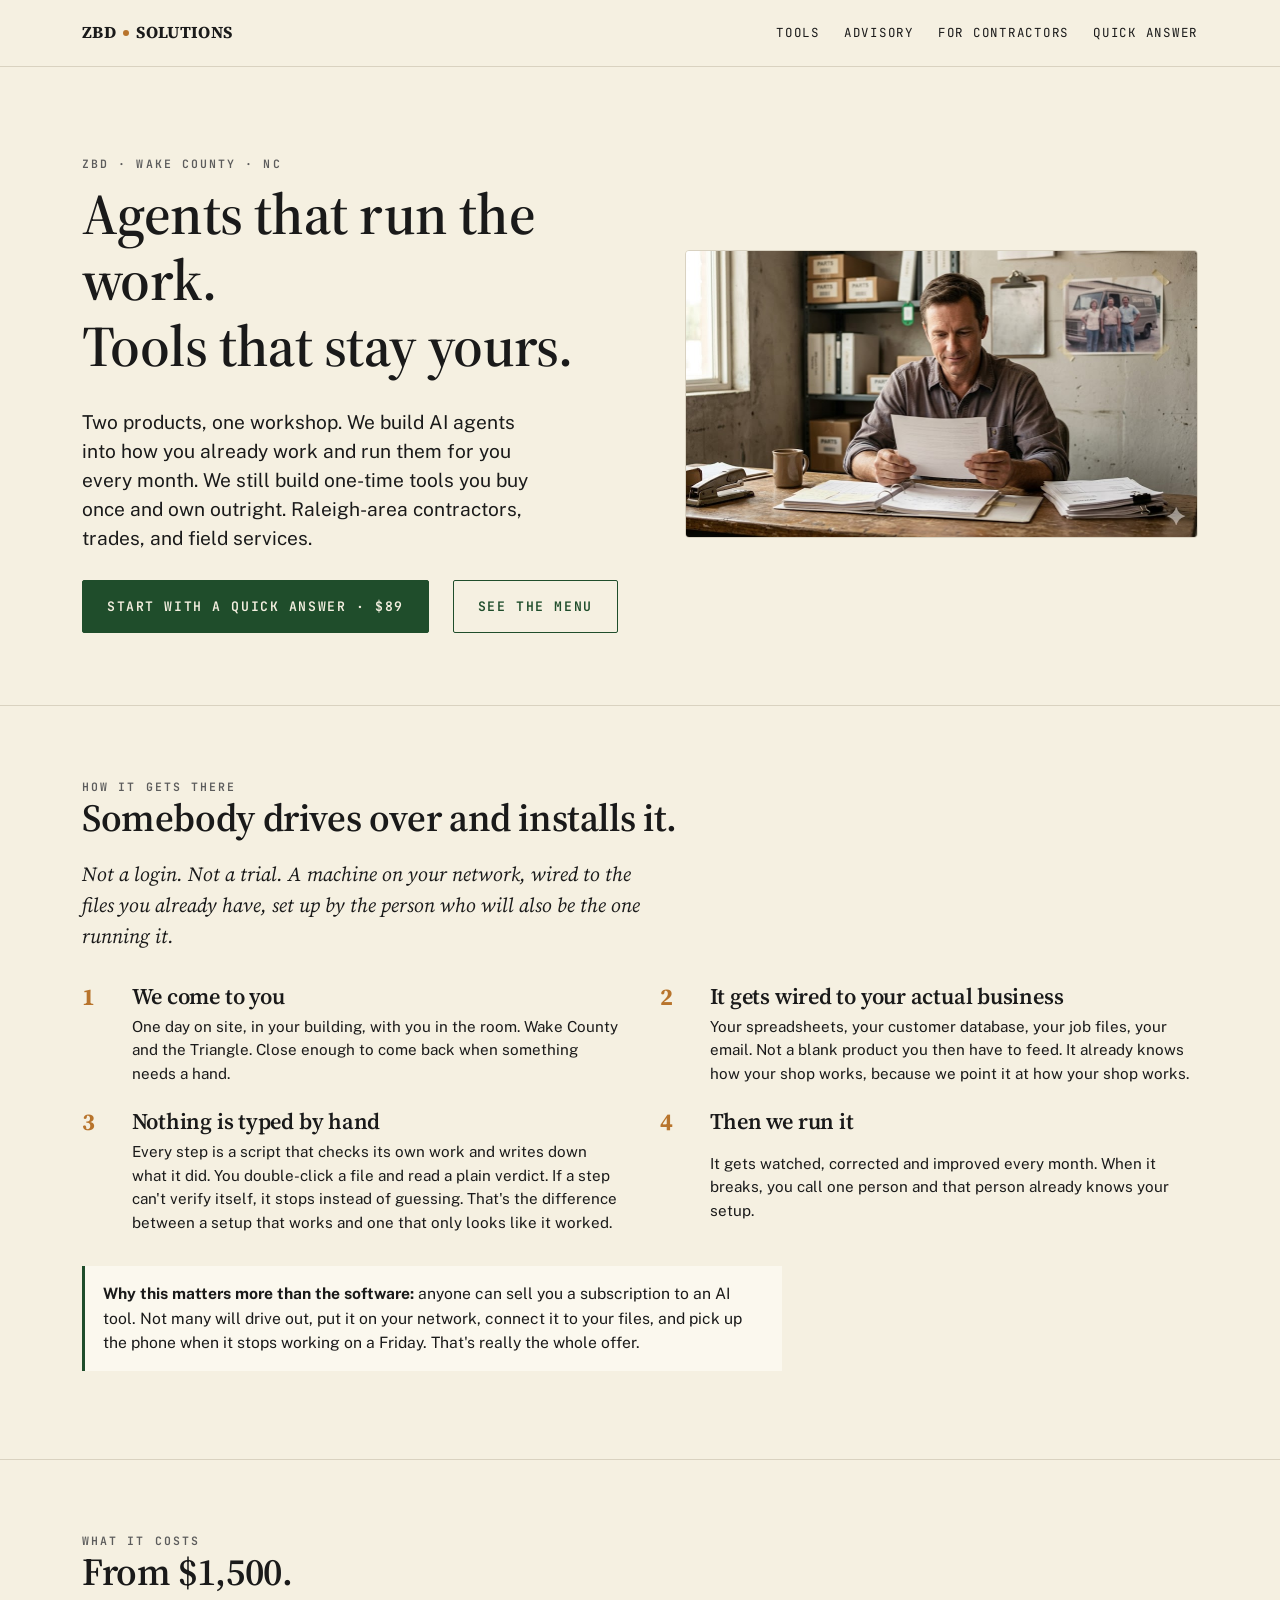
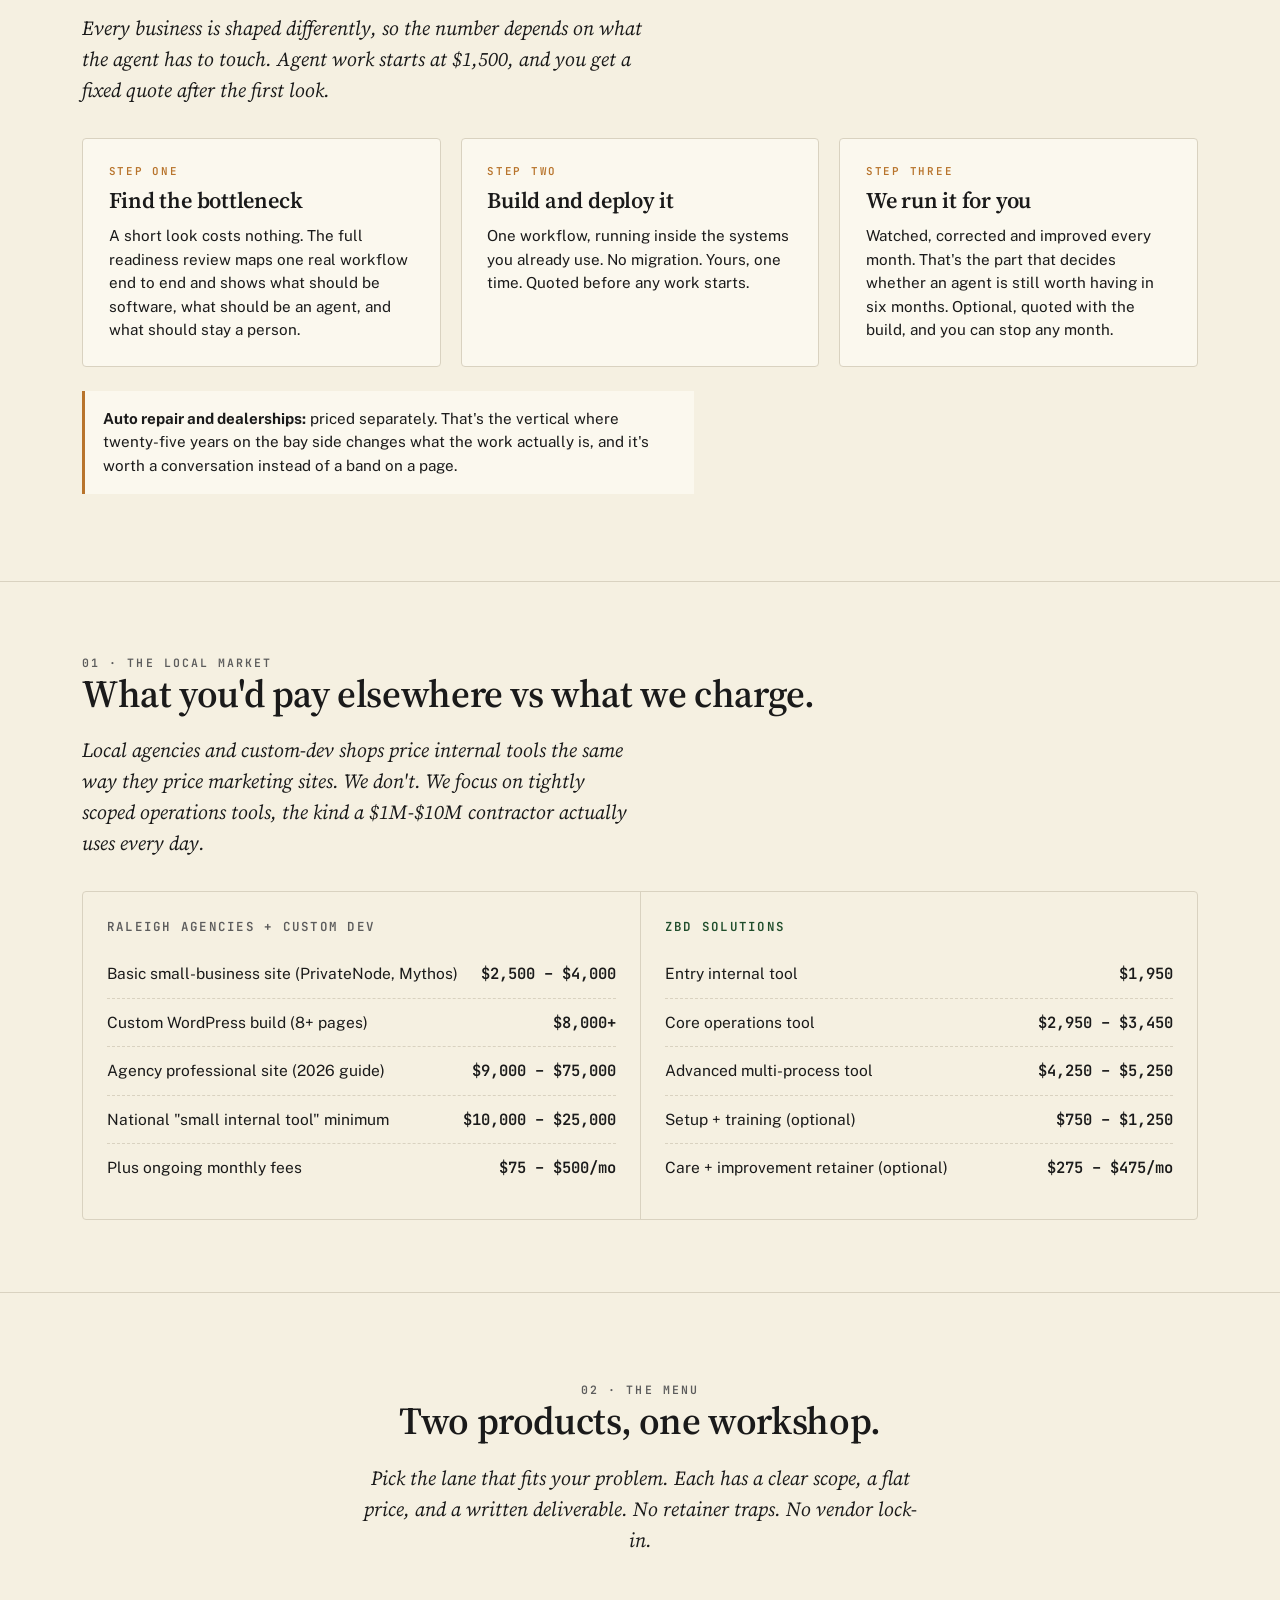
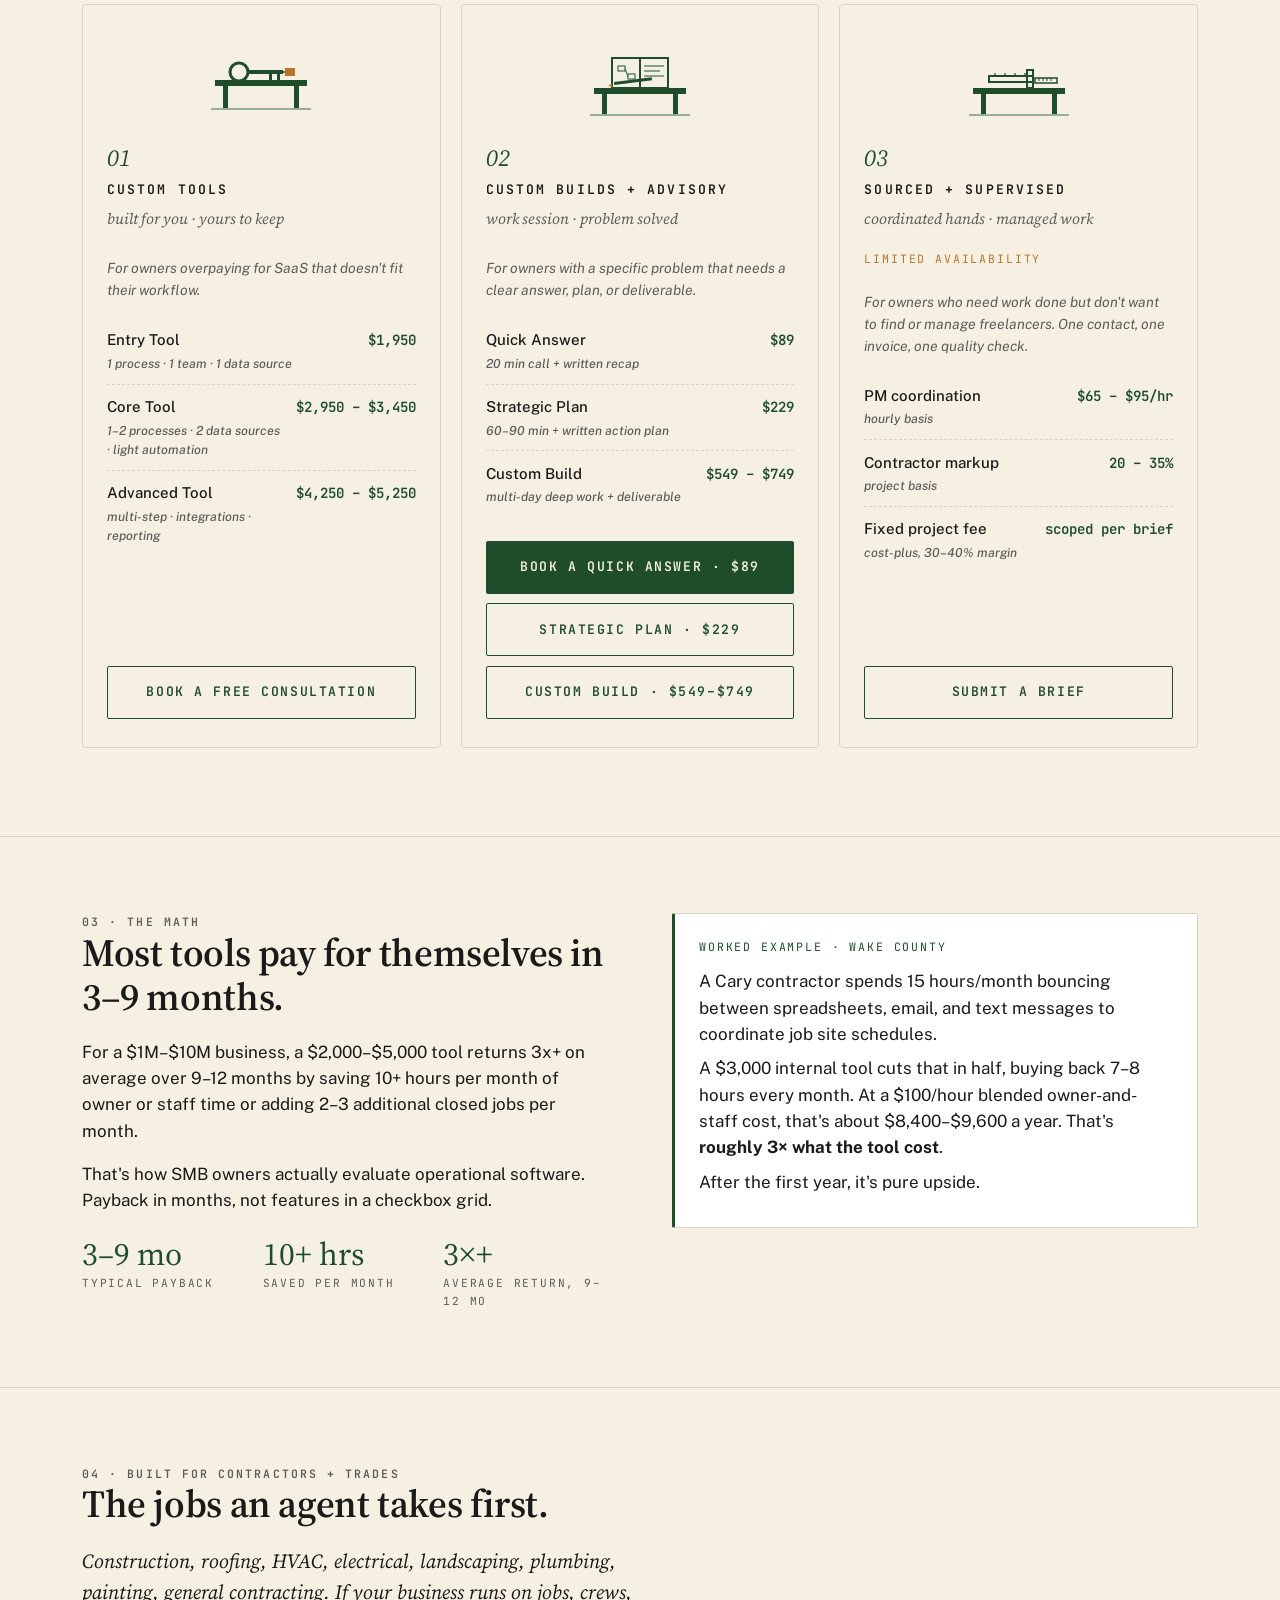
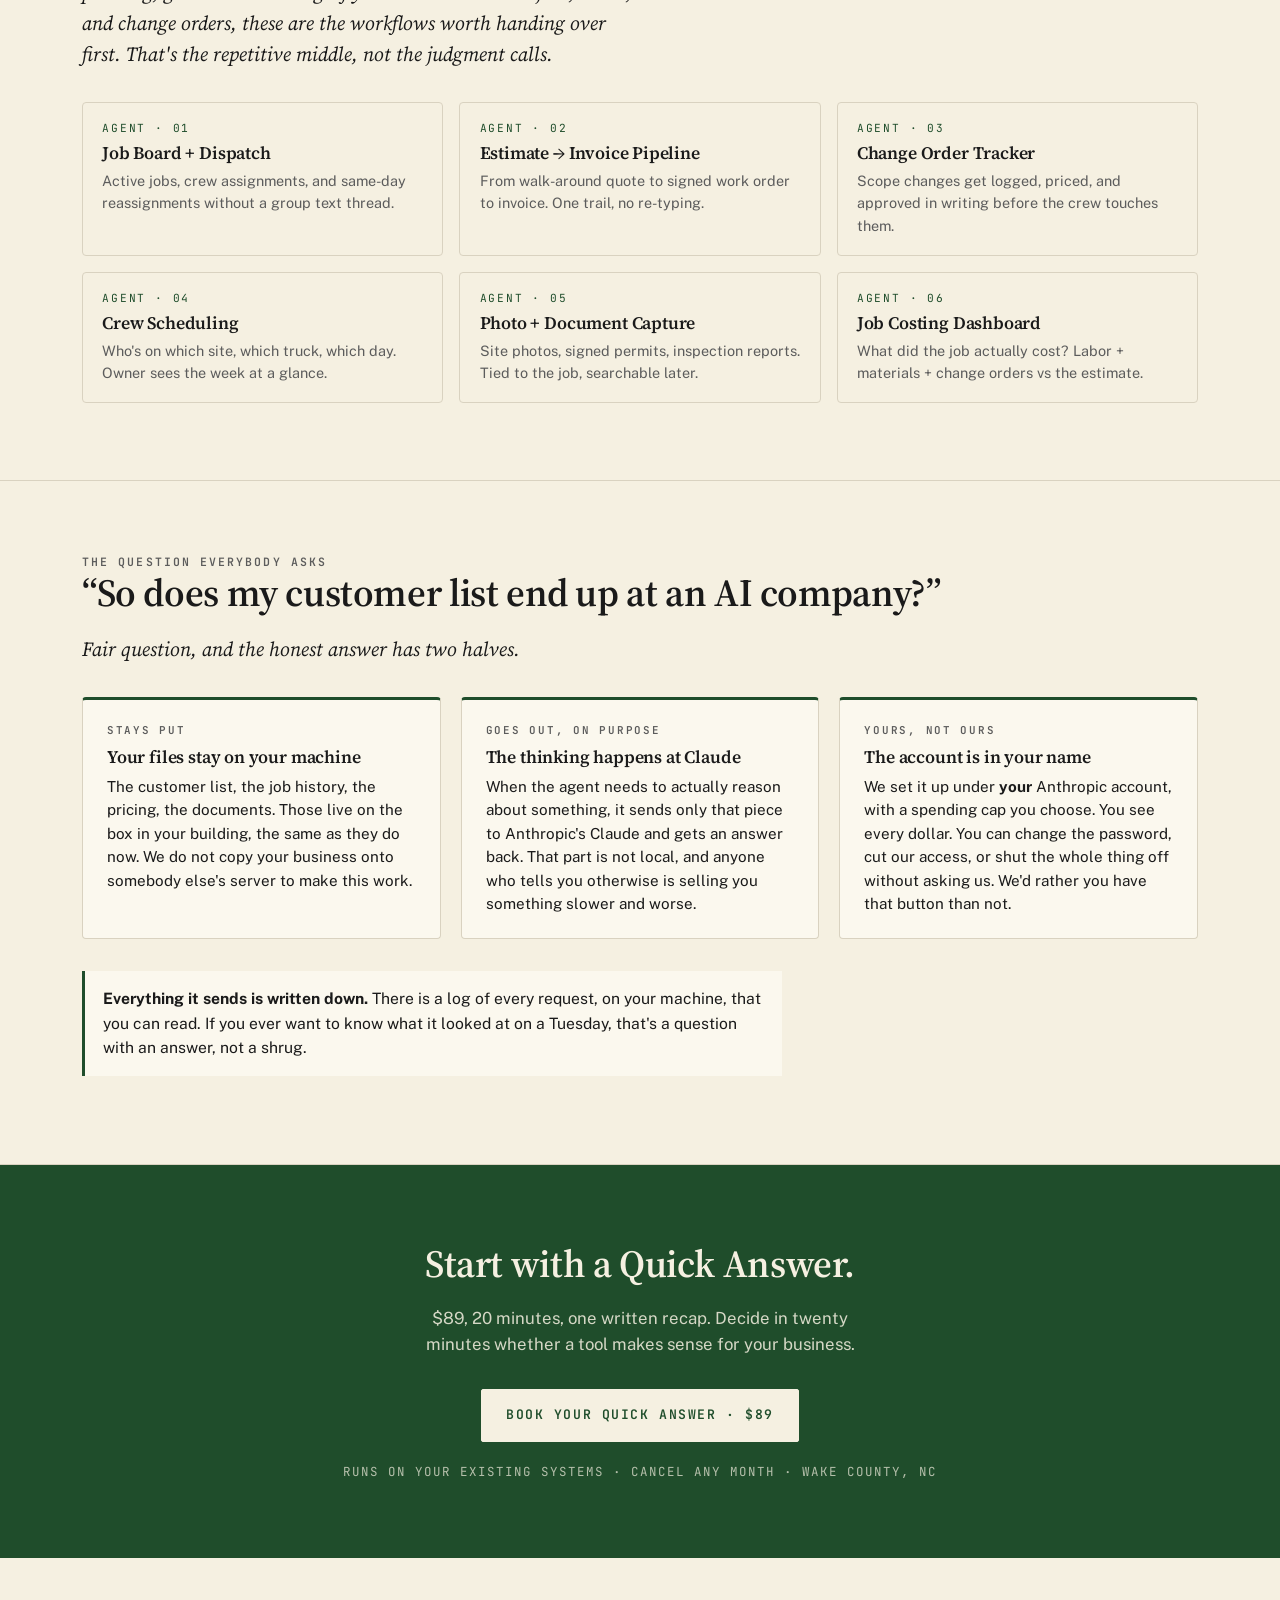
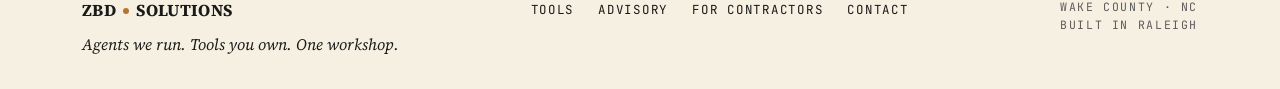
==== index.html @ 94980072 "Agent pricing: 'from $1,500' only; bands and $750-2,500/mo managed figure removed until ruled (10-02" ====
<!DOCTYPE html>
<html lang="en">
<head>
  <meta charset="UTF-8">
  <meta name="viewport" content="width=device-width, initial-scale=1.0">
  <title>ZBD Solutions — AI agents deployed and managed for Wake County trades</title>
  <meta name="description" content="Two products for Wake County trades: AI agents built into your workflow and managed monthly, and one-time custom tools you own outright.">

  <!-- OG / social -->
  <meta property="og:title" content="ZBD Solutions — Agents that run the work. Tools that stay yours.">
  <meta property="og:description" content="AI agents built into your workflow and run for you monthly, plus one-time tools you own outright. Raleigh-area trades and field services.">
  <meta property="og:image" content="https://zbdconsulting.com/img/og.png">
  <meta property="og:url" content="https://zbdconsulting.com/">
  <meta property="og:type" content="website">
  <meta name="twitter:card" content="summary_large_image">

  <!-- Fonts: Source Serif 4 (display) + Public Sans (body) + JetBrains Mono (labels) -->
  <link rel="preconnect" href="https://fonts.googleapis.com">
  <link rel="preconnect" href="https://fonts.gstatic.com" crossorigin>
  <link href="https://fonts.googleapis.com/css2?family=Source+Serif+4:ital,wght@0,400;0,600;0,700;1,400;1,600&family=Public+Sans:wght@400;500;600&family=JetBrains+Mono:wght@500;600&display=swap" rel="stylesheet">

  <style>
    :root {
      --forest:        #1F4D2B;
      --forest-depth:  #3A6F4C;
      --cream:         #F5F0E1;
      --charcoal:      #1A1A1A;
      --amber:         #B8742C;
      --cream-border:  #D9D2C0;
      --muted:         #5C5C5C;

      --font-display: 'Source Serif 4', Georgia, serif;
      --font-body:    'Public Sans', system-ui, -apple-system, sans-serif;
      --font-mono:    'JetBrains Mono', ui-monospace, monospace;

      --maxw: 1180px;
      --gutter: clamp(1.25rem, 4vw, 2rem);
    }

    *, *::before, *::after { box-sizing: border-box; }

    html { scroll-behavior: smooth; }

    body {
      margin: 0;
      background: var(--cream);
      color: var(--charcoal);
      font-family: var(--font-body);
      font-size: 17px;
      line-height: 1.55;
      -webkit-font-smoothing: antialiased;
      -moz-osx-font-smoothing: grayscale;
    }

    .container {
      max-width: var(--maxw);
      margin-inline: auto;
      padding-inline: var(--gutter);
    }

    /* ------------------------------------------------------------------
       Typography
       ------------------------------------------------------------------ */
    h1, h2, h3 {
      font-family: var(--font-display);
      font-weight: 600;
      color: var(--charcoal);
      letter-spacing: -0.01em;
      line-height: 1.15;
      margin: 0 0 0.5em;
    }
    h1 { font-size: clamp(2.2rem, 5vw, 3.6rem); }
    h2 { font-size: clamp(1.6rem, 3.4vw, 2.4rem); margin-top: 0; }
    h3 { font-size: clamp(1.15rem, 2vw, 1.4rem); }

    p { margin: 0 0 1em; }

    .eyebrow {
      font-family: var(--font-mono);
      font-weight: 600;
      font-size: 0.72rem;
      letter-spacing: 0.18em;
      text-transform: uppercase;
      color: var(--muted);
    }

    .lede {
      font-family: var(--font-display);
      font-style: italic;
      font-size: clamp(1.05rem, 1.8vw, 1.25rem);
      color: var(--charcoal);
      max-width: 56ch;
    }

    .mono { font-family: var(--font-mono); }
    .serif { font-family: var(--font-display); }

    a { color: var(--forest); text-decoration: underline; text-underline-offset: 3px; }
    a:hover { color: var(--forest-depth); }

    hr.rule {
      border: 0;
      border-top: 1px solid var(--cream-border);
      margin: 0;
    }

    /* ------------------------------------------------------------------
       Header / nav
       ------------------------------------------------------------------ */
    .site-header {
      padding: 1.25rem 0;
      border-bottom: 1px solid var(--cream-border);
    }
    .site-header .container {
      display: flex;
      align-items: center;
      justify-content: space-between;
      flex-wrap: wrap;
      gap: 1rem;
    }
    .wordmark {
      font-family: var(--font-display);
      font-weight: 700;
      font-size: 1.05rem;
      letter-spacing: 0.02em;
      color: var(--charcoal);
      text-decoration: none;
      display: inline-flex;
      align-items: center;
      gap: 0.45rem;
    }
    .wordmark .dot {
      width: 6px; height: 6px; border-radius: 50%;
      background: var(--amber);
      display: inline-block;
    }
    .nav-links { display: flex; gap: 1.5rem; font-family: var(--font-mono); font-size: 0.78rem; letter-spacing: 0.14em; text-transform: uppercase; }
    .nav-links a { color: var(--charcoal); text-decoration: none; }
    .nav-links a:hover { color: var(--forest); }

    /* ------------------------------------------------------------------
       Buttons
       ------------------------------------------------------------------ */
    .btn {
      display: inline-block;
      font-family: var(--font-mono);
      font-weight: 600;
      font-size: 0.82rem;
      letter-spacing: 0.12em;
      text-transform: uppercase;
      padding: 0.95rem 1.5rem;
      border-radius: 2px;
      text-decoration: none;
      border: 1.5px solid var(--forest);
      transition: background-color 120ms ease, color 120ms ease;
      cursor: pointer;
    }
    .btn-primary {
      background: var(--forest);
      color: var(--cream);
    }
    .btn-primary:hover { background: var(--forest-depth); border-color: var(--forest-depth); color: var(--cream); }
    .btn-secondary {
      background: transparent;
      color: var(--forest);
    }
    .btn-secondary:hover { background: var(--forest); color: var(--cream); }
    .btn + .btn { margin-left: 0.75rem; }

    /* ------------------------------------------------------------------
       Hero
       ------------------------------------------------------------------ */
    .hero {
      padding: clamp(3rem, 8vw, 5.5rem) 0 clamp(3rem, 6vw, 4.5rem);
      border-bottom: 1px solid var(--cream-border);
    }
    .hero .container {
      display: grid;
      grid-template-columns: 1.05fr 1fr;
      gap: clamp(2rem, 5vw, 4rem);
      align-items: center;
    }
    @media (max-width: 860px) {
      .hero .container { grid-template-columns: 1fr; }
    }
    .hero h1 { margin-top: 0.5rem; }
    .hero .sub {
      font-family: var(--font-body);
      font-size: clamp(1.05rem, 1.6vw, 1.2rem);
      color: var(--charcoal);
      max-width: 38ch;
      margin: 0.5rem 0 1.75rem;
      line-height: 1.5;
    }
    .hero .cta-row { display: flex; flex-wrap: wrap; gap: 0.75rem; margin-top: 0.5rem; }
    .hero-image {
      width: 100%;
      height: auto;
      display: block;
      border: 1px solid var(--cream-border);
      border-radius: 4px;
      filter: saturate(0.96);
    }

    /* ------------------------------------------------------------------
       The install -- numbered because it IS a sequence
       ------------------------------------------------------------------ */
    .install {
      padding: clamp(3rem, 6vw, 4.5rem) 0;
      border-bottom: 1px solid var(--cream-border);
    }
    .steps {
      list-style: none;
      counter-reset: step;
      margin: 2rem 0 0;
      padding: 0;
      display: grid;
      grid-template-columns: repeat(2, 1fr);
      gap: 1.5rem 2.5rem;
    }
    @media (max-width: 760px) { .steps { grid-template-columns: 1fr; } }
    .steps li {
      counter-increment: step;
      display: grid;
      grid-template-columns: 2.1rem 1fr;
      gap: 0 1rem;
      align-items: start;
    }
    .steps li::before {
      content: counter(step);
      font-family: var(--font-display);
      font-weight: 700;
      font-size: 1.5rem;
      line-height: 1.1;
      color: var(--amber);
      font-variant-numeric: tabular-nums;
      grid-row: span 2;
    }
    .steps h3 { margin: 0 0 0.3rem; }
    .steps p { margin: 0; font-size: 0.95rem; }
    .install-note,
    .data-note {
      margin-top: 2rem;
      padding: 1rem 1.15rem;
      border-left: 3px solid var(--forest);
      background: #FBF8EE;
      font-size: 0.98rem;
      max-width: 70ch;
    }

    /* ------------------------------------------------------------------
       Where the data lives
       ------------------------------------------------------------------ */
    .data {
      padding: clamp(3rem, 6vw, 4.5rem) 0;
      border-bottom: 1px solid var(--cream-border);
    }
    .data-grid {
      display: grid;
      grid-template-columns: repeat(3, 1fr);
      gap: 1.25rem;
      margin-top: 2rem;
    }
    @media (max-width: 860px) { .data-grid { grid-template-columns: 1fr; } }
    .data-card {
      border: 1px solid var(--cream-border);
      border-top: 3px solid var(--forest);
      border-radius: 4px;
      padding: 1.4rem 1.5rem;
      background: #FBF8EE;
    }
    .data-card .tag {
      font-family: var(--font-mono);
      font-size: 0.68rem;
      font-weight: 600;
      letter-spacing: 0.16em;
      text-transform: uppercase;
      color: var(--muted);
      margin-bottom: 0.5rem;
    }
    .data-card h3 { margin: 0 0 0.45rem; font-size: 1.1rem; }
    .data-card p { margin: 0; font-size: 0.95rem; }

    /* ------------------------------------------------------------------
       What it costs -- ranges
       ------------------------------------------------------------------ */
    .ranges {
      padding: clamp(3rem, 6vw, 4.5rem) 0;
      border-bottom: 1px solid var(--cream-border);
    }
    .range-grid {
      display: grid;
      grid-template-columns: repeat(3, 1fr);
      gap: 1.25rem;
      margin-top: 2rem;
    }
    @media (max-width: 860px) { .range-grid { grid-template-columns: 1fr; } }
    .range-card {
      border: 1px solid var(--cream-border);
      border-radius: 4px;
      padding: 1.5rem 1.6rem;
      background: #FBF8EE;
      display: flex;
      flex-direction: column;
      gap: 0.35rem;
    }
    .range-card .tag {
      font-family: var(--font-mono);
      font-size: 0.68rem;
      font-weight: 600;
      letter-spacing: 0.16em;
      text-transform: uppercase;
      color: var(--amber);
    }
    .range-card h3 { margin: 0.15rem 0 0.3rem; }
    .range-price {
      font-family: var(--font-display);
      font-weight: 700;
      font-size: 1.5rem;
      color: var(--forest);
      margin-bottom: 0.5rem;
      font-variant-numeric: tabular-nums;
    }
    .range-price span {
      font-family: var(--font-body);
      font-weight: 500;
      font-size: 0.95rem;
      color: var(--muted);
    }
    .range-card p { font-size: 0.95rem; color: var(--charcoal); margin: 0; }
    .range-note {
      margin-top: 1.5rem;
      padding: 1rem 1.15rem;
      border-left: 3px solid var(--amber);
      background: #FBF8EE;
      font-size: 0.95rem;
      max-width: 68ch;
    }

    /* ------------------------------------------------------------------
       Local comparison block
       ------------------------------------------------------------------ */
    .comparison {
      padding: clamp(3rem, 6vw, 4.5rem) 0;
      border-bottom: 1px solid var(--cream-border);
    }
    .comparison-grid {
      display: grid;
      grid-template-columns: 1fr 1fr;
      gap: 0;
      margin-top: 2rem;
      border: 1px solid var(--cream-border);
      border-radius: 4px;
      overflow: hidden;
    }
    @media (max-width: 720px) {
      .comparison-grid { grid-template-columns: 1fr; }
    }
    .comparison-col { padding: 1.75rem 1.5rem; }
    .comparison-col + .comparison-col { border-left: 1px solid var(--cream-border); }
    @media (max-width: 720px) {
      .comparison-col + .comparison-col { border-left: 0; border-top: 1px solid var(--cream-border); }
    }
    .comparison-col h3 {
      font-family: var(--font-mono);
      font-size: 0.78rem;
      letter-spacing: 0.18em;
      text-transform: uppercase;
      color: var(--muted);
      font-weight: 600;
      margin-bottom: 1rem;
    }
    .comparison-col.us h3 { color: var(--forest); }
    .price-row {
      display: flex;
      justify-content: space-between;
      align-items: baseline;
      gap: 1rem;
      padding: 0.7rem 0;
      border-bottom: 1px dashed var(--cream-border);
      font-size: 0.97rem;
    }
    .price-row:last-child { border-bottom: 0; }
    .price-row .label { color: var(--charcoal); }
    .price-row .price { font-family: var(--font-mono); font-weight: 600; color: var(--charcoal); white-space: nowrap; }
    .price-row .footnote { font-size: 0.82rem; color: var(--muted); font-style: italic; }

    /* ------------------------------------------------------------------
       Three-lane menu
       ------------------------------------------------------------------ */
    .menu {
      padding: clamp(3.5rem, 7vw, 5.5rem) 0;
      border-bottom: 1px solid var(--cream-border);
    }
    .menu-header { text-align: center; max-width: 56ch; margin-inline: auto; margin-bottom: clamp(2rem, 4vw, 3rem); }
    .lane-grid {
      display: grid;
      grid-template-columns: repeat(3, 1fr);
      gap: 1.25rem;
    }
    @media (max-width: 920px) {
      .lane-grid { grid-template-columns: 1fr; }
    }
    .lane-card {
      background: var(--cream);
      border: 1.5px solid var(--cream-border);
      border-radius: 4px;
      padding: 1.75rem 1.5rem;
      display: flex;
      flex-direction: column;
      transition: border-color 150ms ease;
    }
    .lane-card:hover { border-color: var(--forest); }
    .lane-card .lane-num {
      font-family: var(--font-display);
      font-style: italic;
      font-size: 1.5rem;
      color: var(--forest);
      margin-bottom: 0.25rem;
    }
    .lane-card .lane-label {
      font-family: var(--font-mono);
      font-weight: 600;
      font-size: 0.82rem;
      letter-spacing: 0.16em;
      text-transform: uppercase;
      color: var(--charcoal);
      margin-bottom: 0.4rem;
    }
    .lane-card .lane-sublabel {
      font-family: var(--font-display);
      font-style: italic;
      font-size: 0.95rem;
      color: var(--muted);
      margin-bottom: 1.25rem;
    }
    .lane-card .icon-frame {
      display: flex;
      justify-content: center;
      align-items: center;
      height: 90px;
      margin-bottom: 1rem;
    }
    .lane-card .who {
      font-size: 0.88rem;
      color: var(--muted);
      font-style: italic;
      margin: 0.5rem 0 1rem;
    }
    .tier-list { list-style: none; padding: 0; margin: 0 0 1.5rem; }
    .tier-list li {
      display: flex;
      justify-content: space-between;
      align-items: baseline;
      gap: 0.75rem;
      padding: 0.65rem 0;
      border-bottom: 1px dashed var(--cream-border);
      font-size: 0.94rem;
    }
    .tier-list li:last-child { border-bottom: 0; }
    .tier-list .tier-name { color: var(--charcoal); font-weight: 500; }
    .tier-list .tier-price { font-family: var(--font-mono); font-size: 0.88rem; font-weight: 600; color: var(--forest); white-space: nowrap; }
    .tier-list .tier-note { font-size: 0.78rem; color: var(--muted); display: block; margin-top: 0.15rem; font-style: italic; }
    .lane-card .lane-cta { margin-top: auto; text-align: center; }
    .lane-card .lane-cta .btn { display: block; }
    .lane-card .lane-cta .btn + .btn { margin-top: 0.6rem; margin-left: 0; }

    .gated-note {
      font-family: var(--font-mono);
      font-size: 0.72rem;
      letter-spacing: 0.16em;
      text-transform: uppercase;
      color: var(--amber);
      margin-bottom: 1rem;
    }

    /* ------------------------------------------------------------------
       ROI explainer
       ------------------------------------------------------------------ */
    .roi {
      padding: clamp(3.5rem, 6vw, 5rem) 0;
      border-bottom: 1px solid var(--cream-border);
    }
    .roi .container { display: grid; grid-template-columns: 1fr 1fr; gap: clamp(2rem, 5vw, 4rem); align-items: start; }
    @media (max-width: 820px) { .roi .container { grid-template-columns: 1fr; } }
    .roi .example {
      background: #fff;
      border: 1px solid var(--cream-border);
      border-left: 3px solid var(--forest);
      border-radius: 2px;
      padding: 1.5rem;
    }
    .roi .example .label-tag {
      font-family: var(--font-mono);
      font-size: 0.72rem;
      letter-spacing: 0.16em;
      text-transform: uppercase;
      color: var(--forest);
      margin-bottom: 0.75rem;
    }
    .roi .example p { margin: 0 0 0.5rem; }
    .roi .stats {
      display: grid;
      grid-template-columns: repeat(3, 1fr);
      gap: 1rem;
      margin-top: 1.5rem;
    }
    .stat .num {
      font-family: var(--font-display);
      font-size: clamp(1.6rem, 3vw, 2rem);
      color: var(--forest);
      line-height: 1;
    }
    .stat .lbl {
      font-family: var(--font-mono);
      font-size: 0.7rem;
      letter-spacing: 0.16em;
      text-transform: uppercase;
      color: var(--muted);
      margin-top: 0.35rem;
    }

    /* ------------------------------------------------------------------
       Vertical-specific section (contractors / trades)
       ------------------------------------------------------------------ */
    .vertical {
      padding: clamp(3.5rem, 6vw, 5rem) 0;
      border-bottom: 1px solid var(--cream-border);
    }
    .vertical-grid {
      display: grid;
      grid-template-columns: repeat(3, 1fr);
      gap: 1rem;
      margin-top: 2rem;
    }
    @media (max-width: 820px) { .vertical-grid { grid-template-columns: 1fr 1fr; } }
    @media (max-width: 540px) { .vertical-grid { grid-template-columns: 1fr; } }
    .tool-card {
      border: 1px solid var(--cream-border);
      border-radius: 4px;
      padding: 1.1rem 1.2rem;
      background: var(--cream);
    }
    .tool-card .tag {
      font-family: var(--font-mono);
      font-size: 0.7rem;
      letter-spacing: 0.16em;
      text-transform: uppercase;
      color: var(--forest);
      margin-bottom: 0.35rem;
    }
    .tool-card h3 {
      font-family: var(--font-display);
      font-size: 1.1rem;
      margin-bottom: 0.4rem;
    }
    .tool-card p {
      font-size: 0.9rem;
      color: var(--muted);
      margin-bottom: 0;
    }

    /* ------------------------------------------------------------------
       Primary CTA block
       ------------------------------------------------------------------ */
    .cta-block {
      background: var(--forest);
      color: var(--cream);
      padding: clamp(3rem, 6vw, 5rem) 0;
      text-align: center;
    }
    .cta-block h2 {
      color: var(--cream);
      max-width: 28ch;
      margin-inline: auto;
    }
    .cta-block .sub {
      color: var(--cream);
      opacity: 0.85;
      font-size: 1.05rem;
      max-width: 48ch;
      margin: 0.75rem auto 2rem;
    }
    .cta-block .btn-primary {
      background: var(--cream);
      color: var(--forest);
      border-color: var(--cream);
    }
    .cta-block .btn-primary:hover {
      background: var(--amber);
      color: var(--cream);
      border-color: var(--amber);
    }
    .cta-block .meta {
      font-family: var(--font-mono);
      font-size: 0.78rem;
      letter-spacing: 0.16em;
      text-transform: uppercase;
      color: var(--cream);
      opacity: 0.7;
      margin-top: 1.25rem;
    }

    /* ------------------------------------------------------------------
       Footer
       ------------------------------------------------------------------ */
    .site-footer {
      padding: 2.5rem 0 2rem;
      font-size: 0.9rem;
      color: var(--muted);
    }
    .site-footer .container {
      display: flex;
      flex-wrap: wrap;
      justify-content: space-between;
      align-items: flex-start;
      gap: 1.5rem;
    }
    .footer-tagline {
      font-family: var(--font-display);
      font-style: italic;
      color: var(--charcoal);
      font-size: 1rem;
    }
    .footer-links a {
      color: var(--charcoal);
      text-decoration: none;
      margin-right: 1.25rem;
      font-family: var(--font-mono);
      font-size: 0.78rem;
      letter-spacing: 0.14em;
      text-transform: uppercase;
    }
    .footer-links a:hover { color: var(--forest); }
    .footer-meta {
      font-family: var(--font-mono);
      font-size: 0.72rem;
      letter-spacing: 0.14em;
      text-transform: uppercase;
      color: var(--muted);
    }
  </style>

  <!-- ============================================================
       Plausible Analytics (commented until account exists)
       To enable: (1) create Plausible property for zbdconsulting.com,
       (2) uncomment the script tag below, (3) confirm goals in Plausible
       dashboard match the data-plausible-event values below:
         zbds-cta-quick-answer · zbds-cta-strategic-plan · zbds-cta-custom-build
         zbds-cta-tools-consult · zbds-cta-brief-submit · zbds-email-click
         zbds-hero-primary · zbds-hero-secondary
       Data attributes are already wired throughout the page so no further
       HTML changes are needed once the script is enabled.
       ============================================================ -->
  <!--
  <script defer data-domain="zbdconsulting.com" src="https://plausible.io/js/script.tagged-events.js"></script>
  -->
</head>
<body>

  <!-- ============================================================ -->
  <!-- HEADER -->
  <!-- ============================================================ -->
  <header class="site-header">
    <div class="container">
      <a href="#" class="wordmark">ZBD<span class="dot"></span>SOLUTIONS</a>
      <nav class="nav-links" aria-label="Primary">
        <a href="#tools">Tools</a>
        <a href="#advisory">Advisory</a>
        <a href="#contractors">For contractors</a>
        <a href="#quick-answer">Quick Answer</a>
      </nav>
    </div>
  </header>

  <!-- ============================================================ -->
  <!-- HERO -->
  <!-- ============================================================ -->
  <section class="hero">
    <div class="container">
      <div>
        <div class="eyebrow">ZBD · Wake County · NC</div>
        <h1>Agents that run the work.<br>Tools that stay yours.</h1>
        <p class="sub">Two products, one workshop. We build AI agents into how you already work and run them for you every month. We still build one-time tools you buy once and own outright. Raleigh-area contractors, trades, and field services.</p>
        <div class="cta-row">
          <a class="btn btn-primary plausible-event-name=zbds-hero-primary" href="#quick-answer">Start with a Quick Answer · $89</a>
          <a class="btn btn-secondary plausible-event-name=zbds-hero-secondary" href="#tools">See the menu</a>
        </div>
      </div>
      <div>
        <img class="hero-image" src="img/hero.jpg" alt="A Wake County small-business owner at a workshop desk reviewing paperwork." width="1024" height="576">
      </div>
    </div>
  </section>

  <!-- ============================================================ -->
  <!-- THE INSTALL -- the differentiator; nothing else on this page is hard to copy -->
  <!-- ============================================================ -->
  <section class="install">
    <div class="container">
      <div class="eyebrow">How it gets there</div>
      <h2>Somebody drives over and installs it.</h2>
      <p class="lede">Not a login. Not a trial. A machine on your network, wired to the
        files you already have, set up by the person who will also be the one running it.</p>

      <ol class="steps">
        <li>
          <h3>We come to you</h3>
          <p>One day on site, in your building, with you in the room. Wake County and the
            Triangle. Close enough to come back when something needs a hand.</p>
        </li>
        <li>
          <h3>It gets wired to your actual business</h3>
          <p>Your spreadsheets, your customer database, your job files, your email. Not a
            blank product you then have to feed. It already knows how your
            shop works, because we point it at how your shop works.</p>
        </li>
        <li>
          <h3>Nothing is typed by hand</h3>
          <p>Every step is a script that checks its own work and writes down what it did.
            You double-click a file and read a plain verdict. If a step can't verify
            itself, it stops instead of guessing. That's the difference between a
            setup that works and one that only looks like it worked.</p>
        </li>
        <li>
          <h3>Then we run it</h3>
          <p>It gets watched, corrected and improved every month. When it breaks, you call
            one person and that person already knows your setup.</p>
        </li>
      </ol>

      <p class="install-note"><strong>Why this matters more than the software:</strong>
        anyone can sell you a subscription to an AI tool. Not many will drive out,
        put it on your network, connect it to your files, and pick up the phone when it
        stops working on a Friday. That's really the whole offer.</p>
    </div>
  </section>

  <!-- ============================================================ -->
  <!-- WHAT IT COSTS  (ranges, not quotes -- see CLAUDE.md FDE ladder) -->
  <!-- ============================================================ -->
  <section class="ranges">
    <div class="container">
      <div class="eyebrow">What it costs</div>
      <h2>From $1,500.</h2>
      <p class="lede">Every business is shaped differently, so the number depends on what
        the agent has to touch. Agent work starts at $1,500, and you get a fixed quote
        after the first look.</p>

      <div class="range-grid">
        <div class="range-card">
          <div class="tag">Step one</div>
          <h3>Find the bottleneck</h3>
          <p>A short look costs nothing. The full readiness review maps one real workflow
            end to end and shows what should be software, what should be an agent, and what
            should stay a person.</p>
        </div>
        <div class="range-card">
          <div class="tag">Step two</div>
          <h3>Build and deploy it</h3>
          <p>One workflow, running inside the systems you already use. No migration. Yours,
            one time. Quoted before any work starts.</p>
        </div>
        <div class="range-card">
          <div class="tag">Step three</div>
          <h3>We run it for you</h3>
          <p>Watched, corrected and improved every month. That's the part that decides whether
            an agent is still worth having in six months. Optional, quoted with the build, and
            you can stop any month.</p>
        </div>
      </div>

      <p class="range-note"><strong>Auto repair and dealerships:</strong> priced separately.
        That's the vertical where twenty-five years on the bay side changes what the work
        actually is, and it's worth a conversation instead of a band on a page.</p>
    </div>
  </section>

  <!-- ============================================================ -->
  <!-- LOCAL COMPARISON -->
  <!-- ============================================================ -->
  <section class="comparison">
    <div class="container">
      <div class="eyebrow">01 · The local market</div>
      <h2>What you'd pay elsewhere vs what we charge.</h2>
      <p class="lede">Local agencies and custom-dev shops price internal tools the same way they price marketing sites. We don't. We focus on tightly scoped operations tools, the kind a $1M-$10M contractor actually uses every day.</p>

      <div class="comparison-grid">
        <div class="comparison-col">
          <h3>Raleigh agencies + custom dev</h3>
          <div class="price-row">
            <span class="label">Basic small-business site (PrivateNode, Mythos)</span>
            <span class="price">$2,500 – $4,000</span>
          </div>
          <div class="price-row">
            <span class="label">Custom WordPress build (8+ pages)</span>
            <span class="price">$8,000+</span>
          </div>
          <div class="price-row">
            <span class="label">Agency professional site (2026 guide)</span>
            <span class="price">$9,000 – $75,000</span>
          </div>
          <div class="price-row">
            <span class="label">National "small internal tool" minimum</span>
            <span class="price">$10,000 – $25,000</span>
          </div>
          <div class="price-row">
            <span class="label">Plus ongoing monthly fees</span>
            <span class="price">$75 – $500/mo</span>
          </div>
        </div>

        <div class="comparison-col us">
          <h3>ZBD Solutions</h3>
          <div class="price-row">
            <span class="label">Entry internal tool</span>
            <span class="price">$1,950</span>
          </div>
          <div class="price-row">
            <span class="label">Core operations tool</span>
            <span class="price">$2,950 – $3,450</span>
          </div>
          <div class="price-row">
            <span class="label">Advanced multi-process tool</span>
            <span class="price">$4,250 – $5,250</span>
          </div>
          <div class="price-row">
            <span class="label">Setup + training (optional)</span>
            <span class="price">$750 – $1,250</span>
          </div>
          <div class="price-row">
            <span class="label">Care + improvement retainer (optional)</span>
            <span class="price">$275 – $475/mo</span>
          </div>
        </div>
      </div>
    </div>
  </section>

  <!-- ============================================================ -->
  <!-- MENU — THREE LANES -->
  <!-- ============================================================ -->
  <section class="menu" id="tools">
    <div class="container">
      <div class="menu-header">
        <div class="eyebrow">02 · The menu</div>
        <h2>Two products, one workshop.</h2>
        <p class="lede">Pick the lane that fits your problem. Each has a clear scope, a flat price, and a written deliverable. No retainer traps. No vendor lock-in.</p>
      </div>

      <div class="lane-grid">

        <!-- ===== LANE 01: CUSTOM TOOLS ===== -->
        <div class="lane-card">
          <div class="icon-frame" aria-hidden="true">
            <!-- Workbench + key with tag -->
            <svg width="120" height="80" viewBox="0 0 120 80" fill="none" xmlns="http://www.w3.org/2000/svg">
              <!-- bench top -->
              <rect x="14" y="42" width="92" height="6" fill="#1F4D2B"/>
              <!-- bench legs -->
              <rect x="22" y="48" width="5" height="22" fill="#1F4D2B"/>
              <rect x="93" y="48" width="5" height="22" fill="#1F4D2B"/>
              <!-- key head -->
              <circle cx="38" cy="34" r="9" fill="none" stroke="#1F4D2B" stroke-width="3"/>
              <!-- key shaft -->
              <rect x="46" y="32" width="36" height="4" fill="#1F4D2B"/>
              <!-- key teeth -->
              <rect x="68" y="36" width="3" height="6" fill="#1F4D2B"/>
              <rect x="76" y="36" width="3" height="6" fill="#1F4D2B"/>
              <!-- amber tag -->
              <rect x="84" y="30" width="10" height="8" fill="#B8742C"/>
              <line x1="82" y1="34" x2="84" y2="34" stroke="#1F4D2B" stroke-width="1.5"/>
              <!-- bench shadow -->
              <line x1="10" y1="71" x2="110" y2="71" stroke="#3A6F4C" stroke-width="1"/>
            </svg>
          </div>
          <div class="lane-num">01</div>
          <div class="lane-label">Custom Tools</div>
          <div class="lane-sublabel">built for you · yours to keep</div>
          <p class="who">For owners overpaying for SaaS that doesn't fit their workflow.</p>

          <ul class="tier-list">
            <li>
              <span class="tier-name">Entry Tool<span class="tier-note">1 process · 1 team · 1 data source</span></span>
              <span class="tier-price">$1,950</span>
            </li>
            <li>
              <span class="tier-name">Core Tool<span class="tier-note">1–2 processes · 2 data sources · light automation</span></span>
              <span class="tier-price">$2,950 – $3,450</span>
            </li>
            <li>
              <span class="tier-name">Advanced Tool<span class="tier-note">multi-step · integrations · reporting</span></span>
              <span class="tier-price">$4,250 – $5,250</span>
            </li>
          </ul>

          <div class="lane-cta">
            <a class="btn btn-secondary plausible-event-name=zbds-cta-tools-consult" href="mailto:hello@zbdconsulting.com?subject=ZBD%20Solutions%20-%20Free%20consultation">Book a free consultation</a>
          </div>
        </div>

        <!-- ===== LANE 02: CUSTOM BUILDS + ADVISORY ===== -->
        <div class="lane-card">
          <div class="icon-frame" aria-hidden="true">
            <!-- Workbench + open plan book with pencil -->
            <svg width="120" height="80" viewBox="0 0 120 80" fill="none" xmlns="http://www.w3.org/2000/svg">
              <!-- bench top -->
              <rect x="14" y="50" width="92" height="6" fill="#1F4D2B"/>
              <!-- bench legs -->
              <rect x="22" y="56" width="5" height="20" fill="#1F4D2B"/>
              <rect x="93" y="56" width="5" height="20" fill="#1F4D2B"/>
              <!-- open book left page -->
              <rect x="32" y="20" width="28" height="30" fill="#F5F0E1" stroke="#1F4D2B" stroke-width="2"/>
              <!-- left page diagram -->
              <rect x="38" y="28" width="7" height="5" fill="none" stroke="#3A6F4C" stroke-width="1.2"/>
              <rect x="48" y="36" width="7" height="5" fill="none" stroke="#3A6F4C" stroke-width="1.2"/>
              <line x1="45" y1="30.5" x2="48" y2="38.5" stroke="#3A6F4C" stroke-width="1.2"/>
              <!-- open book right page -->
              <rect x="60" y="20" width="28" height="30" fill="#F5F0E1" stroke="#1F4D2B" stroke-width="2"/>
              <!-- right page lines -->
              <line x1="64" y1="28" x2="84" y2="28" stroke="#3A6F4C" stroke-width="1.2"/>
              <line x1="64" y1="33" x2="80" y2="33" stroke="#3A6F4C" stroke-width="1.2"/>
              <line x1="64" y1="38" x2="84" y2="38" stroke="#3A6F4C" stroke-width="1.2"/>
              <!-- pencil across book -->
              <rect x="34" y="42" width="38" height="3" fill="#1F4D2B" transform="rotate(-7 50 43.5)"/>
              <polygon points="32,43 28,45 32,47" fill="#B8742C" transform="rotate(-7 50 43.5)"/>
              <line x1="10" y1="77" x2="110" y2="77" stroke="#3A6F4C" stroke-width="1"/>
            </svg>
          </div>
          <div class="lane-num">02</div>
          <div class="lane-label">Custom Builds + Advisory</div>
          <div class="lane-sublabel">work session · problem solved</div>
          <p class="who">For owners with a specific problem that needs a clear answer, plan, or deliverable.</p>

          <ul class="tier-list">
            <li>
              <span class="tier-name">Quick Answer<span class="tier-note">20 min call + written recap</span></span>
              <span class="tier-price">$89</span>
            </li>
            <li>
              <span class="tier-name">Strategic Plan<span class="tier-note">60–90 min + written action plan</span></span>
              <span class="tier-price">$229</span>
            </li>
            <li>
              <span class="tier-name">Custom Build<span class="tier-note">multi-day deep work + deliverable</span></span>
              <span class="tier-price">$549 – $749</span>
            </li>
          </ul>

          <div class="lane-cta" id="advisory">
            <a class="btn btn-primary plausible-event-name=zbds-cta-quick-answer" href="mailto:hello@zbdconsulting.com?subject=ZBD%20Solutions%20-%20Quick%20Answer%20(%2489)">Book a Quick Answer · $89</a>
            <a class="btn btn-secondary plausible-event-name=zbds-cta-strategic-plan" href="mailto:hello@zbdconsulting.com?subject=ZBD%20Solutions%20-%20Strategic%20Plan%20(%24229)">Strategic Plan · $229</a>
            <a class="btn btn-secondary plausible-event-name=zbds-cta-custom-build" href="mailto:hello@zbdconsulting.com?subject=ZBD%20Solutions%20-%20Custom%20Build%20(%24549-%24749)">Custom Build · $549–$749</a>
          </div>
        </div>

        <!-- ===== LANE 03: SOURCED + SUPERVISED ===== -->
        <div class="lane-card">
          <div class="icon-frame" aria-hidden="true">
            <!-- Workbench + measuring tools (ruler + L-square) -->
            <svg width="120" height="80" viewBox="0 0 120 80" fill="none" xmlns="http://www.w3.org/2000/svg">
              <!-- bench top -->
              <rect x="14" y="50" width="92" height="6" fill="#1F4D2B"/>
              <!-- bench legs -->
              <rect x="22" y="56" width="5" height="20" fill="#1F4D2B"/>
              <rect x="93" y="56" width="5" height="20" fill="#1F4D2B"/>
              <!-- L-square horizontal -->
              <rect x="30" y="38" width="44" height="6" fill="none" stroke="#1F4D2B" stroke-width="2"/>
              <!-- L-square vertical -->
              <rect x="68" y="32" width="6" height="18" fill="none" stroke="#1F4D2B" stroke-width="2"/>
              <!-- tick marks horizontal -->
              <line x1="36" y1="38" x2="36" y2="35" stroke="#1F4D2B" stroke-width="1.2"/>
              <line x1="46" y1="38" x2="46" y2="35" stroke="#1F4D2B" stroke-width="1.2"/>
              <line x1="56" y1="38" x2="56" y2="35" stroke="#1F4D2B" stroke-width="1.2"/>
              <line x1="66" y1="38" x2="66" y2="35" stroke="#1F4D2B" stroke-width="1.2"/>
              <!-- ruler -->
              <rect x="76" y="40" width="22" height="5" fill="none" stroke="#1F4D2B" stroke-width="1.5"/>
              <line x1="80" y1="40" x2="80" y2="43" stroke="#1F4D2B" stroke-width="1"/>
              <line x1="84" y1="40" x2="84" y2="43" stroke="#1F4D2B" stroke-width="1"/>
              <line x1="88" y1="40" x2="88" y2="43" stroke="#1F4D2B" stroke-width="1"/>
              <line x1="92" y1="40" x2="92" y2="43" stroke="#1F4D2B" stroke-width="1"/>
              <line x1="10" y1="77" x2="110" y2="77" stroke="#3A6F4C" stroke-width="1"/>
            </svg>
          </div>
          <div class="lane-num">03</div>
          <div class="lane-label">Sourced + Supervised</div>
          <div class="lane-sublabel">coordinated hands · managed work</div>
          <div class="gated-note">Limited availability</div>
          <p class="who">For owners who need work done but don't want to find or manage freelancers. One contact, one invoice, one quality check.</p>

          <ul class="tier-list">
            <li>
              <span class="tier-name">PM coordination<span class="tier-note">hourly basis</span></span>
              <span class="tier-price">$65 – $95/hr</span>
            </li>
            <li>
              <span class="tier-name">Contractor markup<span class="tier-note">project basis</span></span>
              <span class="tier-price">20 – 35%</span>
            </li>
            <li>
              <span class="tier-name">Fixed project fee<span class="tier-note">cost-plus, 30–40% margin</span></span>
              <span class="tier-price">scoped per brief</span>
            </li>
          </ul>

          <div class="lane-cta">
            <a class="btn btn-secondary plausible-event-name=zbds-cta-brief-submit" href="brief.html">Submit a brief</a>
          </div>
        </div>

      </div>
    </div>
  </section>

  <!-- ============================================================ -->
  <!-- ROI EXPLAINER -->
  <!-- ============================================================ -->
  <section class="roi">
    <div class="container">
      <div>
        <div class="eyebrow">03 · The math</div>
        <h2>Most tools pay for themselves in 3–9 months.</h2>
        <p>For a $1M–$10M business, a $2,000–$5,000 tool returns 3x+ on average over 9–12 months by saving 10+ hours per month of owner or staff time or adding 2–3 additional closed jobs per month.</p>
        <p>That's how SMB owners actually evaluate operational software. Payback in months, not features in a checkbox grid.</p>

        <div class="stats">
          <div class="stat">
            <div class="num">3–9 mo</div>
            <div class="lbl">Typical payback</div>
          </div>
          <div class="stat">
            <div class="num">10+ hrs</div>
            <div class="lbl">Saved per month</div>
          </div>
          <div class="stat">
            <div class="num">3×+</div>
            <div class="lbl">Average return, 9–12 mo</div>
          </div>
        </div>
      </div>

      <aside class="example">
        <div class="label-tag">Worked example · Wake County</div>
        <p>A Cary contractor spends 15 hours/month bouncing between spreadsheets, email, and text messages to coordinate job site schedules.</p>
        <p>A $3,000 internal tool cuts that in half, buying back 7–8 hours every month. At a $100/hour blended owner-and-staff cost, that's about $8,400–$9,600 a year. That's <strong>roughly 3× what the tool cost</strong>.</p>
        <p>After the first year, it's pure upside.</p>
      </aside>
    </div>
  </section>

  <!-- ============================================================ -->
  <!-- VERTICAL: CONTRACTORS, TRADES, FIELD SERVICES -->
  <!-- ============================================================ -->
  <section class="vertical" id="contractors">
    <div class="container">
      <div class="eyebrow">04 · Built for contractors + trades</div>
      <h2>The jobs an agent takes first.</h2>
      <p class="lede">Construction, roofing, HVAC, electrical, landscaping, plumbing, painting, general contracting. If your business runs on jobs, crews, and change orders, these are the workflows worth handing over first. That's the repetitive middle, not the judgment calls.</p>

      <div class="vertical-grid">
        <div class="tool-card">
          <div class="tag">Agent · 01</div>
          <h3>Job Board + Dispatch</h3>
          <p>Active jobs, crew assignments, and same-day reassignments without a group text thread.</p>
        </div>
        <div class="tool-card">
          <div class="tag">Agent · 02</div>
          <h3>Estimate → Invoice Pipeline</h3>
          <p>From walk-around quote to signed work order to invoice. One trail, no re-typing.</p>
        </div>
        <div class="tool-card">
          <div class="tag">Agent · 03</div>
          <h3>Change Order Tracker</h3>
          <p>Scope changes get logged, priced, and approved in writing before the crew touches them.</p>
        </div>
        <div class="tool-card">
          <div class="tag">Agent · 04</div>
          <h3>Crew Scheduling</h3>
          <p>Who's on which site, which truck, which day. Owner sees the week at a glance.</p>
        </div>
        <div class="tool-card">
          <div class="tag">Agent · 05</div>
          <h3>Photo + Document Capture</h3>
          <p>Site photos, signed permits, inspection reports. Tied to the job, searchable later.</p>
        </div>
        <div class="tool-card">
          <div class="tag">Agent · 06</div>
          <h3>Job Costing Dashboard</h3>
          <p>What did the job actually cost? Labor + materials + change orders vs the estimate.</p>
        </div>
      </div>
    </div>
  </section>

  <!-- ============================================================ -->
  <!-- WHERE THE DATA LIVES -- the first objection every owner raises -->
  <!-- ============================================================ -->
  <section class="data">
    <div class="container">
      <div class="eyebrow">The question everybody asks</div>
      <h2>&ldquo;So does my customer list end up at an AI company?&rdquo;</h2>
      <p class="lede">Fair question, and the honest answer has two halves.</p>

      <div class="data-grid">
        <div class="data-card">
          <div class="tag">Stays put</div>
          <h3>Your files stay on your machine</h3>
          <p>The customer list, the job history, the pricing, the documents. Those
            live on the box in your building, the same as they do now. We do not copy your
            business onto somebody else's server to make this work.</p>
        </div>
        <div class="data-card">
          <div class="tag">Goes out, on purpose</div>
          <h3>The thinking happens at Claude</h3>
          <p>When the agent needs to actually reason about something, it sends only that piece
            to Anthropic's Claude and gets an answer
            back. That part is not local, and anyone who tells you otherwise is selling you
            something slower and worse.</p>
        </div>
        <div class="data-card">
          <div class="tag">Yours, not ours</div>
          <h3>The account is in your name</h3>
          <p>We set it up under <strong>your</strong> Anthropic account, with a spending
            cap you choose. You see every dollar. You can change the password, cut our
            access, or shut the whole thing off without asking us. We'd
            rather you have that button than not.</p>
        </div>
      </div>

      <p class="data-note"><strong>Everything it sends is written down.</strong> There is a
        log of every request, on your machine, that you can read. If you ever want to know
        what it looked at on a Tuesday, that's a question with an answer, not a
        shrug.</p>
    </div>
  </section>

  <!-- ============================================================ -->
  <!-- PRIMARY CTA BLOCK -->
  <!-- ============================================================ -->
  <section class="cta-block" id="quick-answer">
    <div class="container">
      <h2>Start with a Quick Answer.</h2>
      <p class="sub">$89, 20 minutes, one written recap. Decide in twenty minutes whether a tool makes sense for your business.</p>
      <a class="btn btn-primary plausible-event-name=zbds-cta-quick-answer" href="mailto:hello@zbdconsulting.com?subject=ZBD%20Solutions%20-%20Quick%20Answer%20(%2489)">Book your Quick Answer · $89</a>
      <div class="meta">Runs on your existing systems · Cancel any month · Wake County, NC</div>
    </div>
  </section>

  <!-- ============================================================ -->
  <!-- FOOTER -->
  <!-- ============================================================ -->
  <footer class="site-footer">
    <div class="container">
      <div>
        <div class="wordmark" style="margin-bottom: 0.5rem;">ZBD<span class="dot"></span>SOLUTIONS</div>
        <div class="footer-tagline">Agents we run. Tools you own. One workshop.</div>
      </div>
      <div class="footer-links">
        <a href="#tools">Tools</a>
        <a href="#advisory">Advisory</a>
        <a href="#contractors">For contractors</a>
        <a class="plausible-event-name=zbds-email-click" href="mailto:hello@zbdconsulting.com">Contact</a>
      </div>
      <div class="footer-meta">
        Wake County · NC<br>
        Built in Raleigh
      </div>
    </div>
  </footer>

  <!-- Lane 03 brief form lives at /brief.html (Netlify auto-detects it there). -->

</body>
</html>
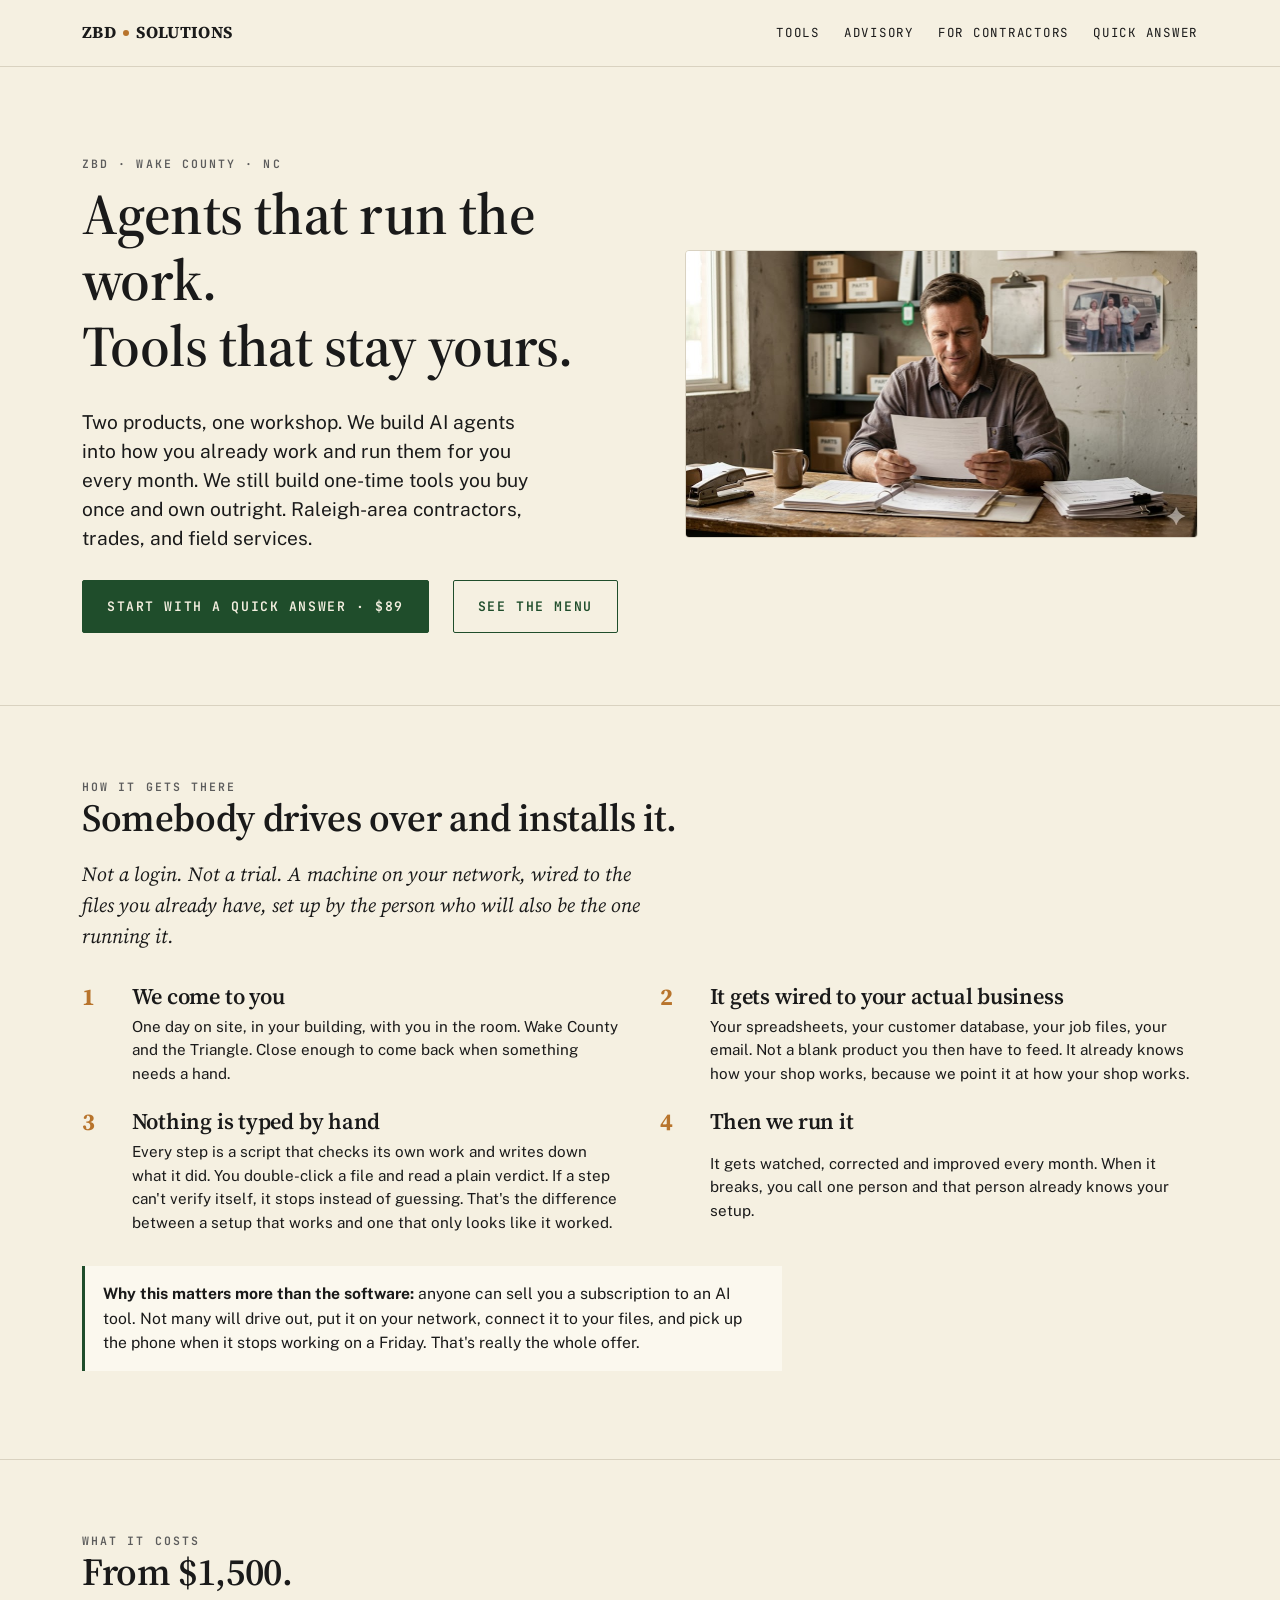
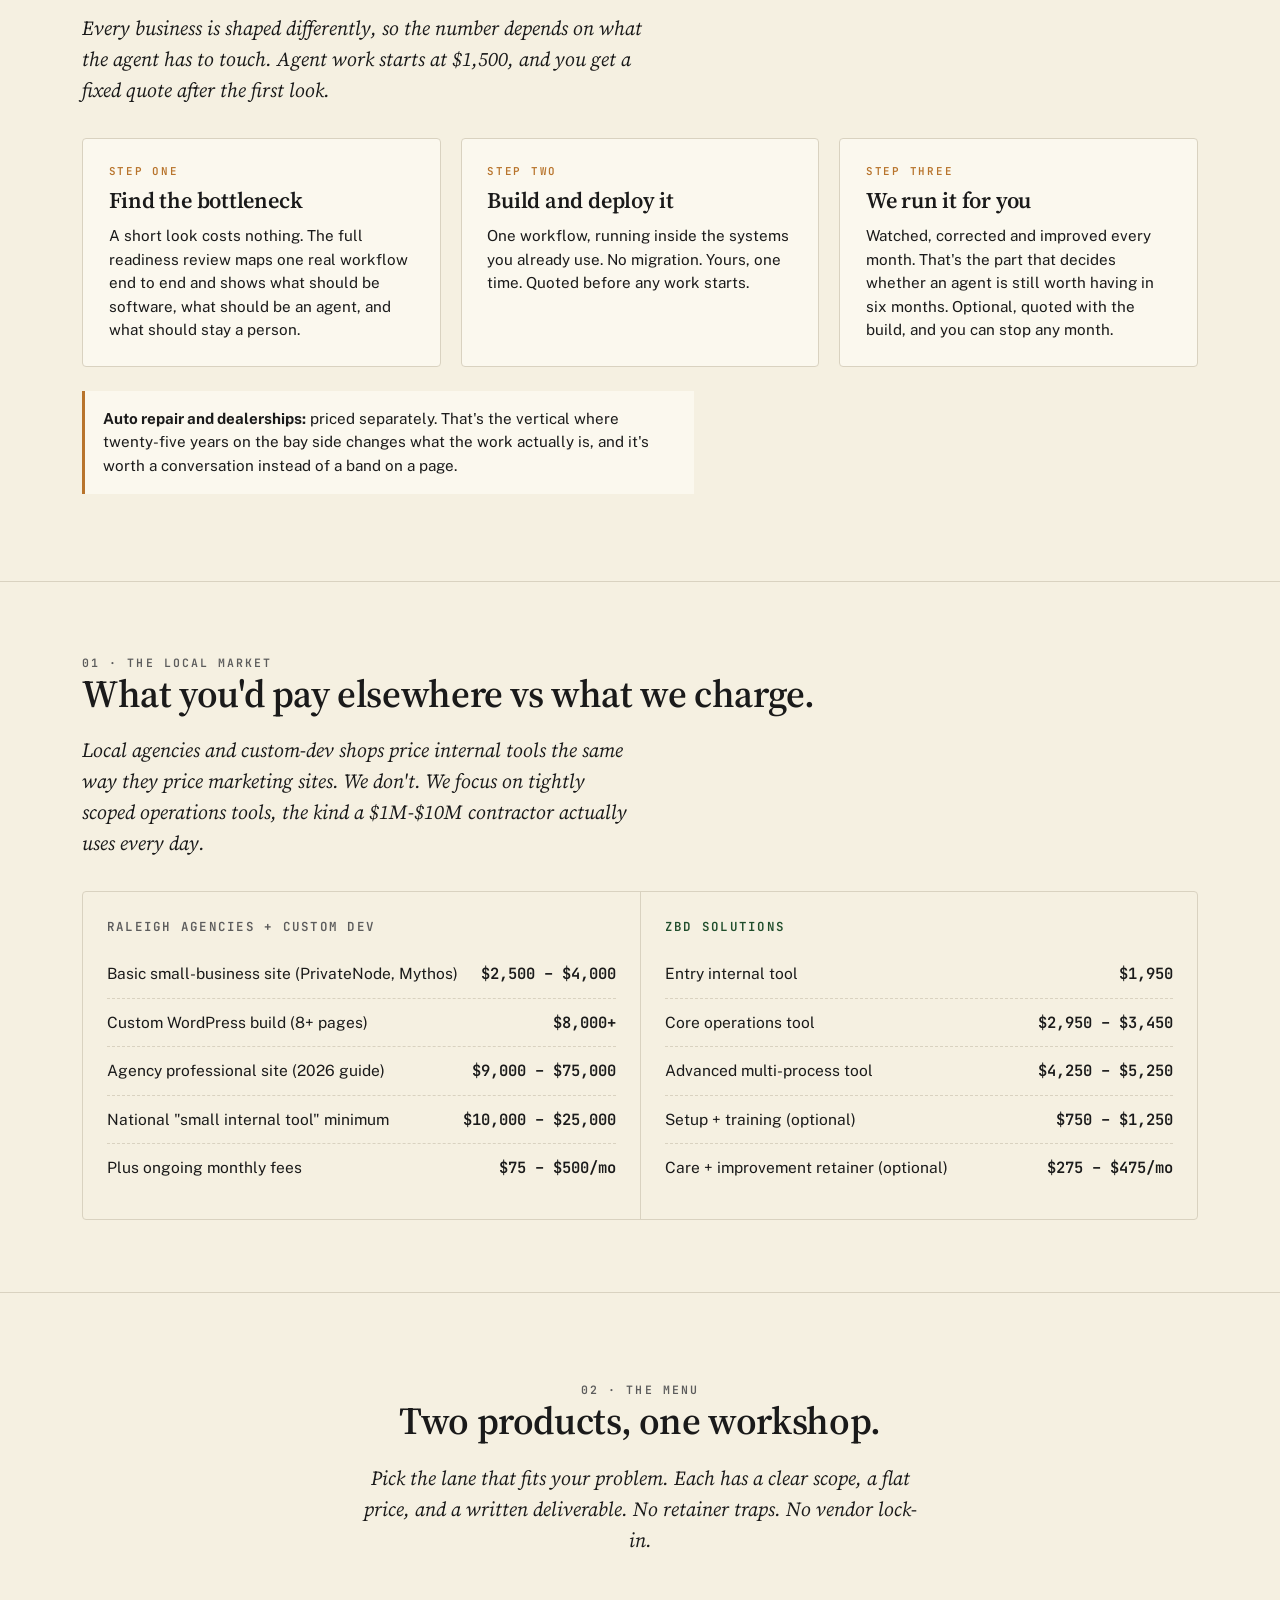
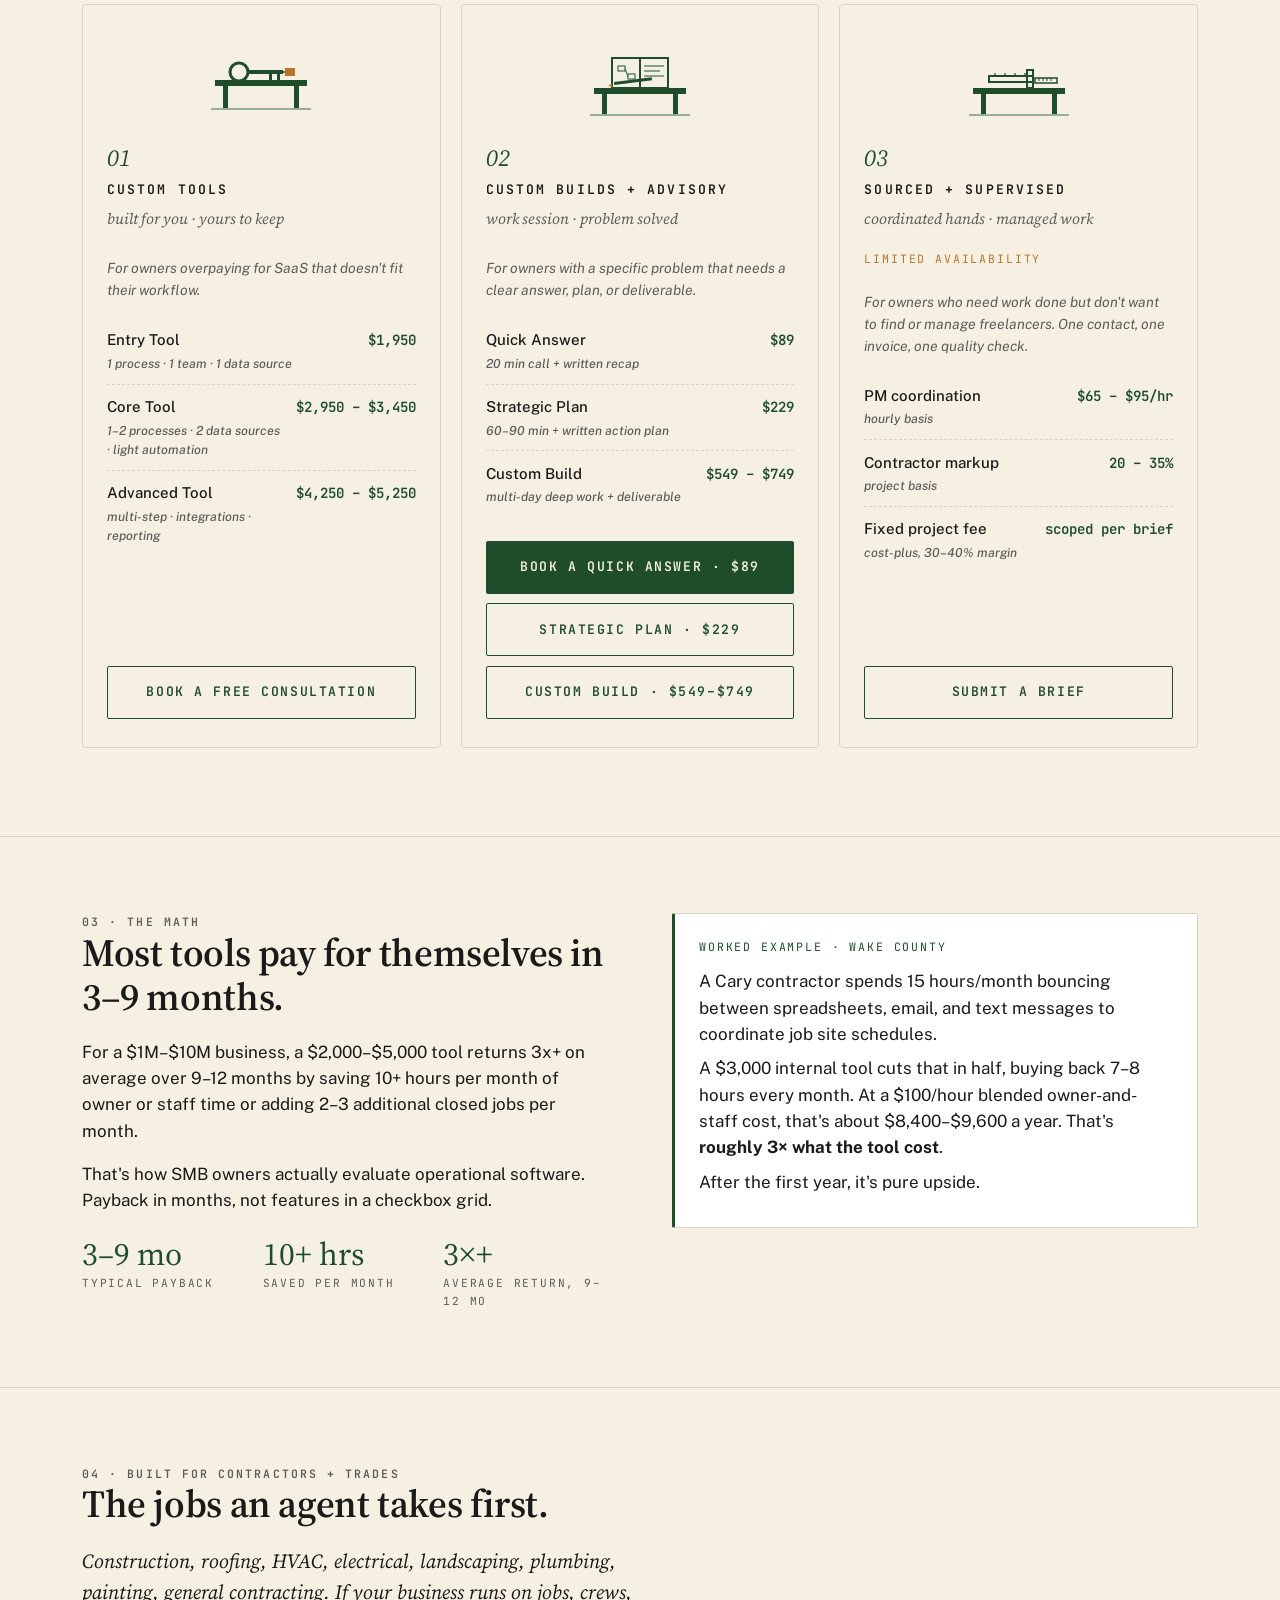
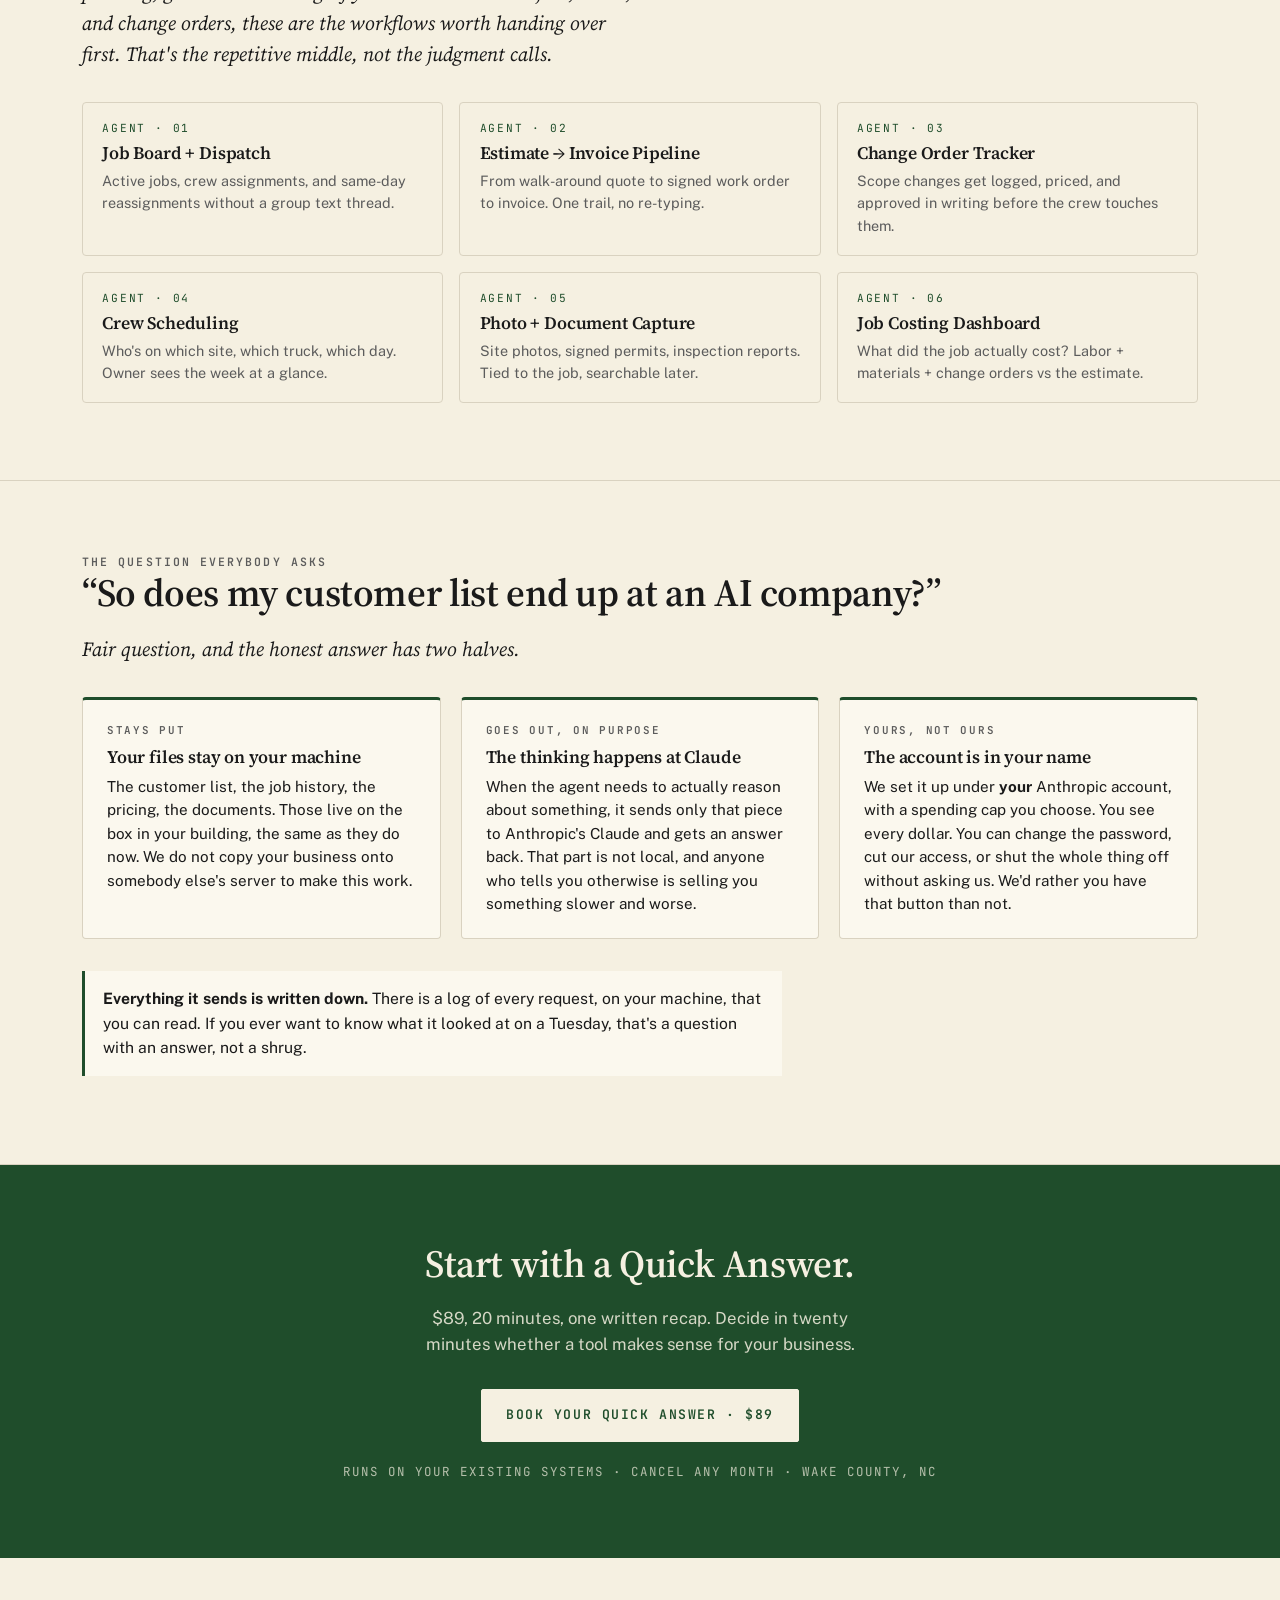
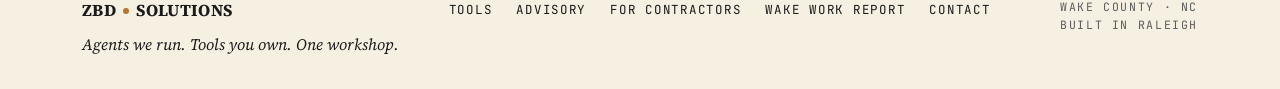
==== commit 5e8ac246: "Footer links to the Wake Work Report (news.zbdconsulting.com) Co-Authored-By: Claude Opus 5.5 <norep" ====
--- a/index.html
+++ b/index.html
@@ -1159,6 +1159,7 @@
         <a href="#tools">Tools</a>
         <a href="#advisory">Advisory</a>
         <a href="#contractors">For contractors</a>
+        <a class="plausible-event-name=zbds-news-click" href="https://news.zbdconsulting.com">Wake Work Report</a>
         <a class="plausible-event-name=zbds-email-click" href="mailto:hello@zbdconsulting.com">Contact</a>
       </div>
       <div class="footer-meta">
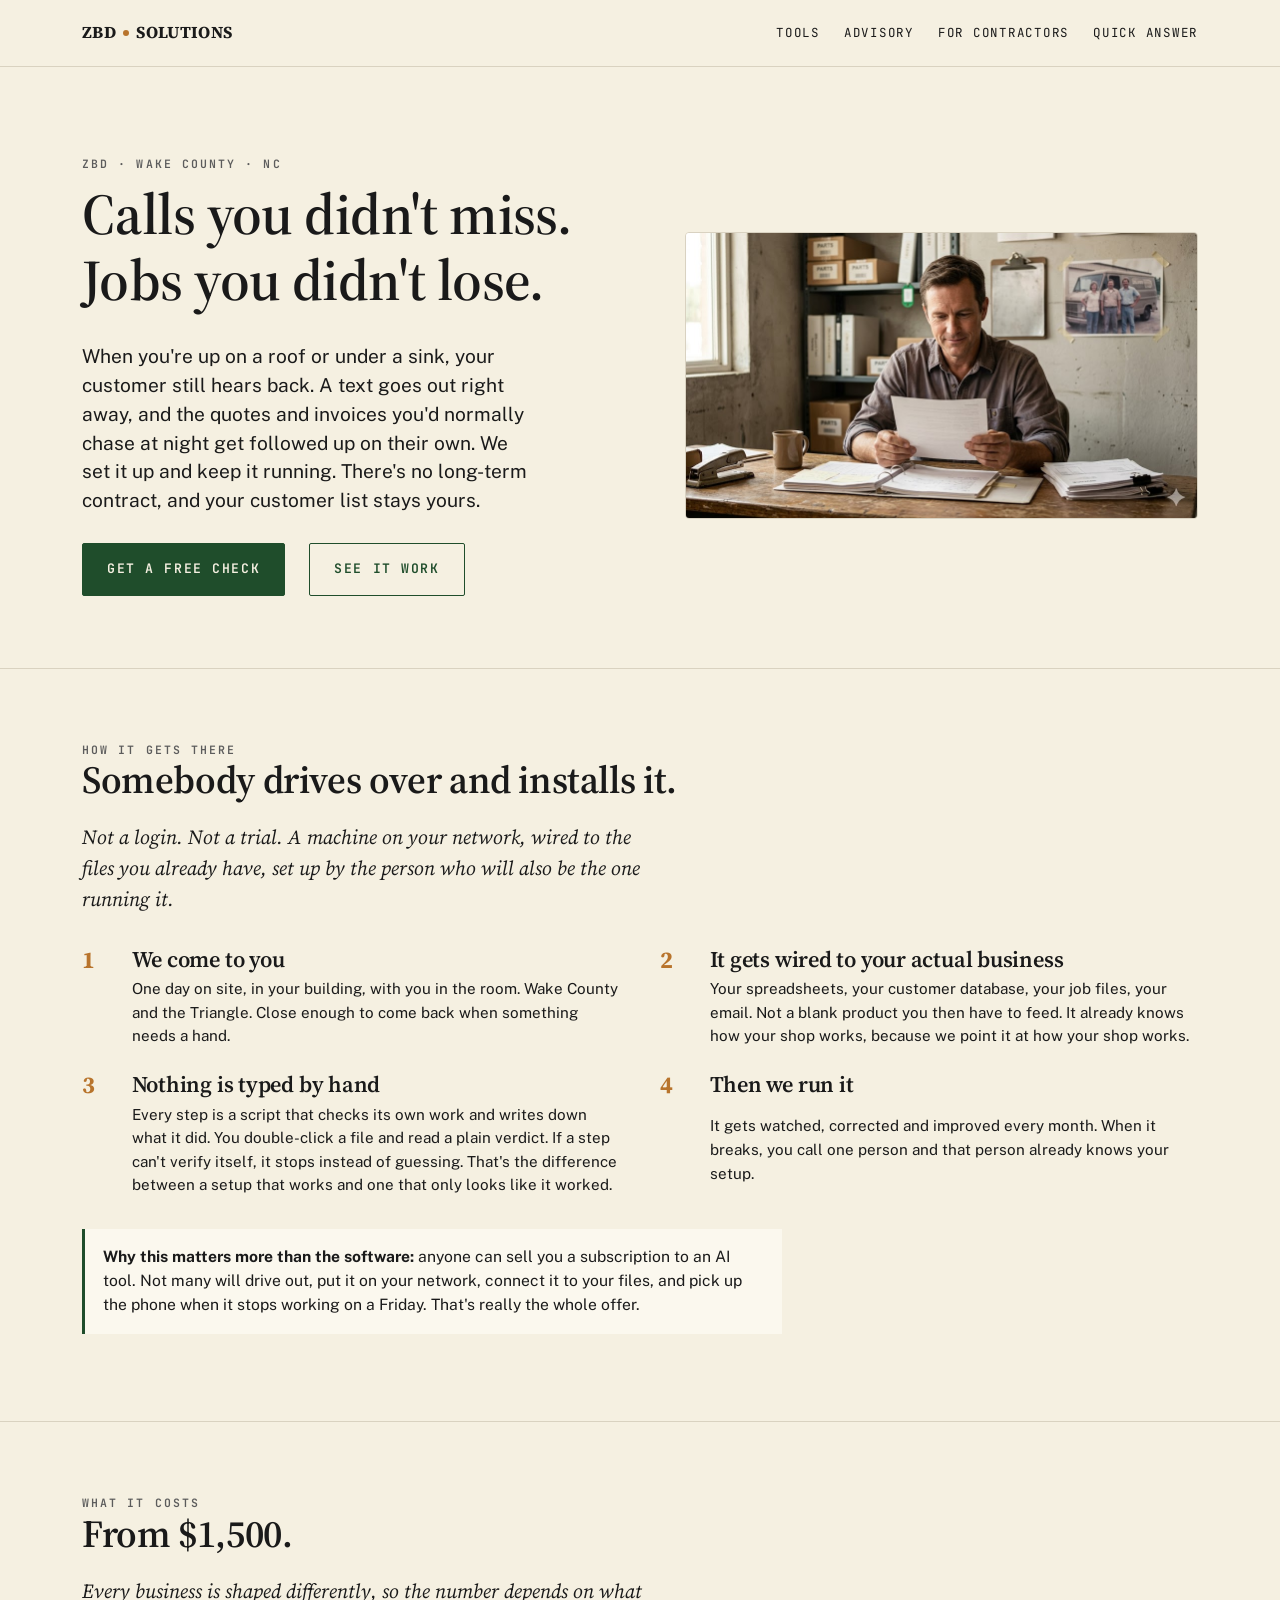
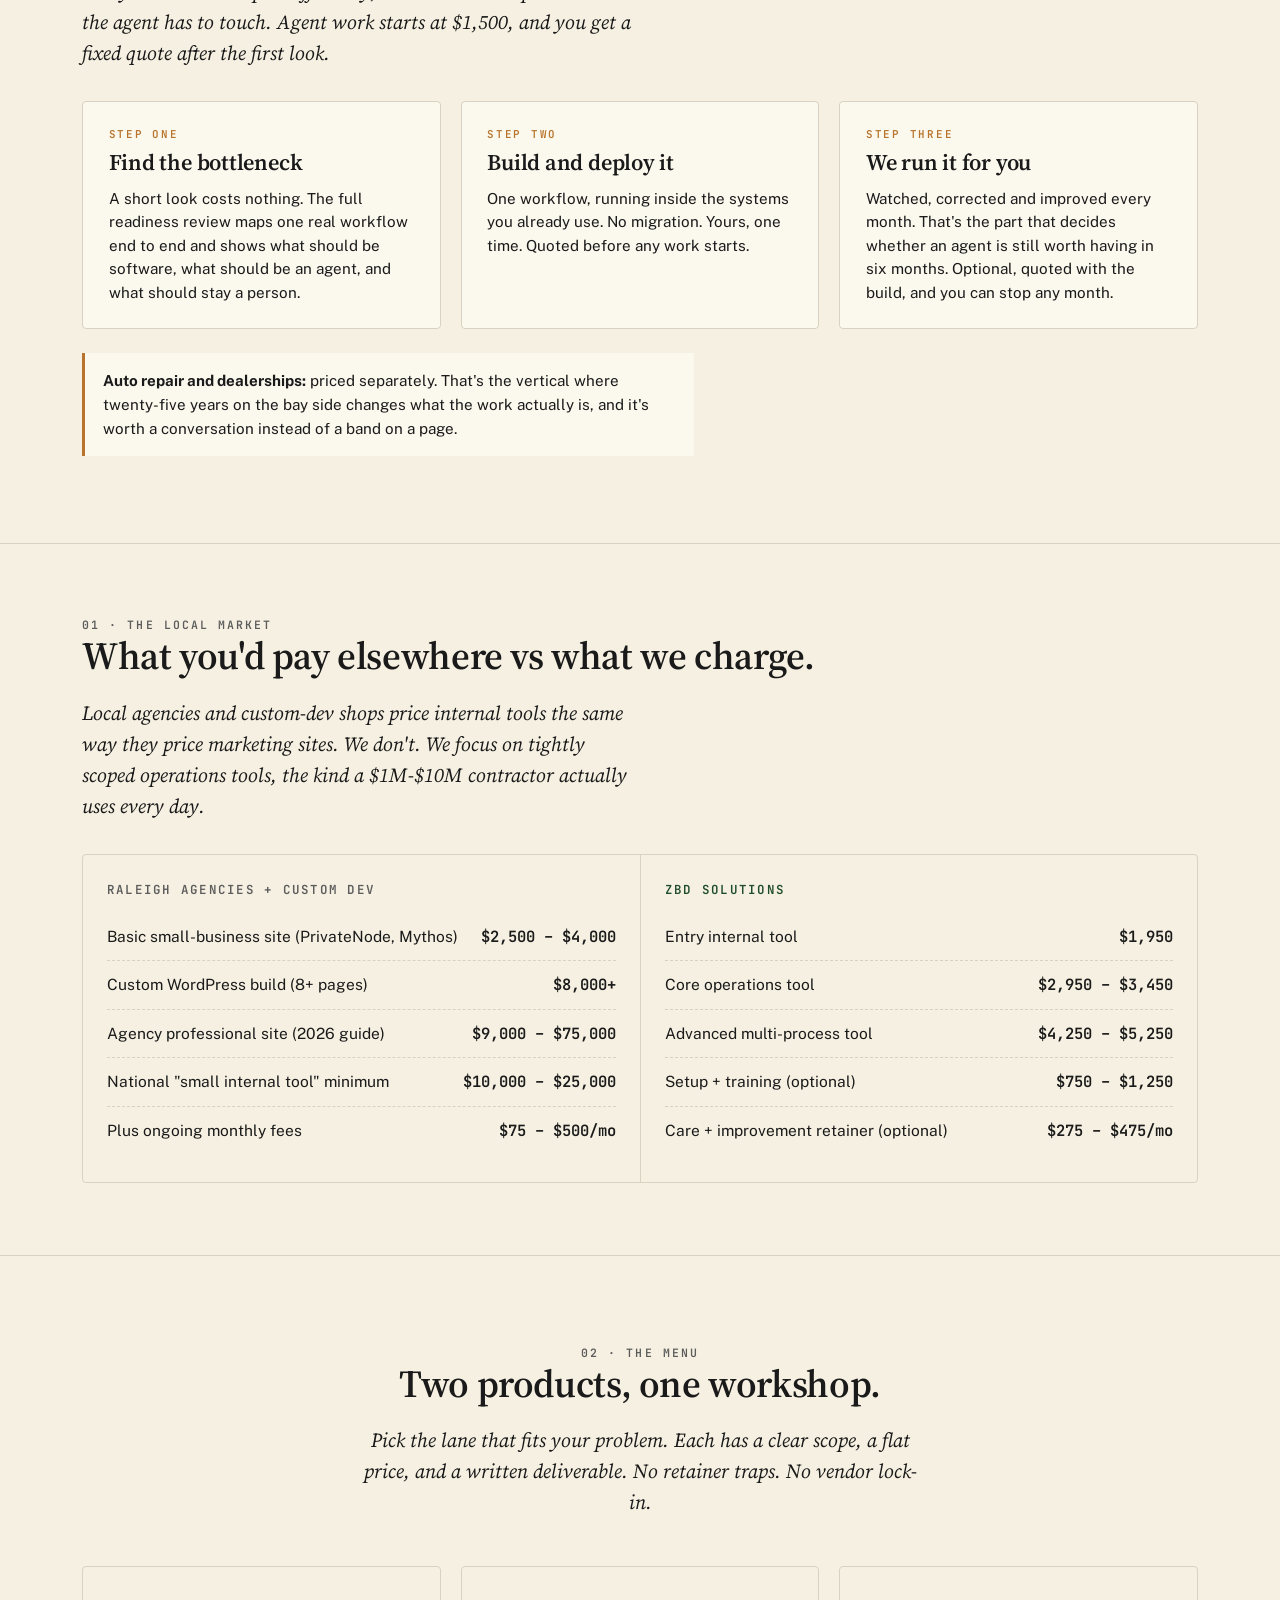
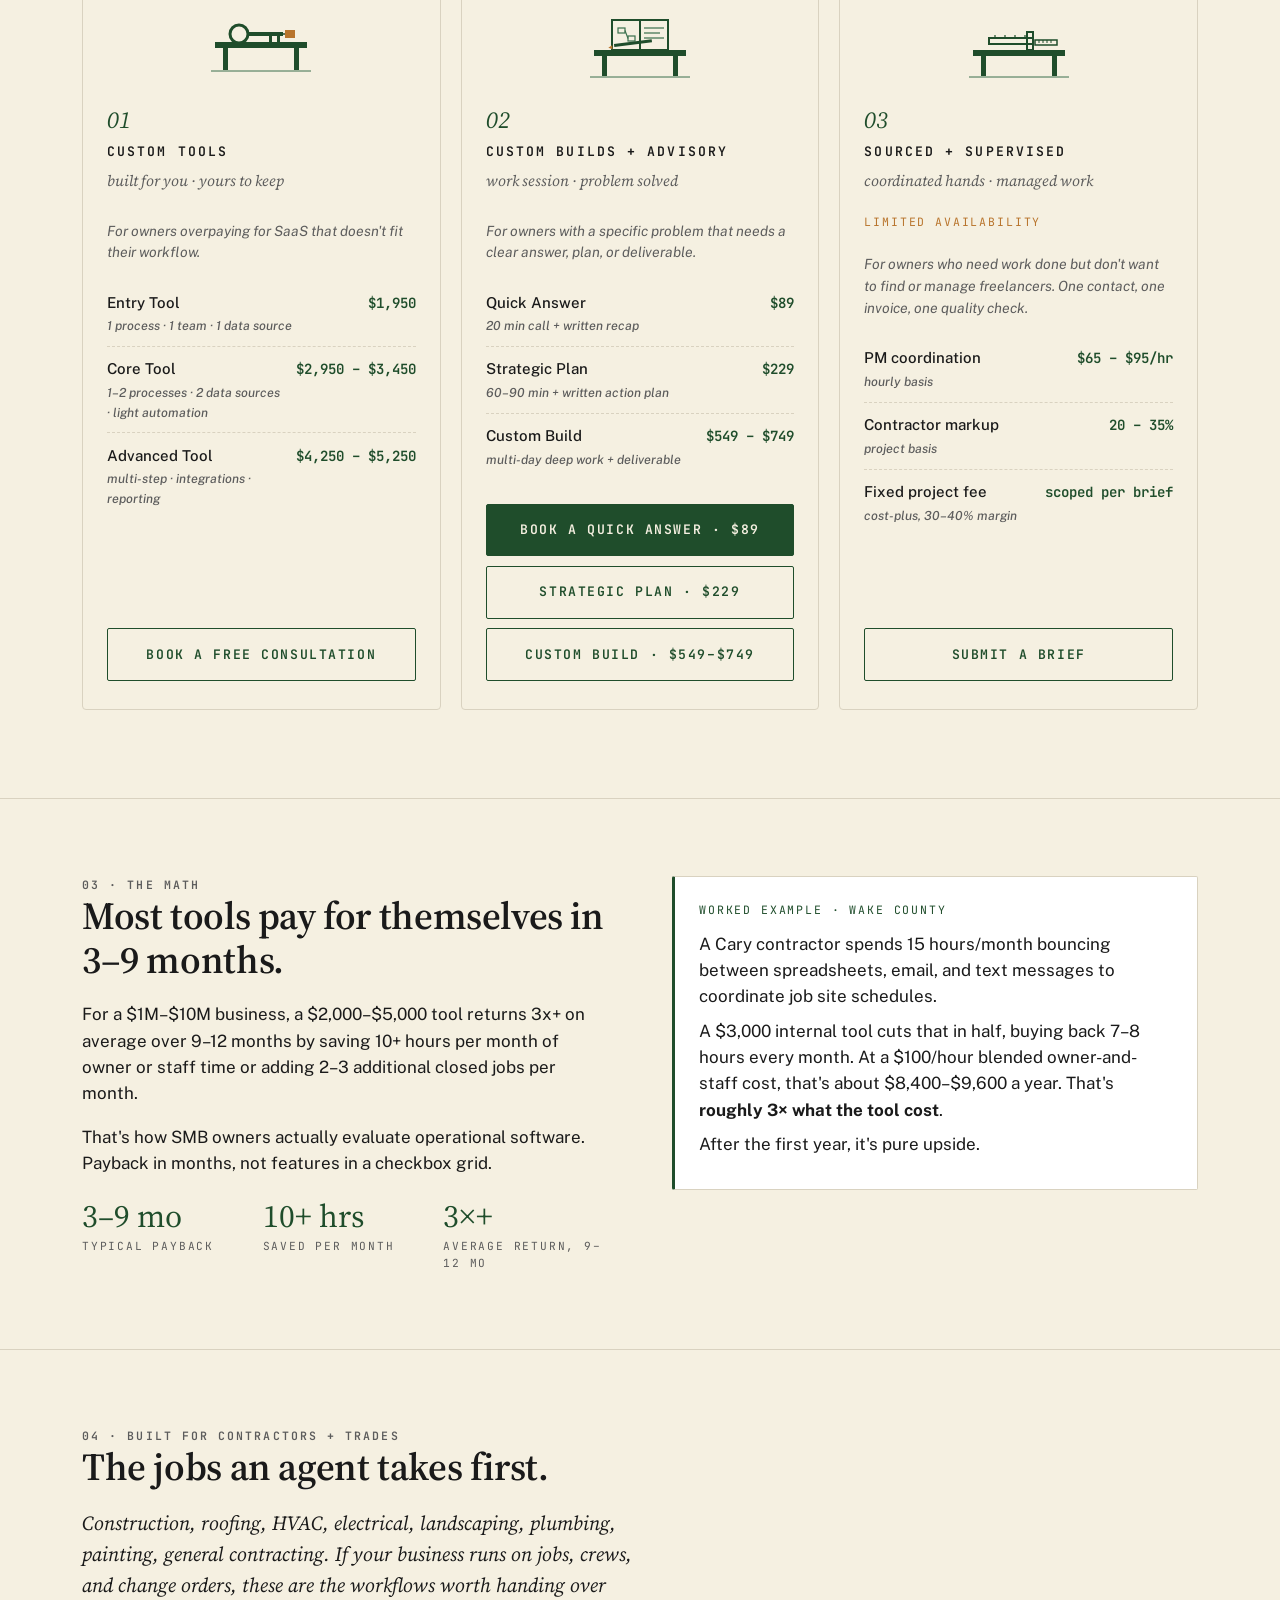
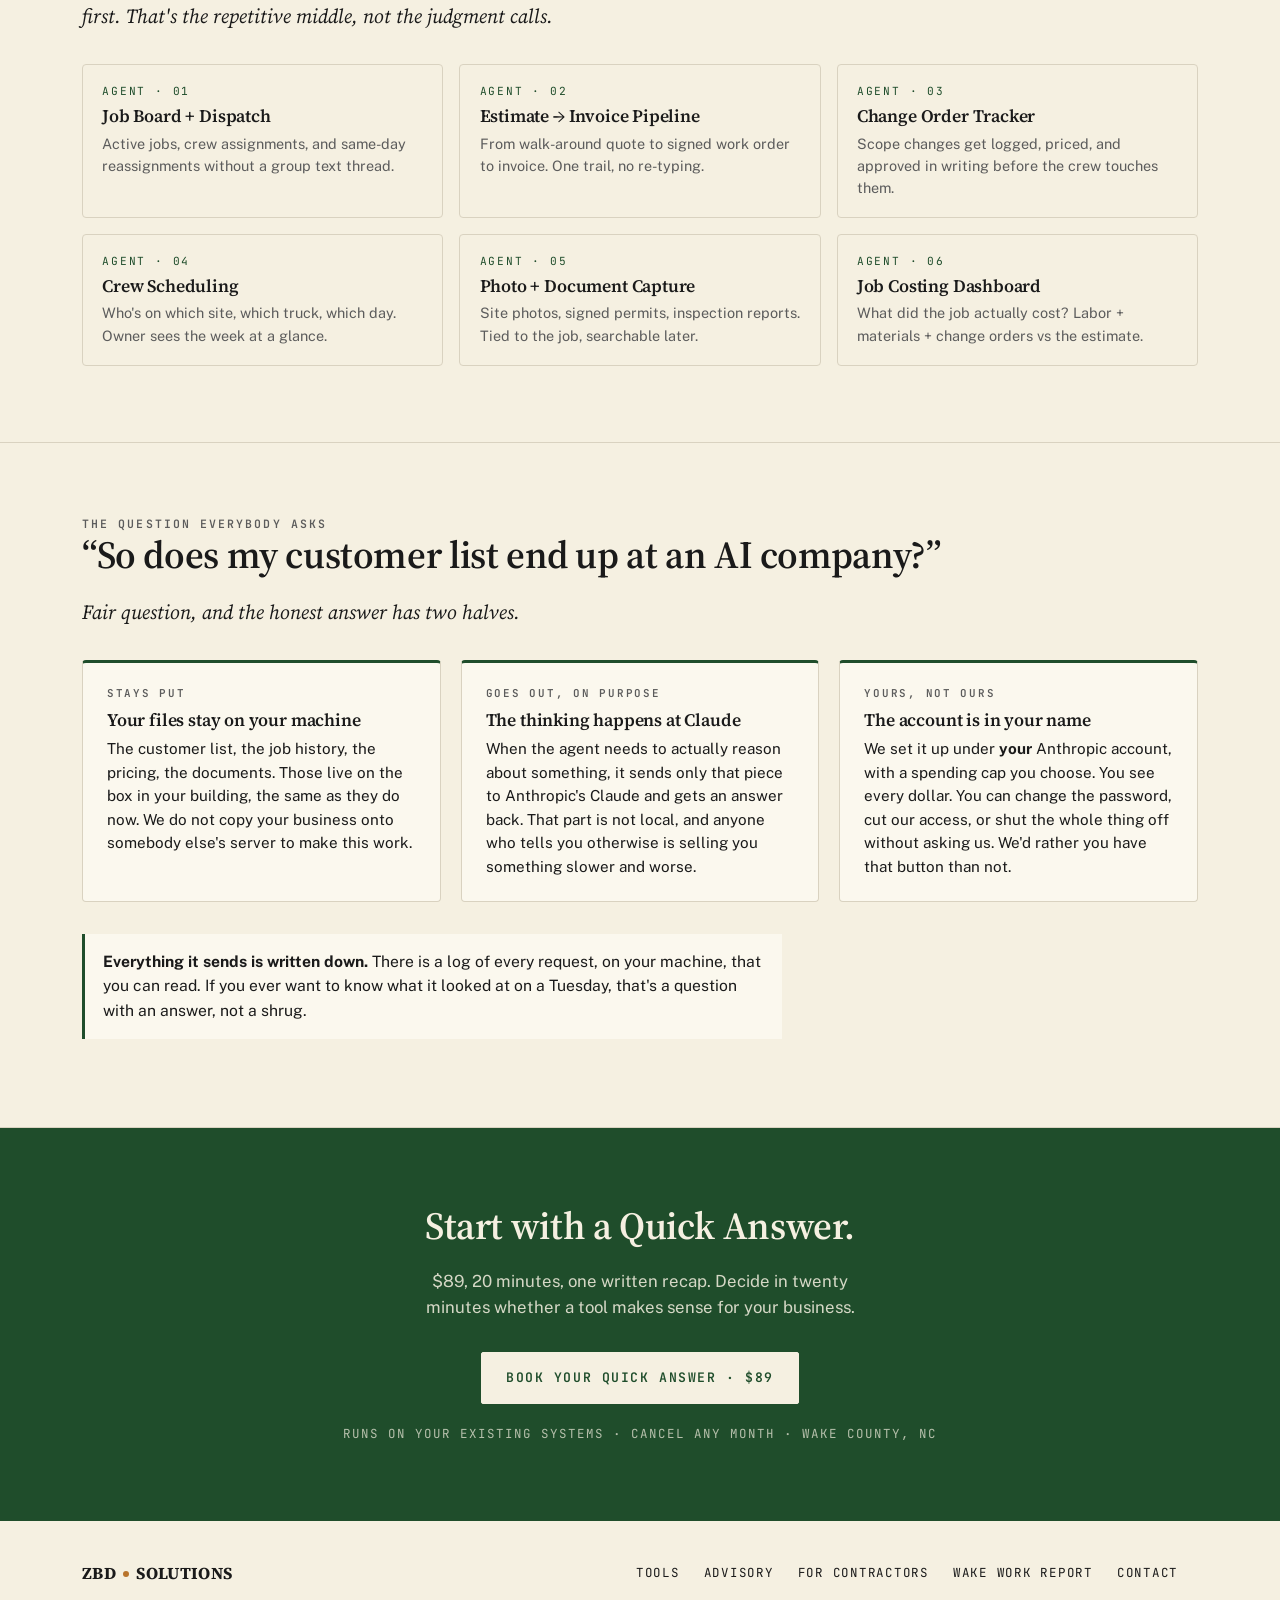
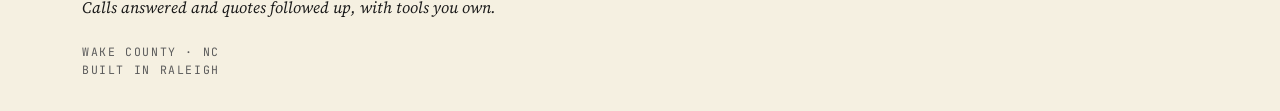
==== commit 0b88f198: "Homepage hero: missed-calls headline in owners' words, free check as main button (voice + anti-AI pa" ====
--- a/index.html
+++ b/index.html
@@ -3,12 +3,12 @@
 <head>
   <meta charset="UTF-8">
   <meta name="viewport" content="width=device-width, initial-scale=1.0">
-  <title>ZBD Solutions — AI agents deployed and managed for Wake County trades</title>
-  <meta name="description" content="Two products for Wake County trades: AI agents built into your workflow and managed monthly, and one-time custom tools you own outright.">
+  <title>ZBD Solutions | Calls answered and quotes followed up</title>
+  <meta name="description" content="When you can't pick up, your customer still hears back. We set up text-backs, quote follow-ups and payment reminders for Wake County trades and keep them running. There's no long-term contract.">
 
   <!-- OG / social -->
-  <meta property="og:title" content="ZBD Solutions — Agents that run the work. Tools that stay yours.">
-  <meta property="og:description" content="AI agents built into your workflow and run for you monthly, plus one-time tools you own outright. Raleigh-area trades and field services.">
+  <meta property="og:title" content="Calls you didn't miss. Jobs you didn't lose.">
+  <meta property="og:description" content="We set up text-backs, quote follow-ups and payment reminders for Wake County trades and keep them running. Start with a free check.">
   <meta property="og:image" content="https://zbdconsulting.com/img/og.png">
   <meta property="og:url" content="https://zbdconsulting.com/">
   <meta property="og:type" content="website">
@@ -680,11 +680,11 @@
     <div class="container">
       <div>
         <div class="eyebrow">ZBD · Wake County · NC</div>
-        <h1>Agents that run the work.<br>Tools that stay yours.</h1>
-        <p class="sub">Two products, one workshop. We build AI agents into how you already work and run them for you every month. We still build one-time tools you buy once and own outright. Raleigh-area contractors, trades, and field services.</p>
+        <h1>Calls you didn't miss.<br>Jobs you didn't lose.</h1>
+        <p class="sub">When you're up on a roof or under a sink, your customer still hears back. A text goes out right away, and the quotes and invoices you'd normally chase at night get followed up on their own. We set it up and keep it running. There's no long-term contract, and your customer list stays yours.</p>
         <div class="cta-row">
-          <a class="btn btn-primary plausible-event-name=zbds-hero-primary" href="#quick-answer">Start with a Quick Answer · $89</a>
-          <a class="btn btn-secondary plausible-event-name=zbds-hero-secondary" href="#tools">See the menu</a>
+          <a class="btn btn-primary plausible-event-name=zbds-hero-primary" href="/help">Get a free check</a>
+          <a class="btn btn-secondary plausible-event-name=zbds-hero-secondary" href="/demo">See it work</a>
         </div>
       </div>
       <div>
@@ -1153,7 +1153,7 @@
     <div class="container">
       <div>
         <div class="wordmark" style="margin-bottom: 0.5rem;">ZBD<span class="dot"></span>SOLUTIONS</div>
-        <div class="footer-tagline">Agents we run. Tools you own. One workshop.</div>
+        <div class="footer-tagline">Calls answered and quotes followed up, with tools you own.</div>
       </div>
       <div class="footer-links">
         <a href="#tools">Tools</a>
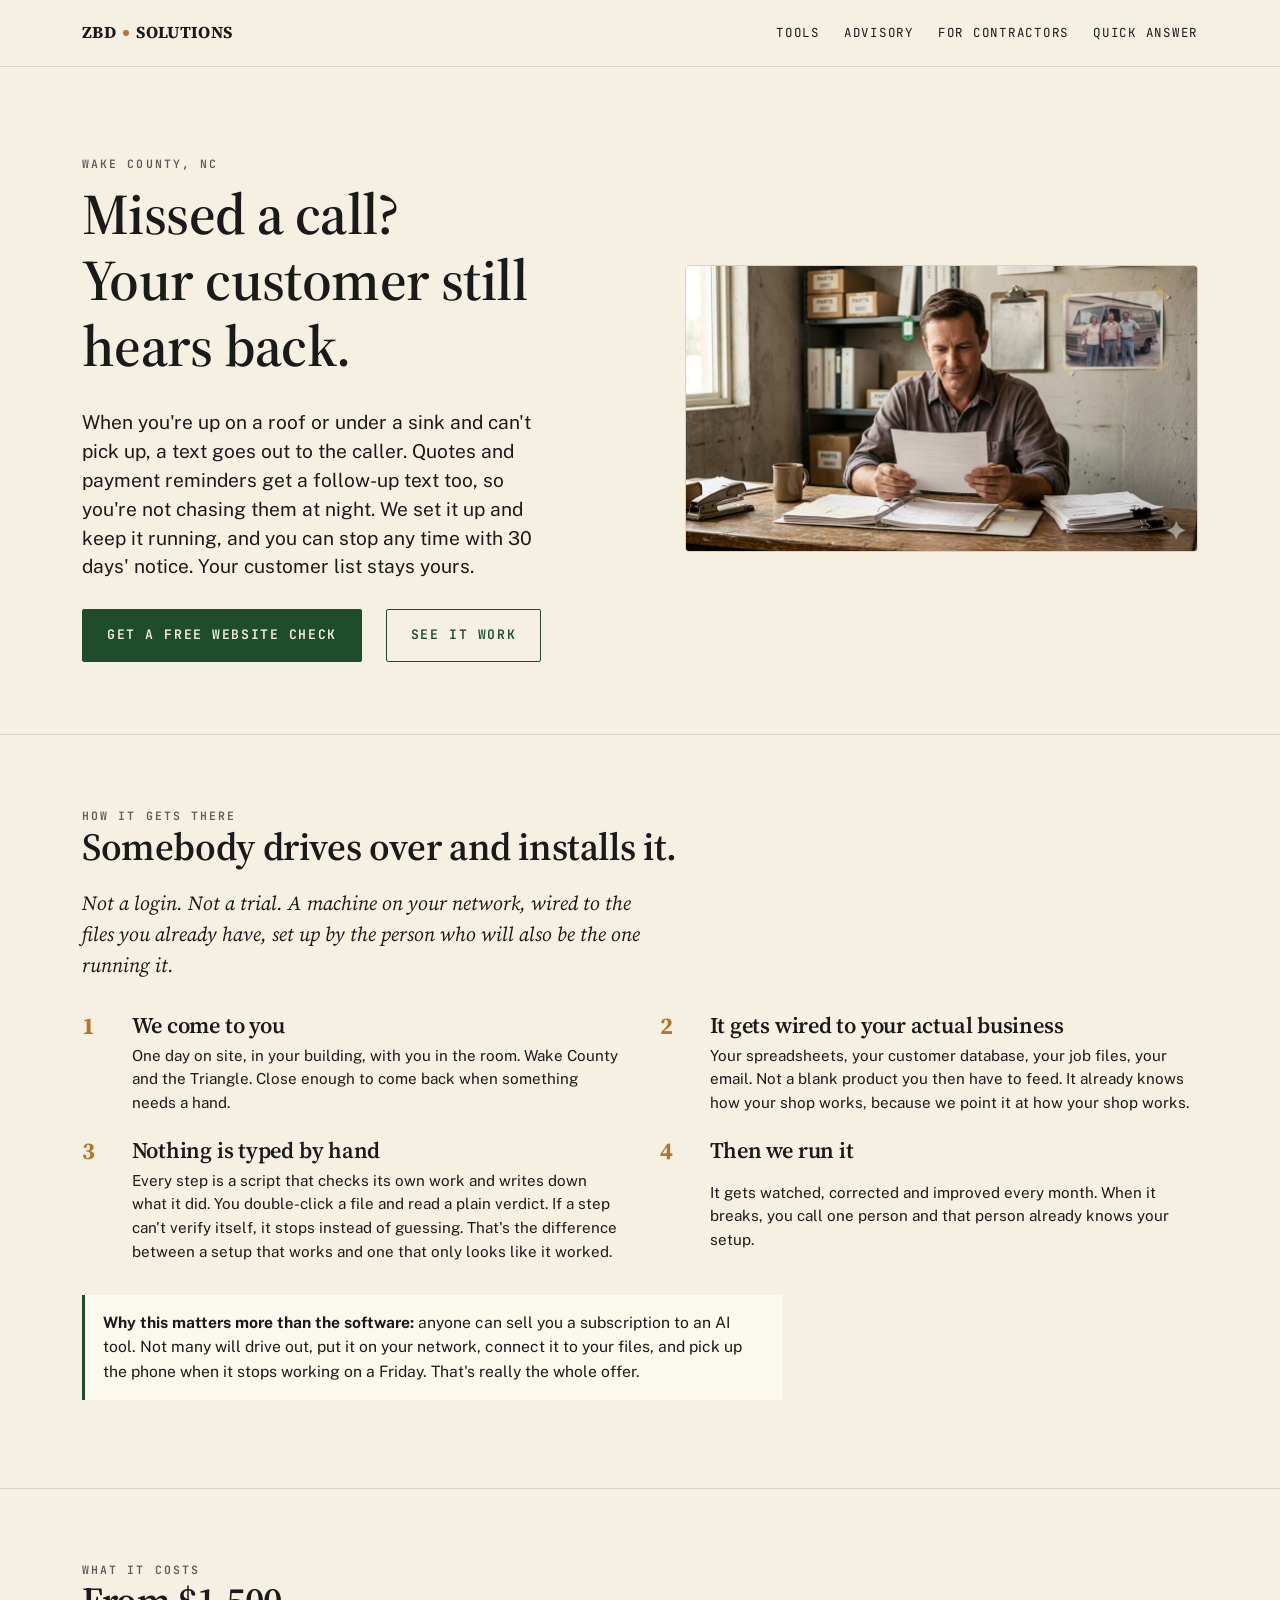
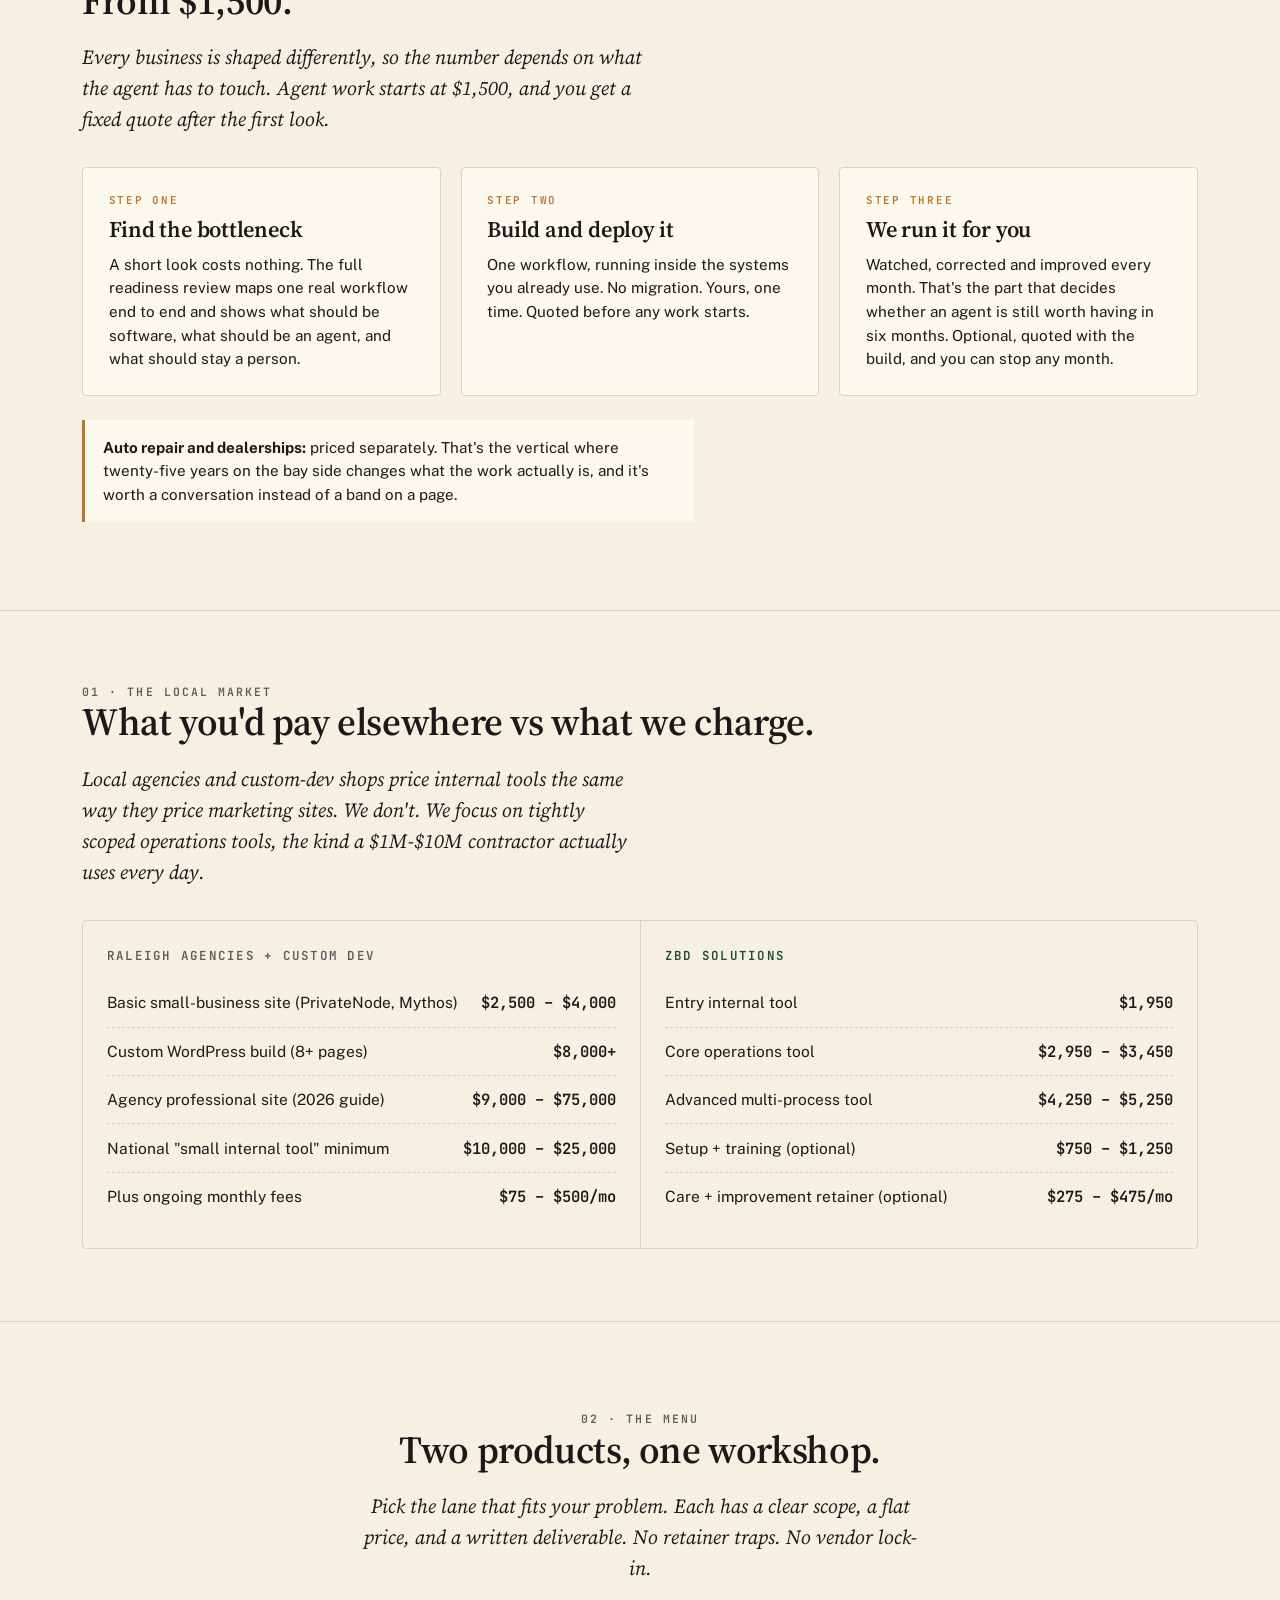
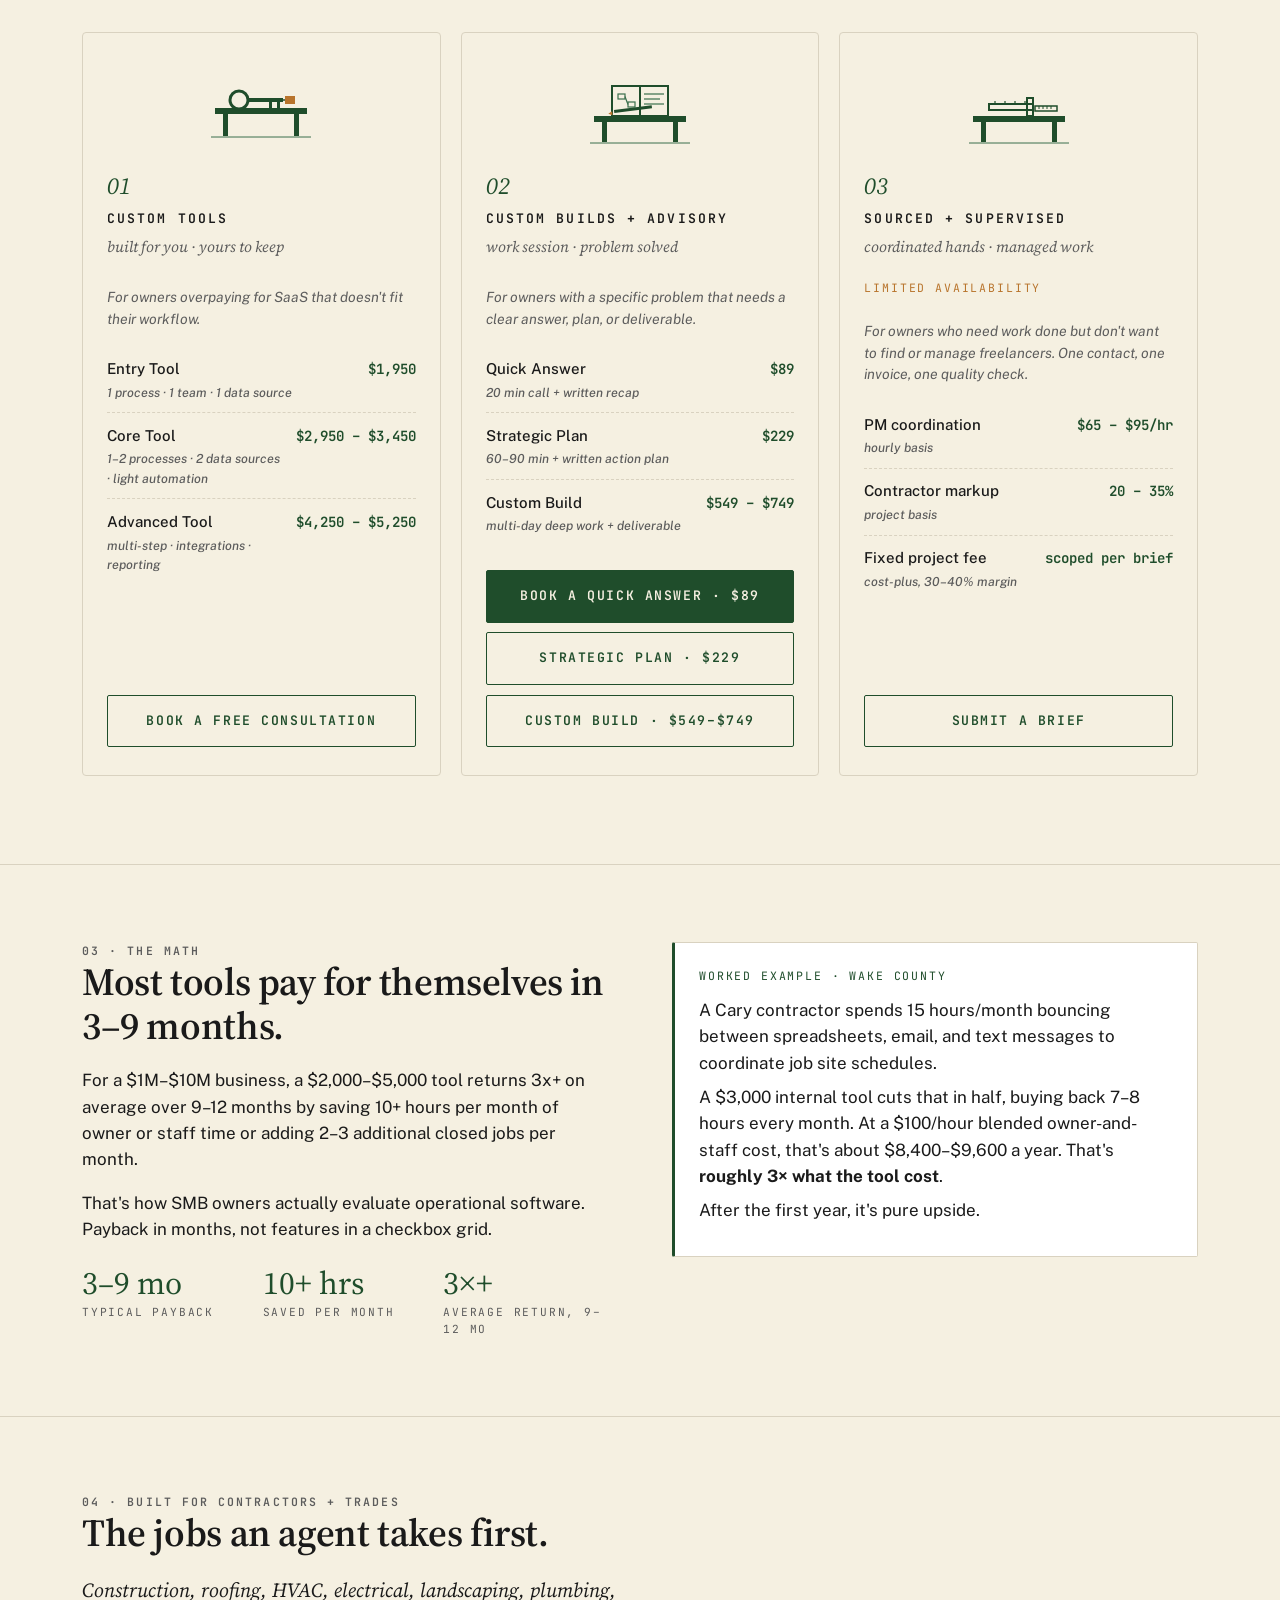
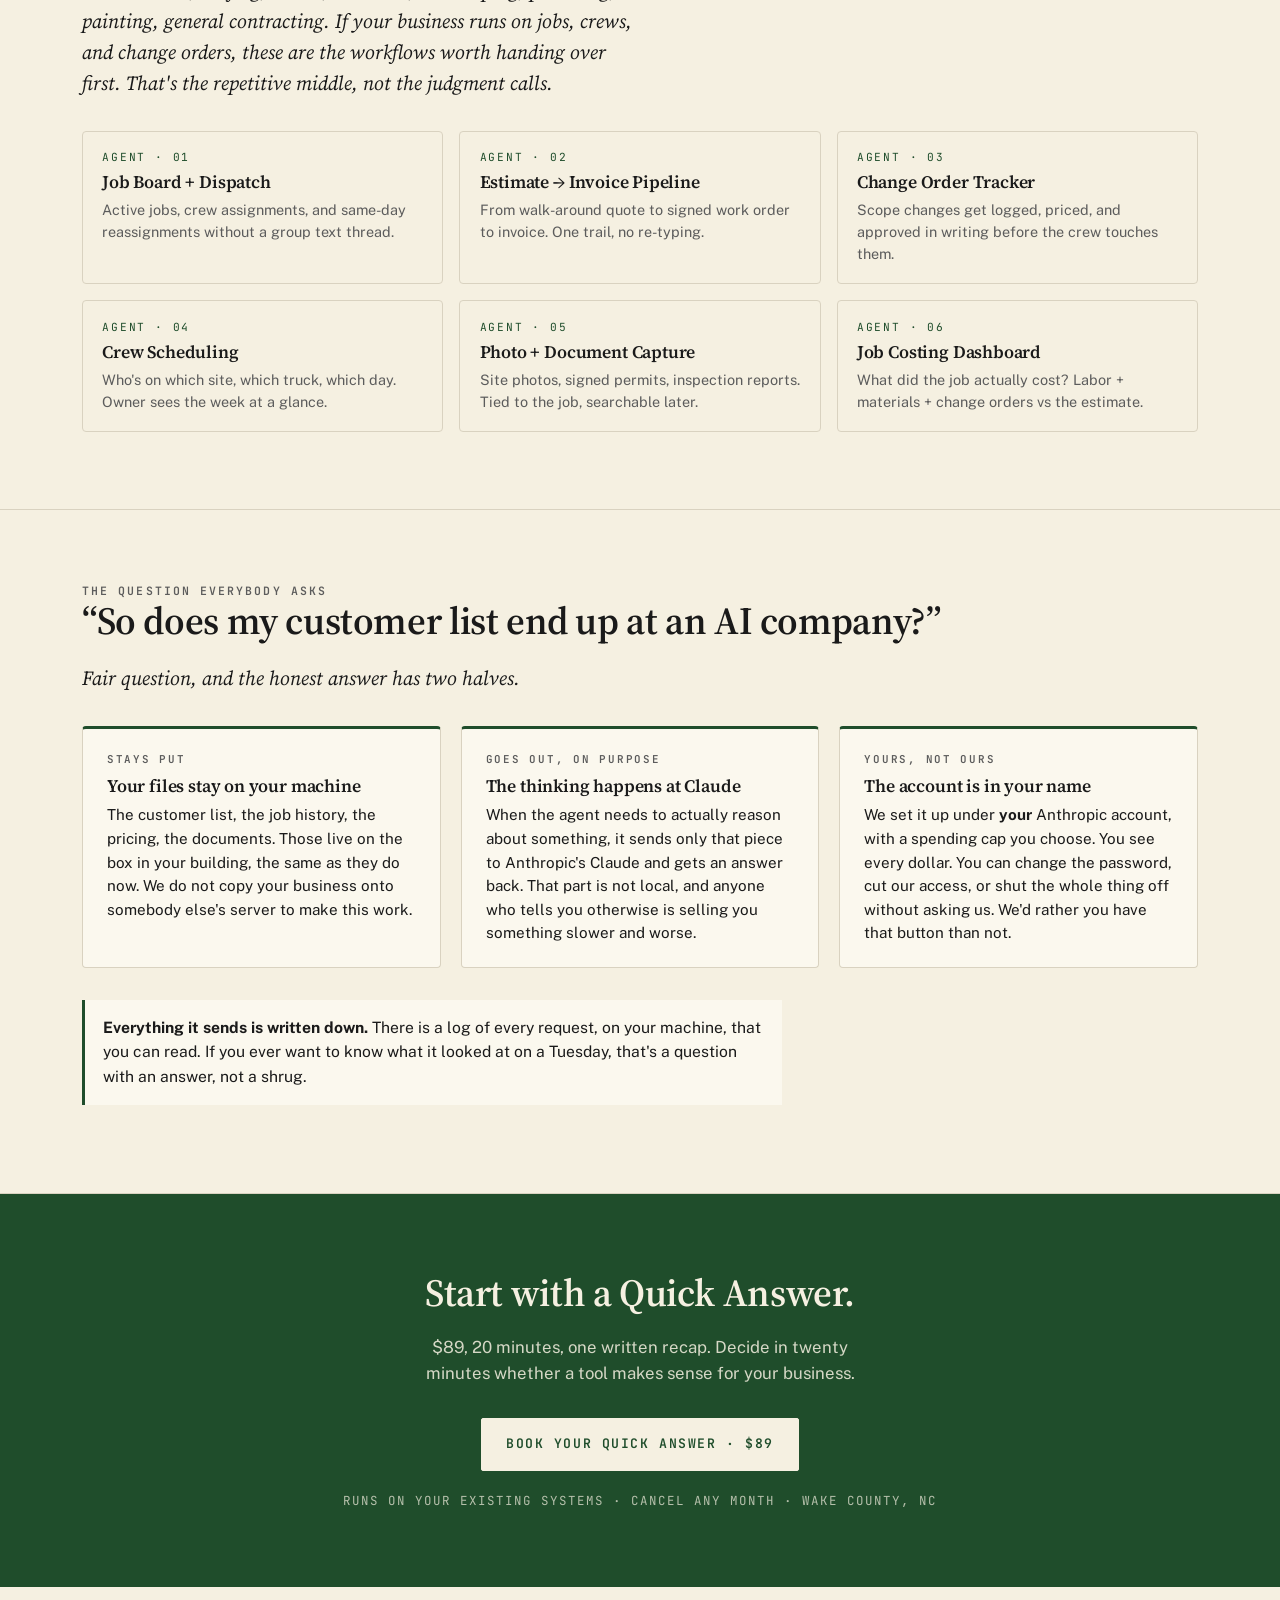
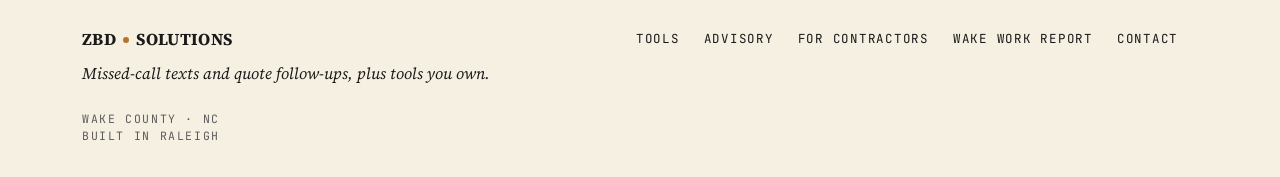
==== commit 71b76455: "Homepage hero: blind-review fixes (no 'didn't miss' overpromise, plain notice terms, named check, fe" ====
--- a/index.html
+++ b/index.html
@@ -3,12 +3,12 @@
 <head>
   <meta charset="UTF-8">
   <meta name="viewport" content="width=device-width, initial-scale=1.0">
-  <title>ZBD Solutions | Calls answered and quotes followed up</title>
-  <meta name="description" content="When you can't pick up, your customer still hears back. We set up text-backs, quote follow-ups and payment reminders for Wake County trades and keep them running. There's no long-term contract.">
+  <title>ZBD Solutions | Missed-call texts and quote follow-ups</title>
+  <meta name="description" content="Missed-call texts, quote follow-ups and payment reminders for Wake County HVAC, plumbing and roofing owners. We set them up and keep them running.">
 
   <!-- OG / social -->
-  <meta property="og:title" content="Calls you didn't miss. Jobs you didn't lose.">
-  <meta property="og:description" content="We set up text-backs, quote follow-ups and payment reminders for Wake County trades and keep them running. Start with a free check.">
+  <meta property="og:title" content="Missed a call? Your customer still hears back.">
+  <meta property="og:description" content="Missed-call texts, quote follow-ups and payment reminders for Wake County trades, set up and kept running for you. Start with a free website check.">
   <meta property="og:image" content="https://zbdconsulting.com/img/og.png">
   <meta property="og:url" content="https://zbdconsulting.com/">
   <meta property="og:type" content="website">
@@ -679,11 +679,11 @@
   <section class="hero">
     <div class="container">
       <div>
-        <div class="eyebrow">ZBD · Wake County · NC</div>
-        <h1>Calls you didn't miss.<br>Jobs you didn't lose.</h1>
-        <p class="sub">When you're up on a roof or under a sink, your customer still hears back. A text goes out right away, and the quotes and invoices you'd normally chase at night get followed up on their own. We set it up and keep it running. There's no long-term contract, and your customer list stays yours.</p>
+        <div class="eyebrow">Wake County, NC</div>
+        <h1>Missed a call?<br>Your customer still hears back.</h1>
+        <p class="sub">When you're up on a roof or under a sink and can't pick up, a text goes out to the caller. Quotes and payment reminders get a follow-up text too, so you're not chasing them at night. We set it up and keep it running, and you can stop any time with 30 days' notice. Your customer list stays yours.</p>
         <div class="cta-row">
-          <a class="btn btn-primary plausible-event-name=zbds-hero-primary" href="/help">Get a free check</a>
+          <a class="btn btn-primary plausible-event-name=zbds-hero-primary" href="/help">Get a free website check</a>
           <a class="btn btn-secondary plausible-event-name=zbds-hero-secondary" href="/demo">See it work</a>
         </div>
       </div>
@@ -1153,7 +1153,7 @@
     <div class="container">
       <div>
         <div class="wordmark" style="margin-bottom: 0.5rem;">ZBD<span class="dot"></span>SOLUTIONS</div>
-        <div class="footer-tagline">Calls answered and quotes followed up, with tools you own.</div>
+        <div class="footer-tagline">Missed-call texts and quote follow-ups, plus tools you own.</div>
       </div>
       <div class="footer-links">
         <a href="#tools">Tools</a>
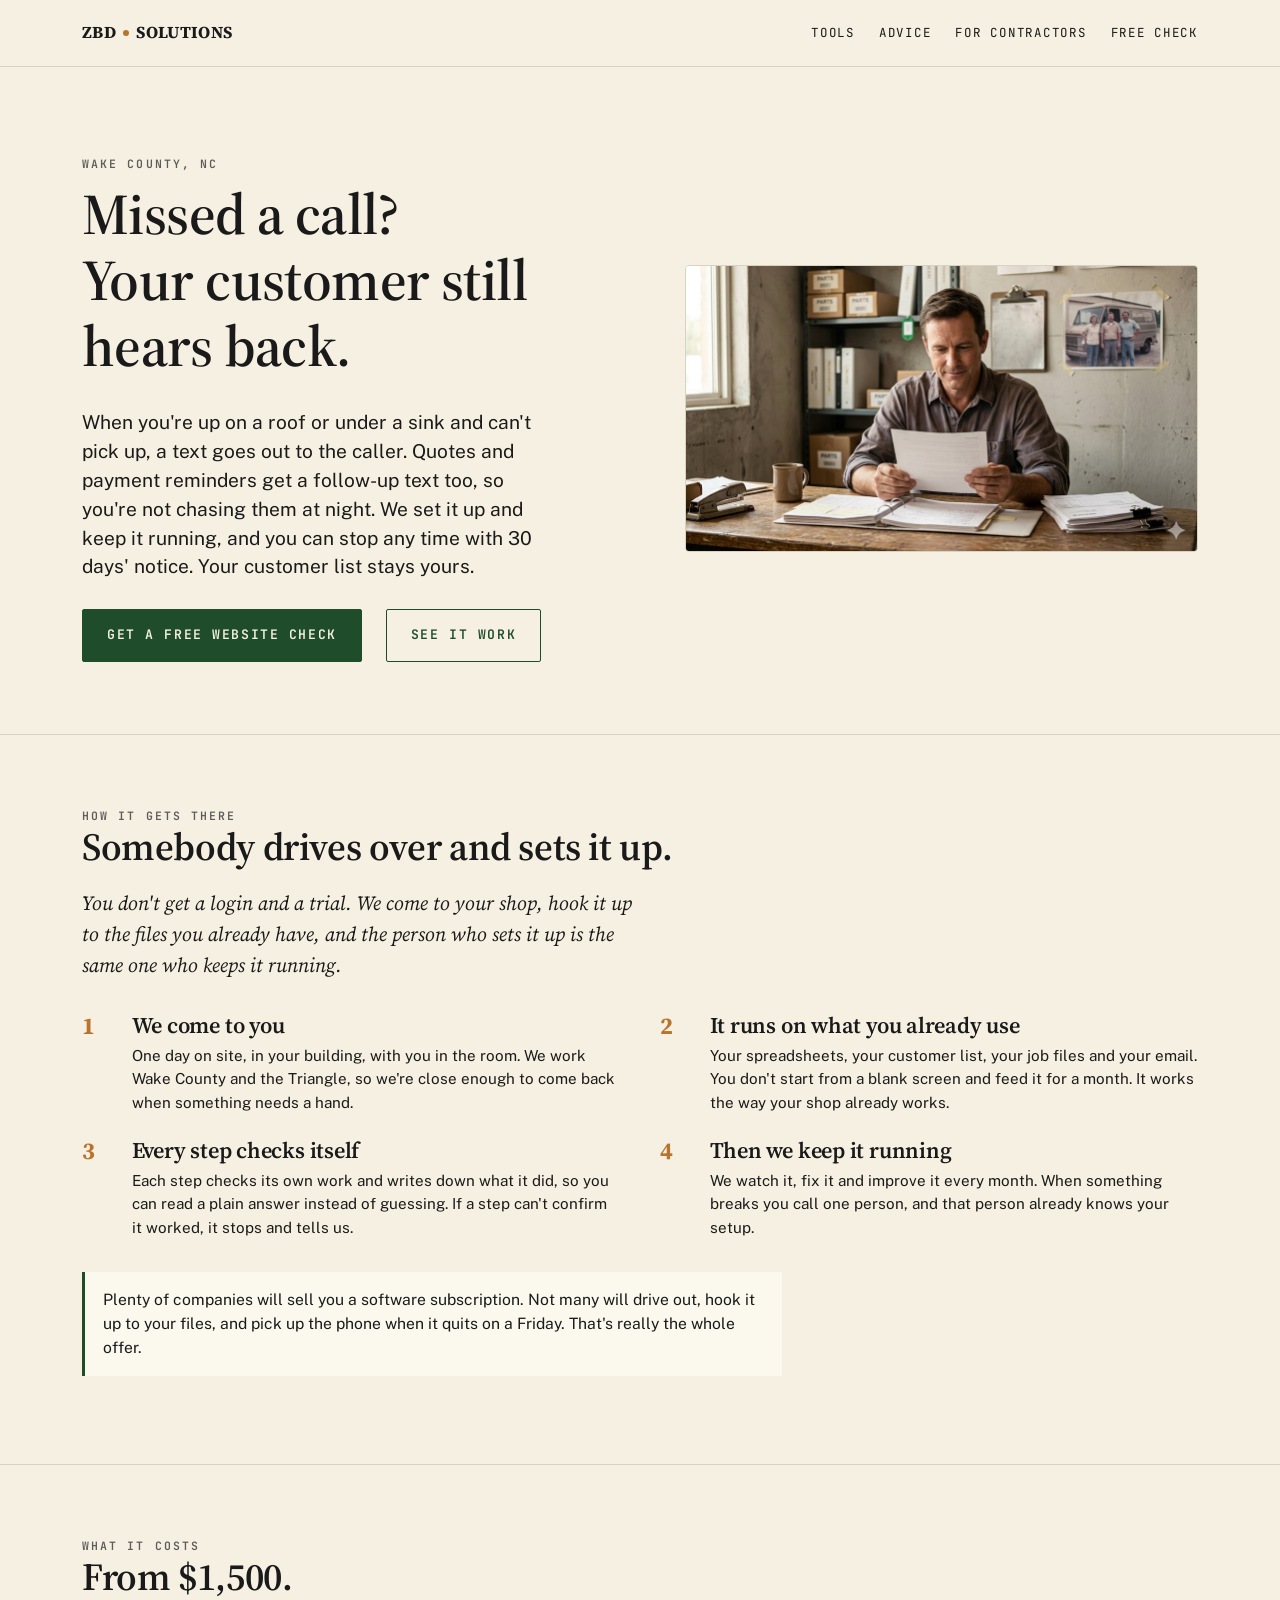
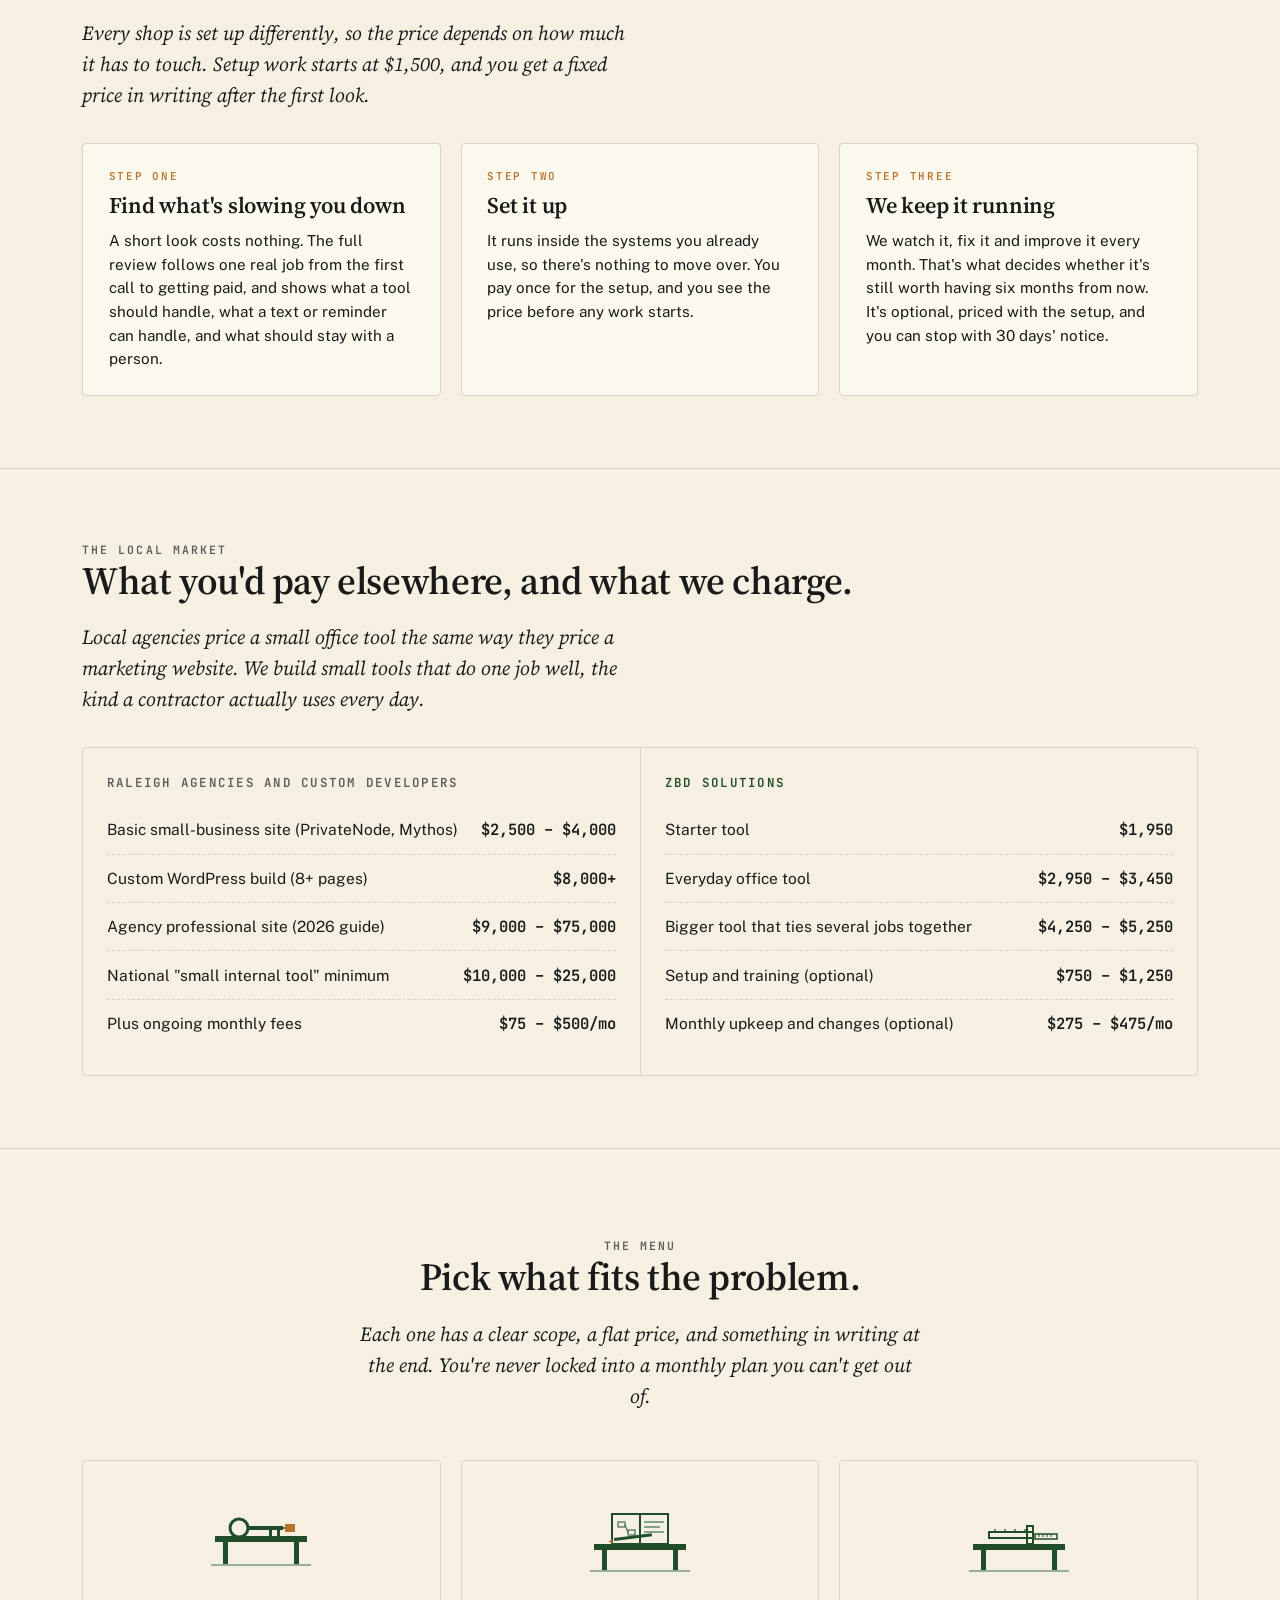
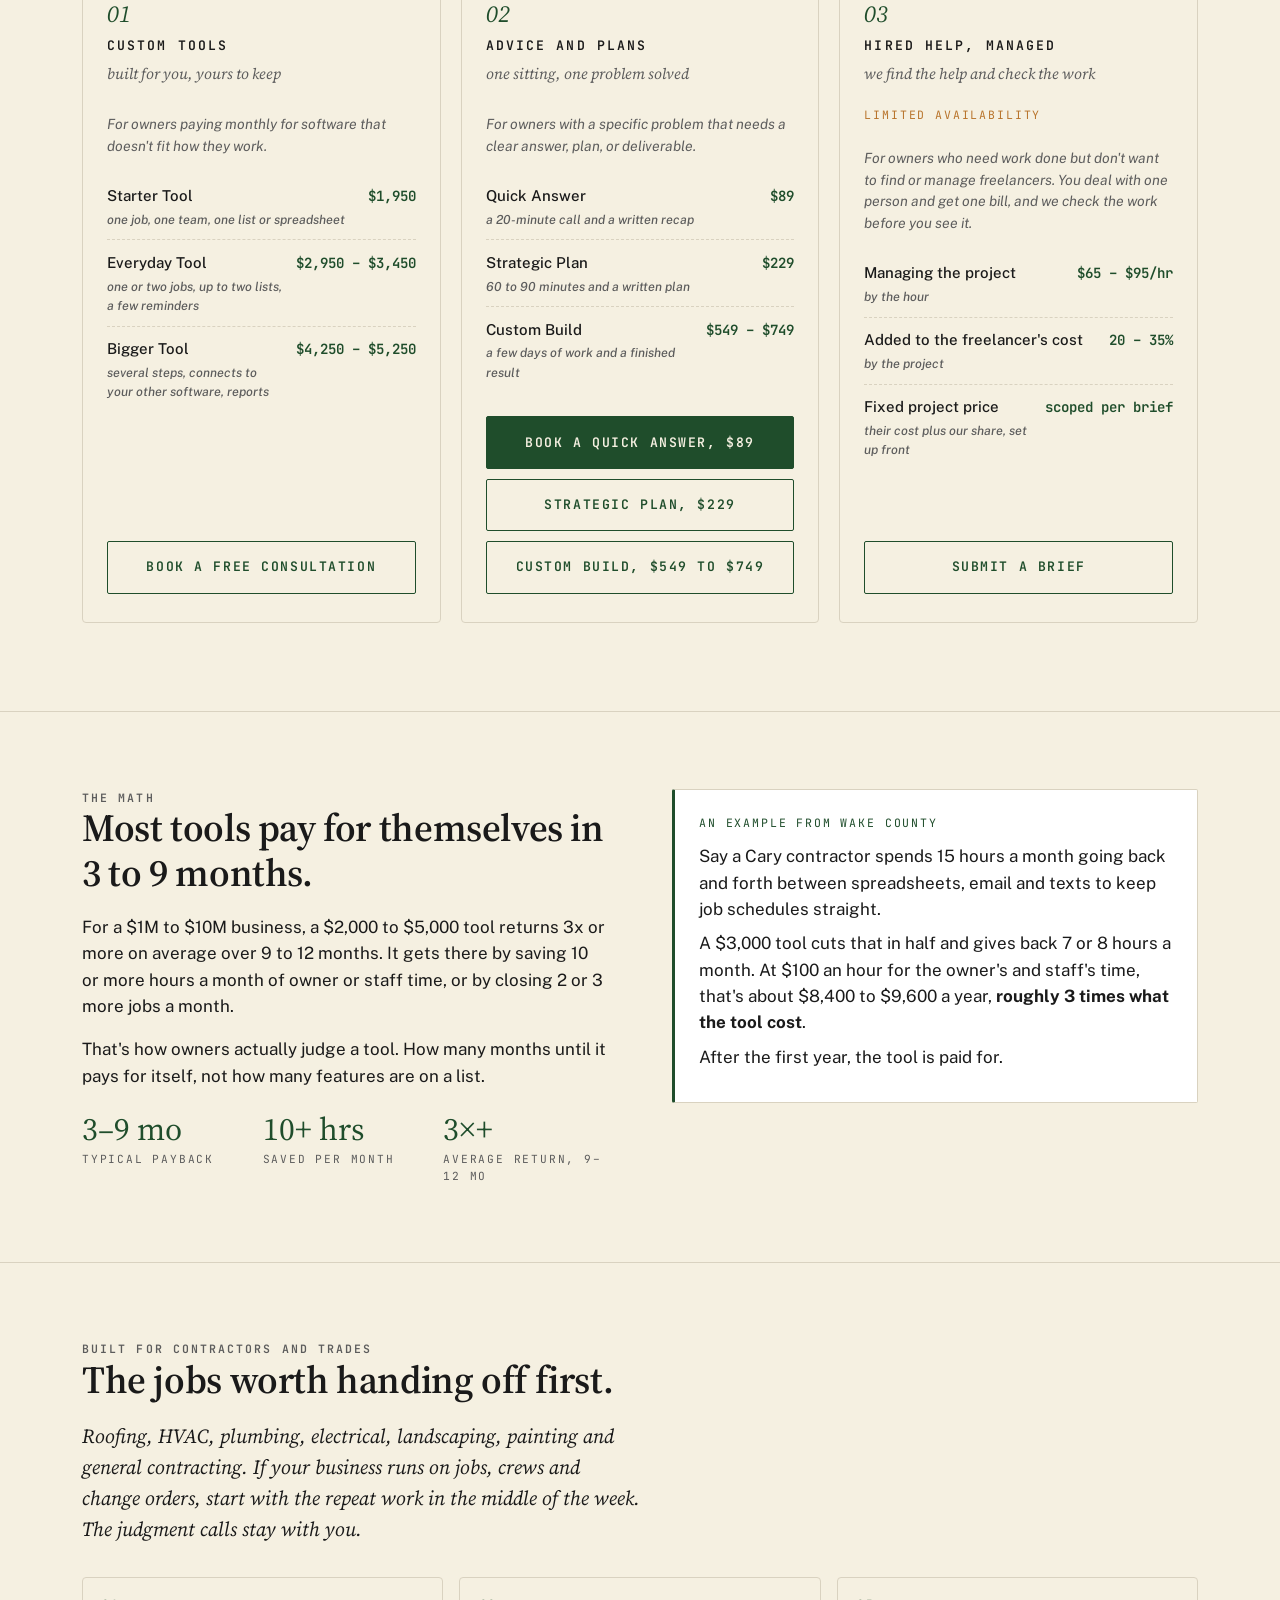
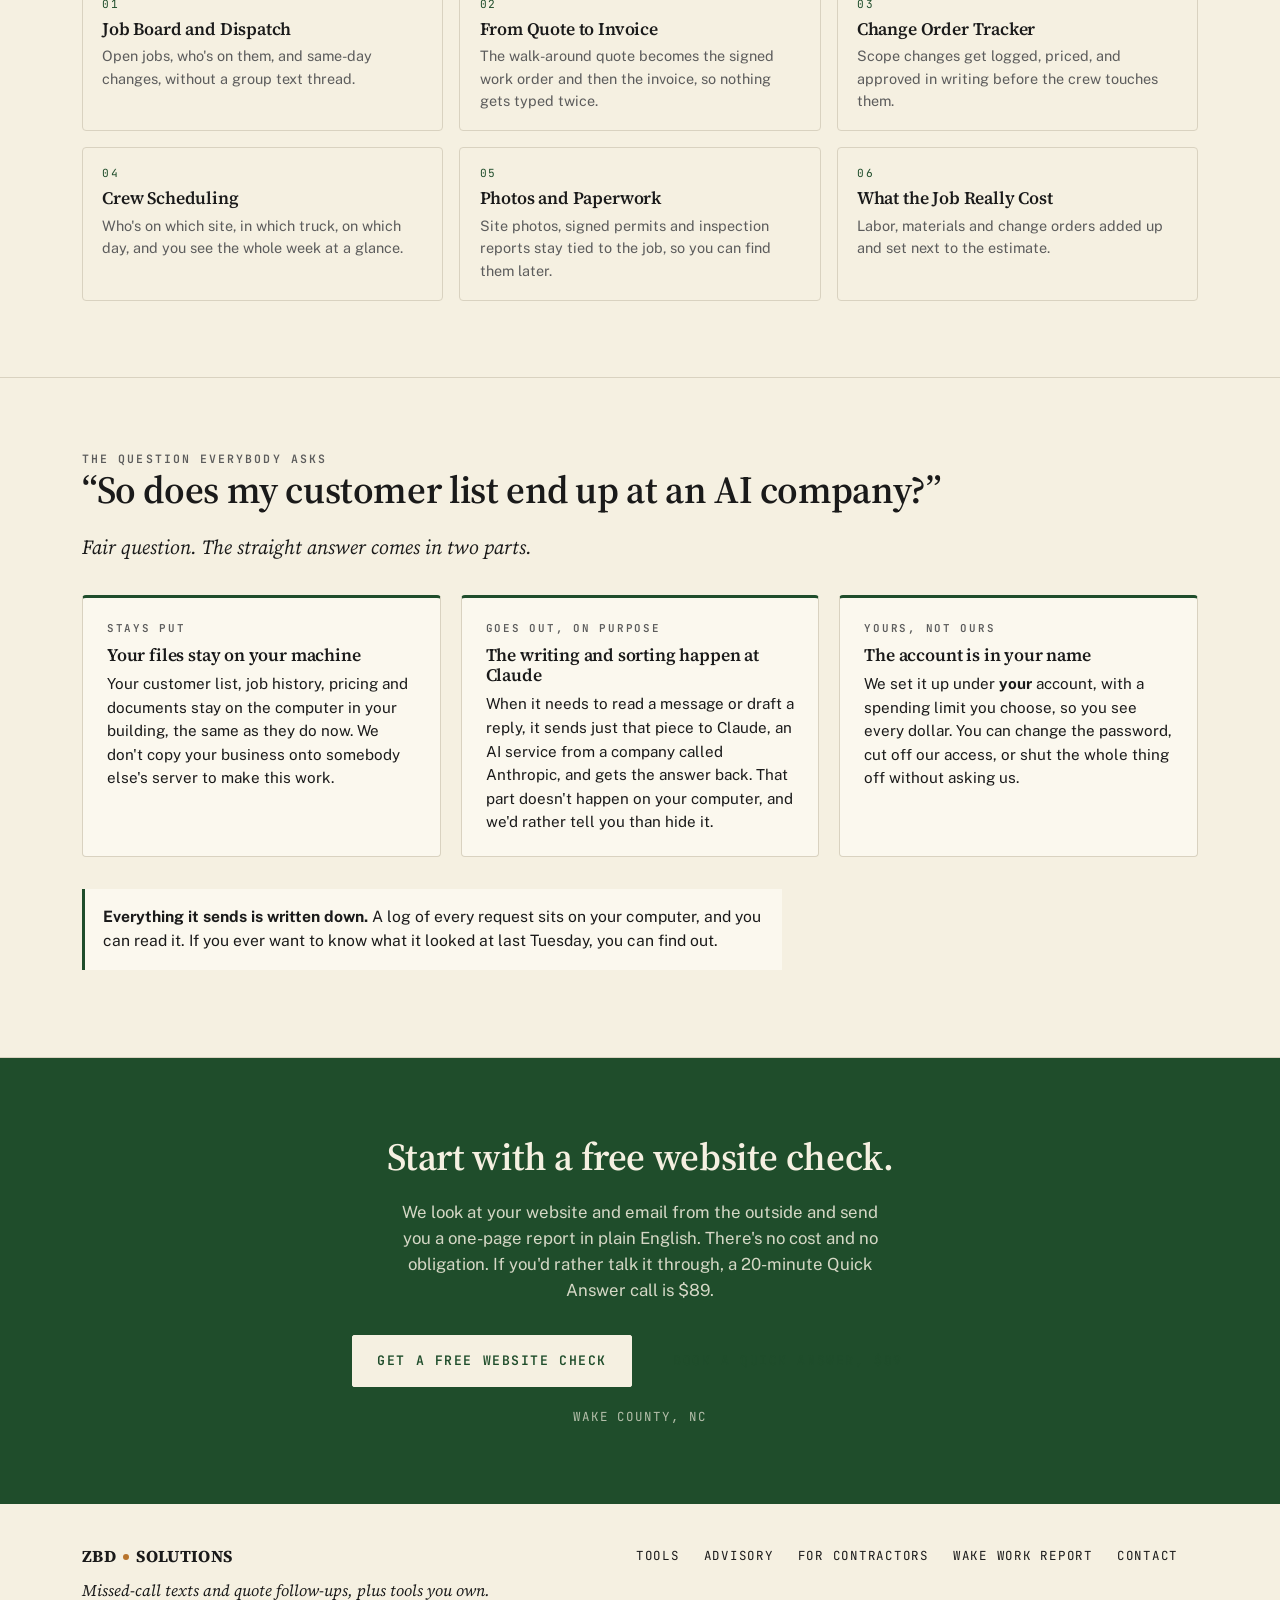
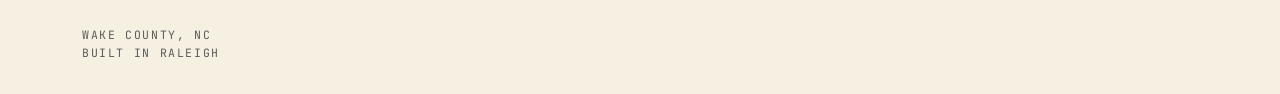
==== commit ac8b58c4: "Homepage body: voice + anti-AI pass (plain owner words, fewer separators, AI named once honestly in " ====
--- a/index.html
+++ b/index.html
@@ -666,9 +666,9 @@
       <a href="#" class="wordmark">ZBD<span class="dot"></span>SOLUTIONS</a>
       <nav class="nav-links" aria-label="Primary">
         <a href="#tools">Tools</a>
-        <a href="#advisory">Advisory</a>
+        <a href="#advisory">Advice</a>
         <a href="#contractors">For contractors</a>
-        <a href="#quick-answer">Quick Answer</a>
+        <a href="/help">Free check</a>
       </nav>
     </div>
   </header>
@@ -699,40 +699,37 @@
   <section class="install">
     <div class="container">
       <div class="eyebrow">How it gets there</div>
-      <h2>Somebody drives over and installs it.</h2>
-      <p class="lede">Not a login. Not a trial. A machine on your network, wired to the
-        files you already have, set up by the person who will also be the one running it.</p>
+      <h2>Somebody drives over and sets it up.</h2>
+      <p class="lede">You don't get a login and a trial. We come to your shop, hook it up to the
+        files you already have, and the person who sets it up is the same one who keeps it running.</p>
 
       <ol class="steps">
         <li>
           <h3>We come to you</h3>
-          <p>One day on site, in your building, with you in the room. Wake County and the
-            Triangle. Close enough to come back when something needs a hand.</p>
+          <p>One day on site, in your building, with you in the room. We work Wake County and the
+            Triangle, so we're close enough to come back when something needs a hand.</p>
         </li>
         <li>
-          <h3>It gets wired to your actual business</h3>
-          <p>Your spreadsheets, your customer database, your job files, your email. Not a
-            blank product you then have to feed. It already knows how your
-            shop works, because we point it at how your shop works.</p>
+          <h3>It runs on what you already use</h3>
+          <p>Your spreadsheets, your customer list, your job files and your email. You don't
+            start from a blank screen and feed it for a month. It works the way your shop
+            already works.</p>
         </li>
         <li>
-          <h3>Nothing is typed by hand</h3>
-          <p>Every step is a script that checks its own work and writes down what it did.
-            You double-click a file and read a plain verdict. If a step can't verify
-            itself, it stops instead of guessing. That's the difference between a
-            setup that works and one that only looks like it worked.</p>
+          <h3>Every step checks itself</h3>
+          <p>Each step checks its own work and writes down what it did, so you can read a plain
+            answer instead of guessing. If a step can't confirm it worked, it stops and tells us.</p>
         </li>
         <li>
-          <h3>Then we run it</h3>
-          <p>It gets watched, corrected and improved every month. When it breaks, you call
-            one person and that person already knows your setup.</p>
+          <h3>Then we keep it running</h3>
+          <p>We watch it, fix it and improve it every month. When something breaks you call
+            one person, and that person already knows your setup.</p>
         </li>
       </ol>
 
-      <p class="install-note"><strong>Why this matters more than the software:</strong>
-        anyone can sell you a subscription to an AI tool. Not many will drive out,
-        put it on your network, connect it to your files, and pick up the phone when it
-        stops working on a Friday. That's really the whole offer.</p>
+      <p class="install-note">Plenty of companies will sell you a software subscription. Not many
+        will drive out, hook it up to your files, and pick up the phone when it quits on a Friday.
+        That's really the whole offer.</p>
     </div>
   </section>
 
@@ -743,36 +740,32 @@
     <div class="container">
       <div class="eyebrow">What it costs</div>
       <h2>From $1,500.</h2>
-      <p class="lede">Every business is shaped differently, so the number depends on what
-        the agent has to touch. Agent work starts at $1,500, and you get a fixed quote
-        after the first look.</p>
+      <p class="lede">Every shop is set up differently, so the price depends on how much it has
+        to touch. Setup work starts at $1,500, and you get a fixed price in writing after the
+        first look.</p>
 
       <div class="range-grid">
         <div class="range-card">
           <div class="tag">Step one</div>
-          <h3>Find the bottleneck</h3>
-          <p>A short look costs nothing. The full readiness review maps one real workflow
-            end to end and shows what should be software, what should be an agent, and what
-            should stay a person.</p>
+          <h3>Find what's slowing you down</h3>
+          <p>A short look costs nothing. The full review follows one real job from the first
+            call to getting paid, and shows what a tool should handle, what a text or reminder
+            can handle, and what should stay with a person.</p>
         </div>
         <div class="range-card">
           <div class="tag">Step two</div>
-          <h3>Build and deploy it</h3>
-          <p>One workflow, running inside the systems you already use. No migration. Yours,
-            one time. Quoted before any work starts.</p>
+          <h3>Set it up</h3>
+          <p>It runs inside the systems you already use, so there's nothing to move over. You
+            pay once for the setup, and you see the price before any work starts.</p>
         </div>
         <div class="range-card">
           <div class="tag">Step three</div>
-          <h3>We run it for you</h3>
-          <p>Watched, corrected and improved every month. That's the part that decides whether
-            an agent is still worth having in six months. Optional, quoted with the build, and
-            you can stop any month.</p>
+          <h3>We keep it running</h3>
+          <p>We watch it, fix it and improve it every month. That's what decides whether it's
+            still worth having six months from now. It's optional, priced with the setup, and
+            you can stop with 30 days' notice.</p>
         </div>
       </div>
-
-      <p class="range-note"><strong>Auto repair and dealerships:</strong> priced separately.
-        That's the vertical where twenty-five years on the bay side changes what the work
-        actually is, and it's worth a conversation instead of a band on a page.</p>
     </div>
   </section>
 
@@ -781,13 +774,13 @@
   <!-- ============================================================ -->
   <section class="comparison">
     <div class="container">
-      <div class="eyebrow">01 · The local market</div>
-      <h2>What you'd pay elsewhere vs what we charge.</h2>
-      <p class="lede">Local agencies and custom-dev shops price internal tools the same way they price marketing sites. We don't. We focus on tightly scoped operations tools, the kind a $1M-$10M contractor actually uses every day.</p>
+      <div class="eyebrow">The local market</div>
+      <h2>What you'd pay elsewhere, and what we charge.</h2>
+      <p class="lede">Local agencies price a small office tool the same way they price a marketing website. We build small tools that do one job well, the kind a contractor actually uses every day.</p>
 
       <div class="comparison-grid">
         <div class="comparison-col">
-          <h3>Raleigh agencies + custom dev</h3>
+          <h3>Raleigh agencies and custom developers</h3>
           <div class="price-row">
             <span class="label">Basic small-business site (PrivateNode, Mythos)</span>
             <span class="price">$2,500 – $4,000</span>
@@ -813,23 +806,23 @@
         <div class="comparison-col us">
           <h3>ZBD Solutions</h3>
           <div class="price-row">
-            <span class="label">Entry internal tool</span>
+            <span class="label">Starter tool</span>
             <span class="price">$1,950</span>
           </div>
           <div class="price-row">
-            <span class="label">Core operations tool</span>
+            <span class="label">Everyday office tool</span>
             <span class="price">$2,950 – $3,450</span>
           </div>
           <div class="price-row">
-            <span class="label">Advanced multi-process tool</span>
+            <span class="label">Bigger tool that ties several jobs together</span>
             <span class="price">$4,250 – $5,250</span>
           </div>
           <div class="price-row">
-            <span class="label">Setup + training (optional)</span>
+            <span class="label">Setup and training (optional)</span>
             <span class="price">$750 – $1,250</span>
           </div>
           <div class="price-row">
-            <span class="label">Care + improvement retainer (optional)</span>
+            <span class="label">Monthly upkeep and changes (optional)</span>
             <span class="price">$275 – $475/mo</span>
           </div>
         </div>
@@ -843,9 +836,9 @@
   <section class="menu" id="tools">
     <div class="container">
       <div class="menu-header">
-        <div class="eyebrow">02 · The menu</div>
-        <h2>Two products, one workshop.</h2>
-        <p class="lede">Pick the lane that fits your problem. Each has a clear scope, a flat price, and a written deliverable. No retainer traps. No vendor lock-in.</p>
+        <div class="eyebrow">The menu</div>
+        <h2>Pick what fits the problem.</h2>
+        <p class="lede">Each one has a clear scope, a flat price, and something in writing at the end. You're never locked into a monthly plan you can't get out of.</p>
       </div>
 
       <div class="lane-grid">
@@ -876,20 +869,20 @@
           </div>
           <div class="lane-num">01</div>
           <div class="lane-label">Custom Tools</div>
-          <div class="lane-sublabel">built for you · yours to keep</div>
-          <p class="who">For owners overpaying for SaaS that doesn't fit their workflow.</p>
+          <div class="lane-sublabel">built for you, yours to keep</div>
+          <p class="who">For owners paying monthly for software that doesn't fit how they work.</p>
 
           <ul class="tier-list">
             <li>
-              <span class="tier-name">Entry Tool<span class="tier-note">1 process · 1 team · 1 data source</span></span>
+              <span class="tier-name">Starter Tool<span class="tier-note">one job, one team, one list or spreadsheet</span></span>
               <span class="tier-price">$1,950</span>
             </li>
             <li>
-              <span class="tier-name">Core Tool<span class="tier-note">1–2 processes · 2 data sources · light automation</span></span>
+              <span class="tier-name">Everyday Tool<span class="tier-note">one or two jobs, up to two lists, a few reminders</span></span>
               <span class="tier-price">$2,950 – $3,450</span>
             </li>
             <li>
-              <span class="tier-name">Advanced Tool<span class="tier-note">multi-step · integrations · reporting</span></span>
+              <span class="tier-name">Bigger Tool<span class="tier-note">several steps, connects to your other software, reports</span></span>
               <span class="tier-price">$4,250 – $5,250</span>
             </li>
           </ul>
@@ -928,29 +921,29 @@
             </svg>
           </div>
           <div class="lane-num">02</div>
-          <div class="lane-label">Custom Builds + Advisory</div>
-          <div class="lane-sublabel">work session · problem solved</div>
+          <div class="lane-label">Advice and Plans</div>
+          <div class="lane-sublabel">one sitting, one problem solved</div>
           <p class="who">For owners with a specific problem that needs a clear answer, plan, or deliverable.</p>
 
           <ul class="tier-list">
             <li>
-              <span class="tier-name">Quick Answer<span class="tier-note">20 min call + written recap</span></span>
+              <span class="tier-name">Quick Answer<span class="tier-note">a 20-minute call and a written recap</span></span>
               <span class="tier-price">$89</span>
             </li>
             <li>
-              <span class="tier-name">Strategic Plan<span class="tier-note">60–90 min + written action plan</span></span>
+              <span class="tier-name">Strategic Plan<span class="tier-note">60 to 90 minutes and a written plan</span></span>
               <span class="tier-price">$229</span>
             </li>
             <li>
-              <span class="tier-name">Custom Build<span class="tier-note">multi-day deep work + deliverable</span></span>
+              <span class="tier-name">Custom Build<span class="tier-note">a few days of work and a finished result</span></span>
               <span class="tier-price">$549 – $749</span>
             </li>
           </ul>
 
           <div class="lane-cta" id="advisory">
-            <a class="btn btn-primary plausible-event-name=zbds-cta-quick-answer" href="mailto:hello@zbdconsulting.com?subject=ZBD%20Solutions%20-%20Quick%20Answer%20(%2489)">Book a Quick Answer · $89</a>
-            <a class="btn btn-secondary plausible-event-name=zbds-cta-strategic-plan" href="mailto:hello@zbdconsulting.com?subject=ZBD%20Solutions%20-%20Strategic%20Plan%20(%24229)">Strategic Plan · $229</a>
-            <a class="btn btn-secondary plausible-event-name=zbds-cta-custom-build" href="mailto:hello@zbdconsulting.com?subject=ZBD%20Solutions%20-%20Custom%20Build%20(%24549-%24749)">Custom Build · $549–$749</a>
+            <a class="btn btn-primary plausible-event-name=zbds-cta-quick-answer" href="mailto:hello@zbdconsulting.com?subject=ZBD%20Solutions%20-%20Quick%20Answer%20(%2489)">Book a Quick Answer, $89</a>
+            <a class="btn btn-secondary plausible-event-name=zbds-cta-strategic-plan" href="mailto:hello@zbdconsulting.com?subject=ZBD%20Solutions%20-%20Strategic%20Plan%20(%24229)">Strategic Plan, $229</a>
+            <a class="btn btn-secondary plausible-event-name=zbds-cta-custom-build" href="mailto:hello@zbdconsulting.com?subject=ZBD%20Solutions%20-%20Custom%20Build%20(%24549-%24749)">Custom Build, $549 to $749</a>
           </div>
         </div>
 
@@ -983,22 +976,22 @@
             </svg>
           </div>
           <div class="lane-num">03</div>
-          <div class="lane-label">Sourced + Supervised</div>
-          <div class="lane-sublabel">coordinated hands · managed work</div>
+          <div class="lane-label">Hired Help, Managed</div>
+          <div class="lane-sublabel">we find the help and check the work</div>
           <div class="gated-note">Limited availability</div>
-          <p class="who">For owners who need work done but don't want to find or manage freelancers. One contact, one invoice, one quality check.</p>
+          <p class="who">For owners who need work done but don't want to find or manage freelancers. You deal with one person and get one bill, and we check the work before you see it.</p>
 
           <ul class="tier-list">
             <li>
-              <span class="tier-name">PM coordination<span class="tier-note">hourly basis</span></span>
+              <span class="tier-name">Managing the project<span class="tier-note">by the hour</span></span>
               <span class="tier-price">$65 – $95/hr</span>
             </li>
             <li>
-              <span class="tier-name">Contractor markup<span class="tier-note">project basis</span></span>
+              <span class="tier-name">Added to the freelancer's cost<span class="tier-note">by the project</span></span>
               <span class="tier-price">20 – 35%</span>
             </li>
             <li>
-              <span class="tier-name">Fixed project fee<span class="tier-note">cost-plus, 30–40% margin</span></span>
+              <span class="tier-name">Fixed project price<span class="tier-note">their cost plus our share, set up front</span></span>
               <span class="tier-price">scoped per brief</span>
             </li>
           </ul>
@@ -1018,10 +1011,10 @@
   <section class="roi">
     <div class="container">
       <div>
-        <div class="eyebrow">03 · The math</div>
-        <h2>Most tools pay for themselves in 3–9 months.</h2>
-        <p>For a $1M–$10M business, a $2,000–$5,000 tool returns 3x+ on average over 9–12 months by saving 10+ hours per month of owner or staff time or adding 2–3 additional closed jobs per month.</p>
-        <p>That's how SMB owners actually evaluate operational software. Payback in months, not features in a checkbox grid.</p>
+        <div class="eyebrow">The math</div>
+        <h2>Most tools pay for themselves in 3 to 9 months.</h2>
+        <p>For a $1M to $10M business, a $2,000 to $5,000 tool returns 3x or more on average over 9 to 12 months. It gets there by saving 10 or more hours a month of owner or staff time, or by closing 2 or 3 more jobs a month.</p>
+        <p>That's how owners actually judge a tool. How many months until it pays for itself, not how many features are on a list.</p>
 
         <div class="stats">
           <div class="stat">
@@ -1040,10 +1033,10 @@
       </div>
 
       <aside class="example">
-        <div class="label-tag">Worked example · Wake County</div>
-        <p>A Cary contractor spends 15 hours/month bouncing between spreadsheets, email, and text messages to coordinate job site schedules.</p>
-        <p>A $3,000 internal tool cuts that in half, buying back 7–8 hours every month. At a $100/hour blended owner-and-staff cost, that's about $8,400–$9,600 a year. That's <strong>roughly 3× what the tool cost</strong>.</p>
-        <p>After the first year, it's pure upside.</p>
+        <div class="label-tag">An example from Wake County</div>
+        <p>Say a Cary contractor spends 15 hours a month going back and forth between spreadsheets, email and texts to keep job schedules straight.</p>
+        <p>A $3,000 tool cuts that in half and gives back 7 or 8 hours a month. At $100 an hour for the owner's and staff's time, that's about $8,400 to $9,600 a year, <strong>roughly 3 times what the tool cost</strong>.</p>
+        <p>After the first year, the tool is paid for.</p>
       </aside>
     </div>
   </section>
@@ -1053,40 +1046,40 @@
   <!-- ============================================================ -->
   <section class="vertical" id="contractors">
     <div class="container">
-      <div class="eyebrow">04 · Built for contractors + trades</div>
-      <h2>The jobs an agent takes first.</h2>
-      <p class="lede">Construction, roofing, HVAC, electrical, landscaping, plumbing, painting, general contracting. If your business runs on jobs, crews, and change orders, these are the workflows worth handing over first. That's the repetitive middle, not the judgment calls.</p>
+      <div class="eyebrow">Built for contractors and trades</div>
+      <h2>The jobs worth handing off first.</h2>
+      <p class="lede">Roofing, HVAC, plumbing, electrical, landscaping, painting and general contracting. If your business runs on jobs, crews and change orders, start with the repeat work in the middle of the week. The judgment calls stay with you.</p>
 
       <div class="vertical-grid">
         <div class="tool-card">
-          <div class="tag">Agent · 01</div>
-          <h3>Job Board + Dispatch</h3>
-          <p>Active jobs, crew assignments, and same-day reassignments without a group text thread.</p>
+          <div class="tag">01</div>
+          <h3>Job Board and Dispatch</h3>
+          <p>Open jobs, who's on them, and same-day changes, without a group text thread.</p>
         </div>
         <div class="tool-card">
-          <div class="tag">Agent · 02</div>
-          <h3>Estimate → Invoice Pipeline</h3>
-          <p>From walk-around quote to signed work order to invoice. One trail, no re-typing.</p>
+          <div class="tag">02</div>
+          <h3>From Quote to Invoice</h3>
+          <p>The walk-around quote becomes the signed work order and then the invoice, so nothing gets typed twice.</p>
         </div>
         <div class="tool-card">
-          <div class="tag">Agent · 03</div>
+          <div class="tag">03</div>
           <h3>Change Order Tracker</h3>
           <p>Scope changes get logged, priced, and approved in writing before the crew touches them.</p>
         </div>
         <div class="tool-card">
-          <div class="tag">Agent · 04</div>
+          <div class="tag">04</div>
           <h3>Crew Scheduling</h3>
-          <p>Who's on which site, which truck, which day. Owner sees the week at a glance.</p>
+          <p>Who's on which site, in which truck, on which day, and you see the whole week at a glance.</p>
         </div>
         <div class="tool-card">
-          <div class="tag">Agent · 05</div>
-          <h3>Photo + Document Capture</h3>
-          <p>Site photos, signed permits, inspection reports. Tied to the job, searchable later.</p>
+          <div class="tag">05</div>
+          <h3>Photos and Paperwork</h3>
+          <p>Site photos, signed permits and inspection reports stay tied to the job, so you can find them later.</p>
         </div>
         <div class="tool-card">
-          <div class="tag">Agent · 06</div>
-          <h3>Job Costing Dashboard</h3>
-          <p>What did the job actually cost? Labor + materials + change orders vs the estimate.</p>
+          <div class="tag">06</div>
+          <h3>What the Job Really Cost</h3>
+          <p>Labor, materials and change orders added up and set next to the estimate.</p>
         </div>
       </div>
     </div>
@@ -1099,38 +1092,35 @@
     <div class="container">
       <div class="eyebrow">The question everybody asks</div>
       <h2>&ldquo;So does my customer list end up at an AI company?&rdquo;</h2>
-      <p class="lede">Fair question, and the honest answer has two halves.</p>
+      <p class="lede">Fair question. The straight answer comes in two parts.</p>
 
       <div class="data-grid">
         <div class="data-card">
           <div class="tag">Stays put</div>
           <h3>Your files stay on your machine</h3>
-          <p>The customer list, the job history, the pricing, the documents. Those
-            live on the box in your building, the same as they do now. We do not copy your
-            business onto somebody else's server to make this work.</p>
+          <p>Your customer list, job history, pricing and documents stay on the computer in
+            your building, the same as they do now. We don't copy your business onto somebody
+            else's server to make this work.</p>
         </div>
         <div class="data-card">
           <div class="tag">Goes out, on purpose</div>
-          <h3>The thinking happens at Claude</h3>
-          <p>When the agent needs to actually reason about something, it sends only that piece
-            to Anthropic's Claude and gets an answer
-            back. That part is not local, and anyone who tells you otherwise is selling you
-            something slower and worse.</p>
+          <h3>The writing and sorting happen at Claude</h3>
+          <p>When it needs to read a message or draft a reply, it sends just that piece to
+            Claude, an AI service from a company called Anthropic, and gets the answer back.
+            That part doesn't happen on your computer, and we'd rather tell you than hide it.</p>
         </div>
         <div class="data-card">
           <div class="tag">Yours, not ours</div>
           <h3>The account is in your name</h3>
-          <p>We set it up under <strong>your</strong> Anthropic account, with a spending
-            cap you choose. You see every dollar. You can change the password, cut our
-            access, or shut the whole thing off without asking us. We'd
-            rather you have that button than not.</p>
+          <p>We set it up under <strong>your</strong> account, with a spending limit you
+            choose, so you see every dollar. You can change the password, cut off our access,
+            or shut the whole thing off without asking us.</p>
         </div>
       </div>
 
-      <p class="data-note"><strong>Everything it sends is written down.</strong> There is a
-        log of every request, on your machine, that you can read. If you ever want to know
-        what it looked at on a Tuesday, that's a question with an answer, not a
-        shrug.</p>
+      <p class="data-note"><strong>Everything it sends is written down.</strong> A log of
+        every request sits on your computer, and you can read it. If you ever want to know
+        what it looked at last Tuesday, you can find out.</p>
     </div>
   </section>
 
@@ -1139,10 +1129,11 @@
   <!-- ============================================================ -->
   <section class="cta-block" id="quick-answer">
     <div class="container">
-      <h2>Start with a Quick Answer.</h2>
-      <p class="sub">$89, 20 minutes, one written recap. Decide in twenty minutes whether a tool makes sense for your business.</p>
-      <a class="btn btn-primary plausible-event-name=zbds-cta-quick-answer" href="mailto:hello@zbdconsulting.com?subject=ZBD%20Solutions%20-%20Quick%20Answer%20(%2489)">Book your Quick Answer · $89</a>
-      <div class="meta">Runs on your existing systems · Cancel any month · Wake County, NC</div>
+      <h2>Start with a free website check.</h2>
+      <p class="sub">We look at your website and email from the outside and send you a one-page report in plain English. There's no cost and no obligation. If you'd rather talk it through, a 20-minute Quick Answer call is $89.</p>
+      <a class="btn btn-primary plausible-event-name=zbds-cta-free-check" href="/help">Get a free website check</a>
+      <a class="btn btn-secondary plausible-event-name=zbds-cta-quick-answer" href="mailto:hello@zbdconsulting.com?subject=ZBD%20Solutions%20-%20Quick%20Answer%20(%2489)">Book a Quick Answer, $89</a>
+      <div class="meta">Wake County, NC</div>
     </div>
   </section>
 
@@ -1163,7 +1154,7 @@
         <a class="plausible-event-name=zbds-email-click" href="mailto:hello@zbdconsulting.com">Contact</a>
       </div>
       <div class="footer-meta">
-        Wake County · NC<br>
+        Wake County, NC<br>
         Built in Raleigh
       </div>
     </div>
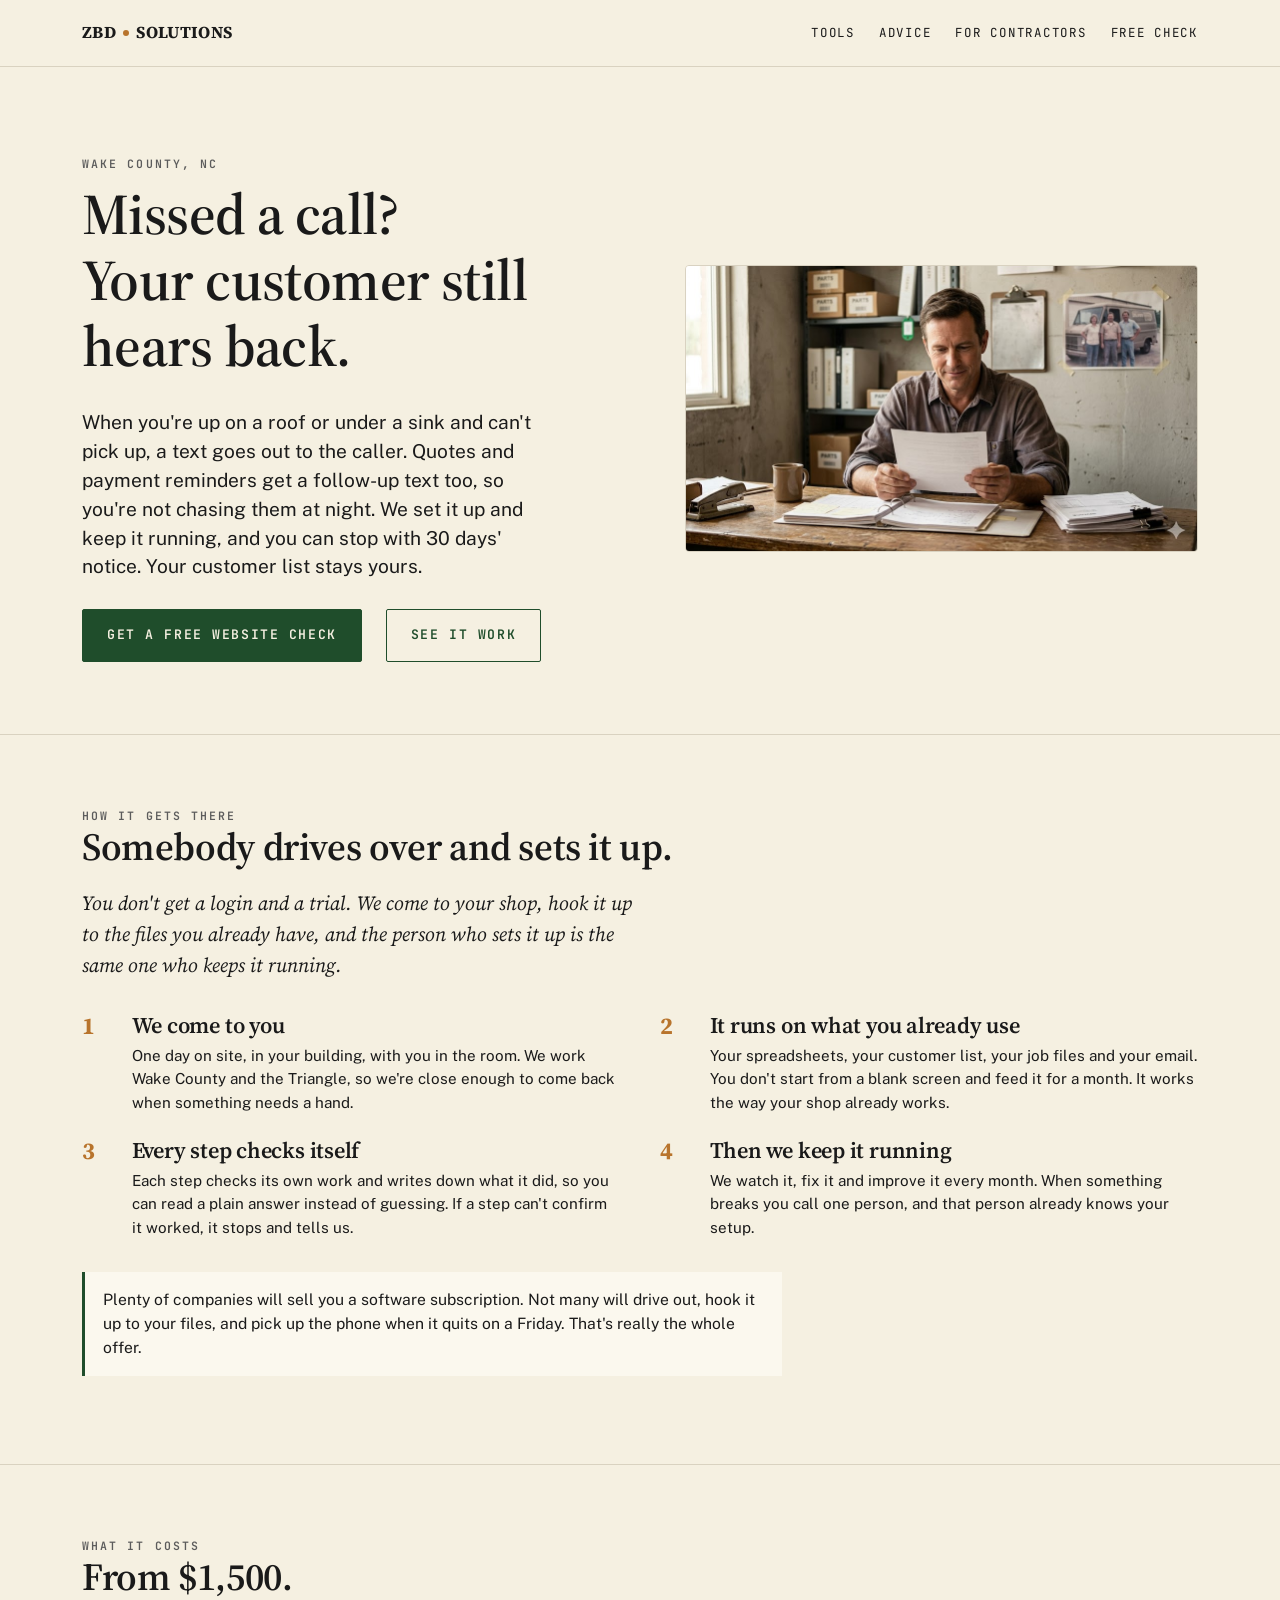
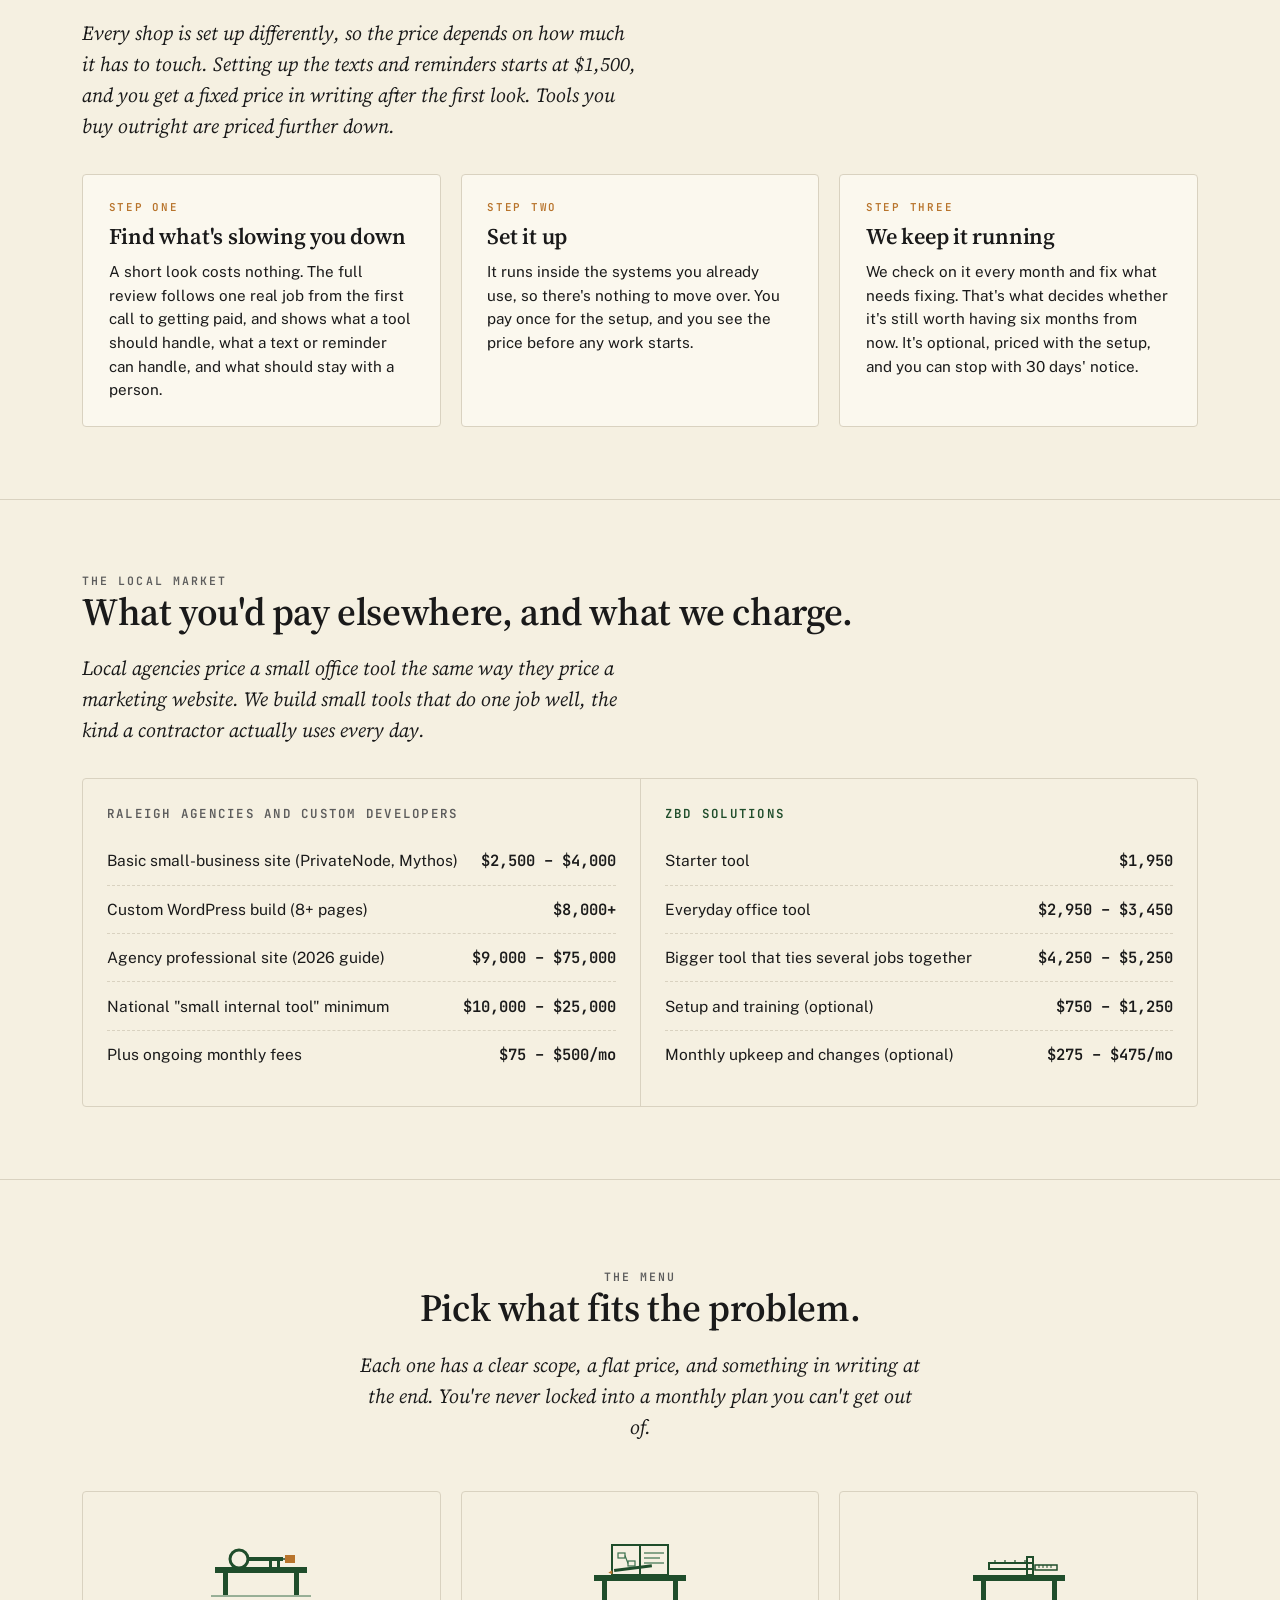
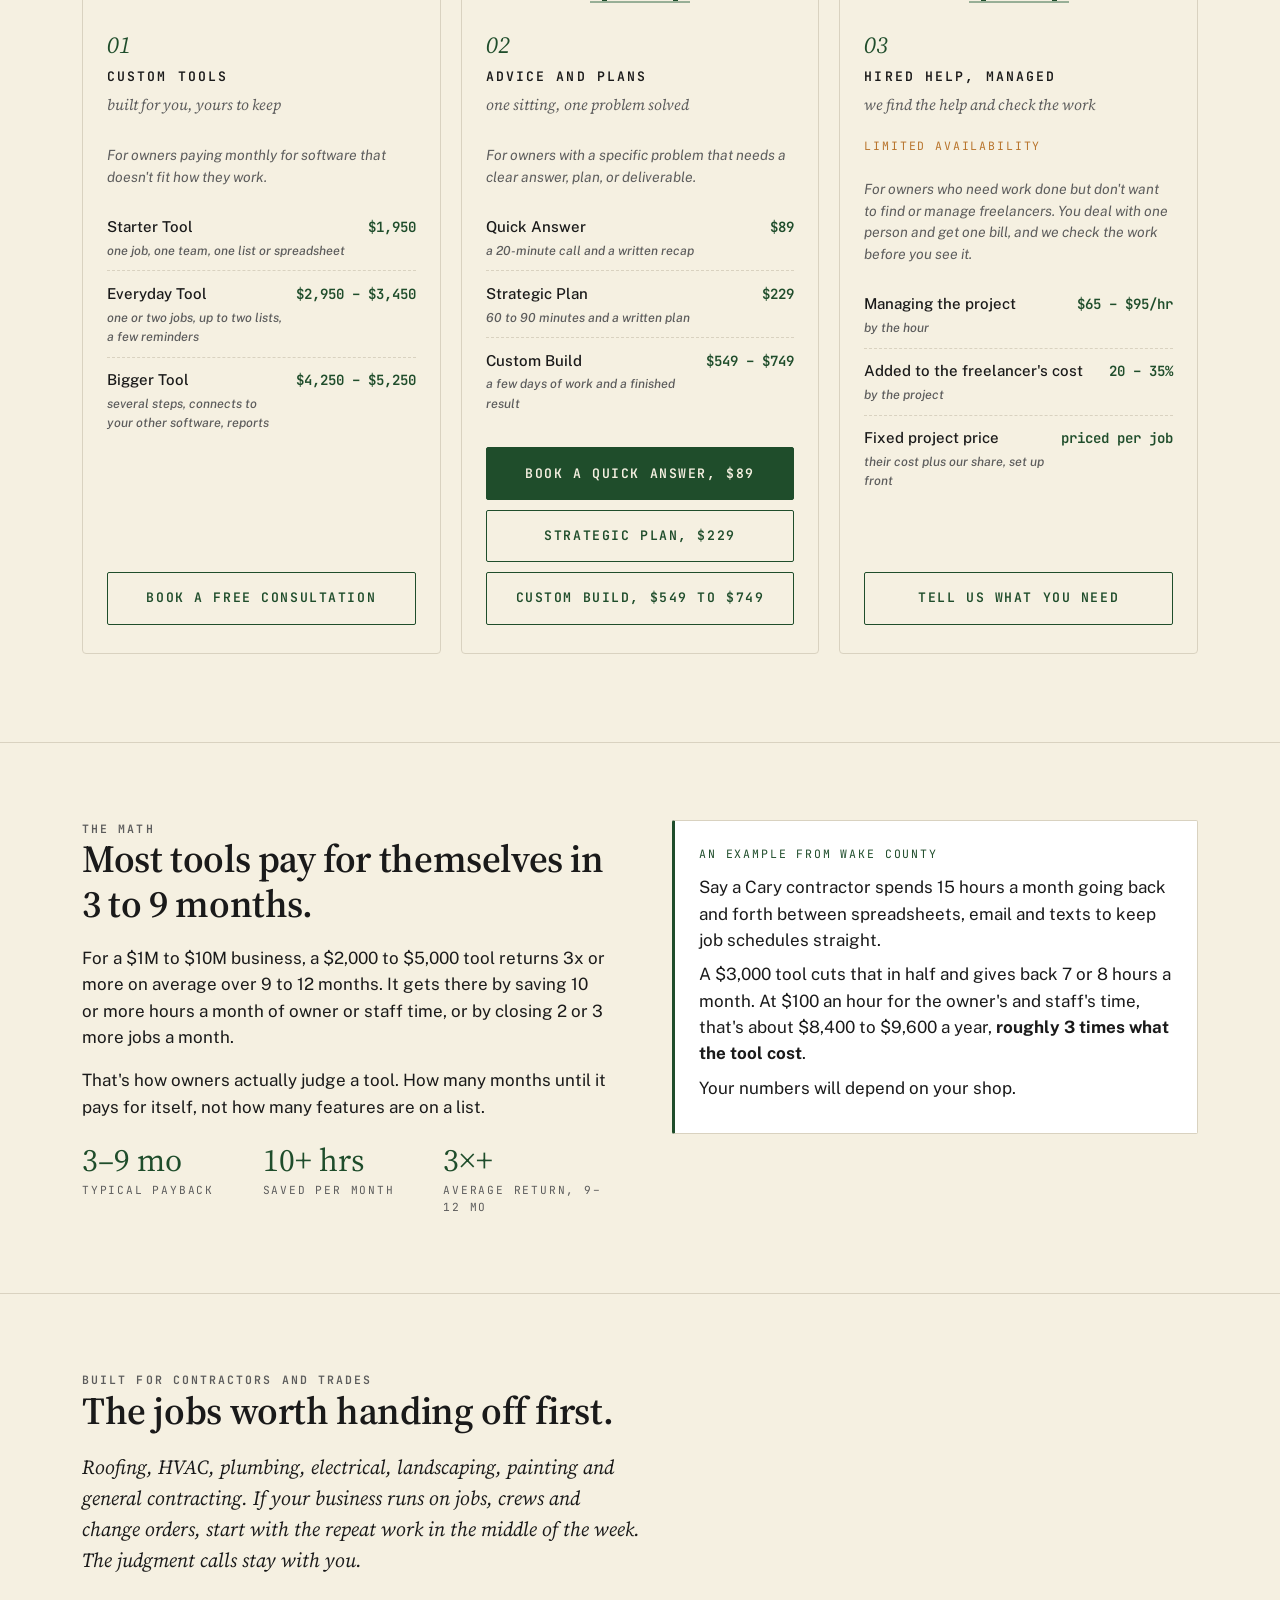
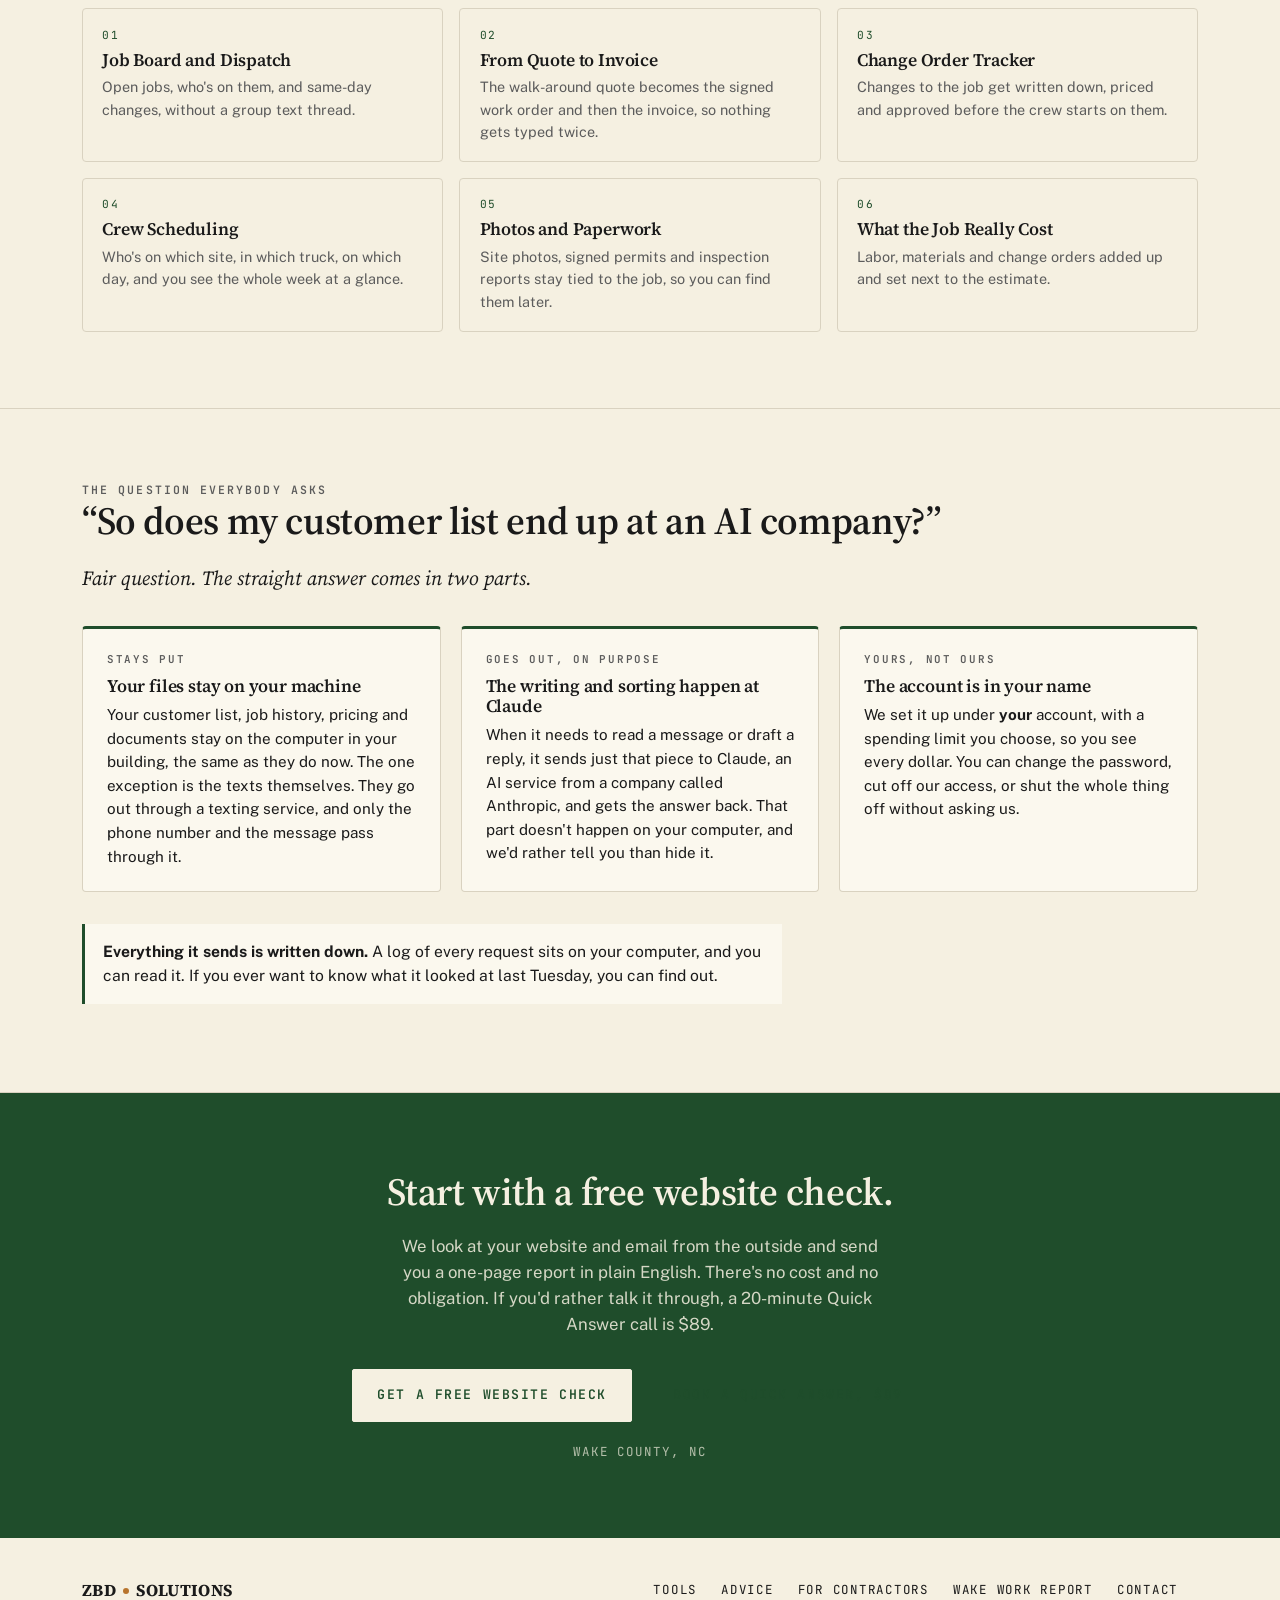
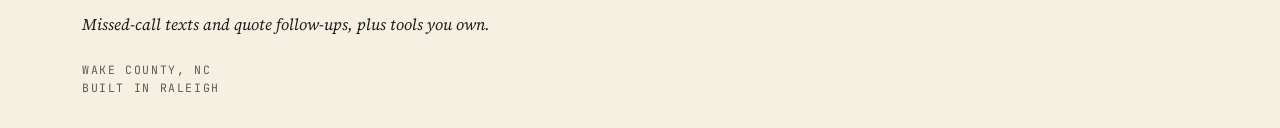
==== commit 02d88cd0: "Homepage: blind-review fixes (payback contradiction, texting-service honesty, $1,500 named, plain la" ====
--- a/index.html
+++ b/index.html
@@ -681,7 +681,7 @@
       <div>
         <div class="eyebrow">Wake County, NC</div>
         <h1>Missed a call?<br>Your customer still hears back.</h1>
-        <p class="sub">When you're up on a roof or under a sink and can't pick up, a text goes out to the caller. Quotes and payment reminders get a follow-up text too, so you're not chasing them at night. We set it up and keep it running, and you can stop any time with 30 days' notice. Your customer list stays yours.</p>
+        <p class="sub">When you're up on a roof or under a sink and can't pick up, a text goes out to the caller. Quotes and payment reminders get a follow-up text too, so you're not chasing them at night. We set it up and keep it running, and you can stop with 30 days' notice. Your customer list stays yours.</p>
         <div class="cta-row">
           <a class="btn btn-primary plausible-event-name=zbds-hero-primary" href="/help">Get a free website check</a>
           <a class="btn btn-secondary plausible-event-name=zbds-hero-secondary" href="/demo">See it work</a>
@@ -741,8 +741,8 @@
       <div class="eyebrow">What it costs</div>
       <h2>From $1,500.</h2>
       <p class="lede">Every shop is set up differently, so the price depends on how much it has
-        to touch. Setup work starts at $1,500, and you get a fixed price in writing after the
-        first look.</p>
+        to touch. Setting up the texts and reminders starts at $1,500, and you get a fixed price
+        in writing after the first look. Tools you buy outright are priced further down.</p>
 
       <div class="range-grid">
         <div class="range-card">
@@ -761,8 +761,8 @@
         <div class="range-card">
           <div class="tag">Step three</div>
           <h3>We keep it running</h3>
-          <p>We watch it, fix it and improve it every month. That's what decides whether it's
-            still worth having six months from now. It's optional, priced with the setup, and
+          <p>We check on it every month and fix what needs fixing. That's what decides whether
+            it's still worth having six months from now. It's optional, priced with the setup, and
             you can stop with 30 days' notice.</p>
         </div>
       </div>
@@ -992,12 +992,12 @@
             </li>
             <li>
               <span class="tier-name">Fixed project price<span class="tier-note">their cost plus our share, set up front</span></span>
-              <span class="tier-price">scoped per brief</span>
+              <span class="tier-price">priced per job</span>
             </li>
           </ul>
 
           <div class="lane-cta">
-            <a class="btn btn-secondary plausible-event-name=zbds-cta-brief-submit" href="brief.html">Submit a brief</a>
+            <a class="btn btn-secondary plausible-event-name=zbds-cta-brief-submit" href="brief.html">Tell us what you need</a>
           </div>
         </div>
 
@@ -1036,7 +1036,7 @@
         <div class="label-tag">An example from Wake County</div>
         <p>Say a Cary contractor spends 15 hours a month going back and forth between spreadsheets, email and texts to keep job schedules straight.</p>
         <p>A $3,000 tool cuts that in half and gives back 7 or 8 hours a month. At $100 an hour for the owner's and staff's time, that's about $8,400 to $9,600 a year, <strong>roughly 3 times what the tool cost</strong>.</p>
-        <p>After the first year, the tool is paid for.</p>
+        <p>Your numbers will depend on your shop.</p>
       </aside>
     </div>
   </section>
@@ -1064,7 +1064,7 @@
         <div class="tool-card">
           <div class="tag">03</div>
           <h3>Change Order Tracker</h3>
-          <p>Scope changes get logged, priced, and approved in writing before the crew touches them.</p>
+          <p>Changes to the job get written down, priced and approved before the crew starts on them.</p>
         </div>
         <div class="tool-card">
           <div class="tag">04</div>
@@ -1099,8 +1099,9 @@
           <div class="tag">Stays put</div>
           <h3>Your files stay on your machine</h3>
           <p>Your customer list, job history, pricing and documents stay on the computer in
-            your building, the same as they do now. We don't copy your business onto somebody
-            else's server to make this work.</p>
+            your building, the same as they do now. The one exception is the texts themselves.
+            They go out through a texting service, and only the phone number and the message pass
+            through it.</p>
         </div>
         <div class="data-card">
           <div class="tag">Goes out, on purpose</div>
@@ -1148,7 +1149,7 @@
       </div>
       <div class="footer-links">
         <a href="#tools">Tools</a>
-        <a href="#advisory">Advisory</a>
+        <a href="#advisory">Advice</a>
         <a href="#contractors">For contractors</a>
         <a class="plausible-event-name=zbds-news-click" href="https://news.zbdconsulting.com">Wake Work Report</a>
         <a class="plausible-event-name=zbds-email-click" href="mailto:hello@zbdconsulting.com">Contact</a>
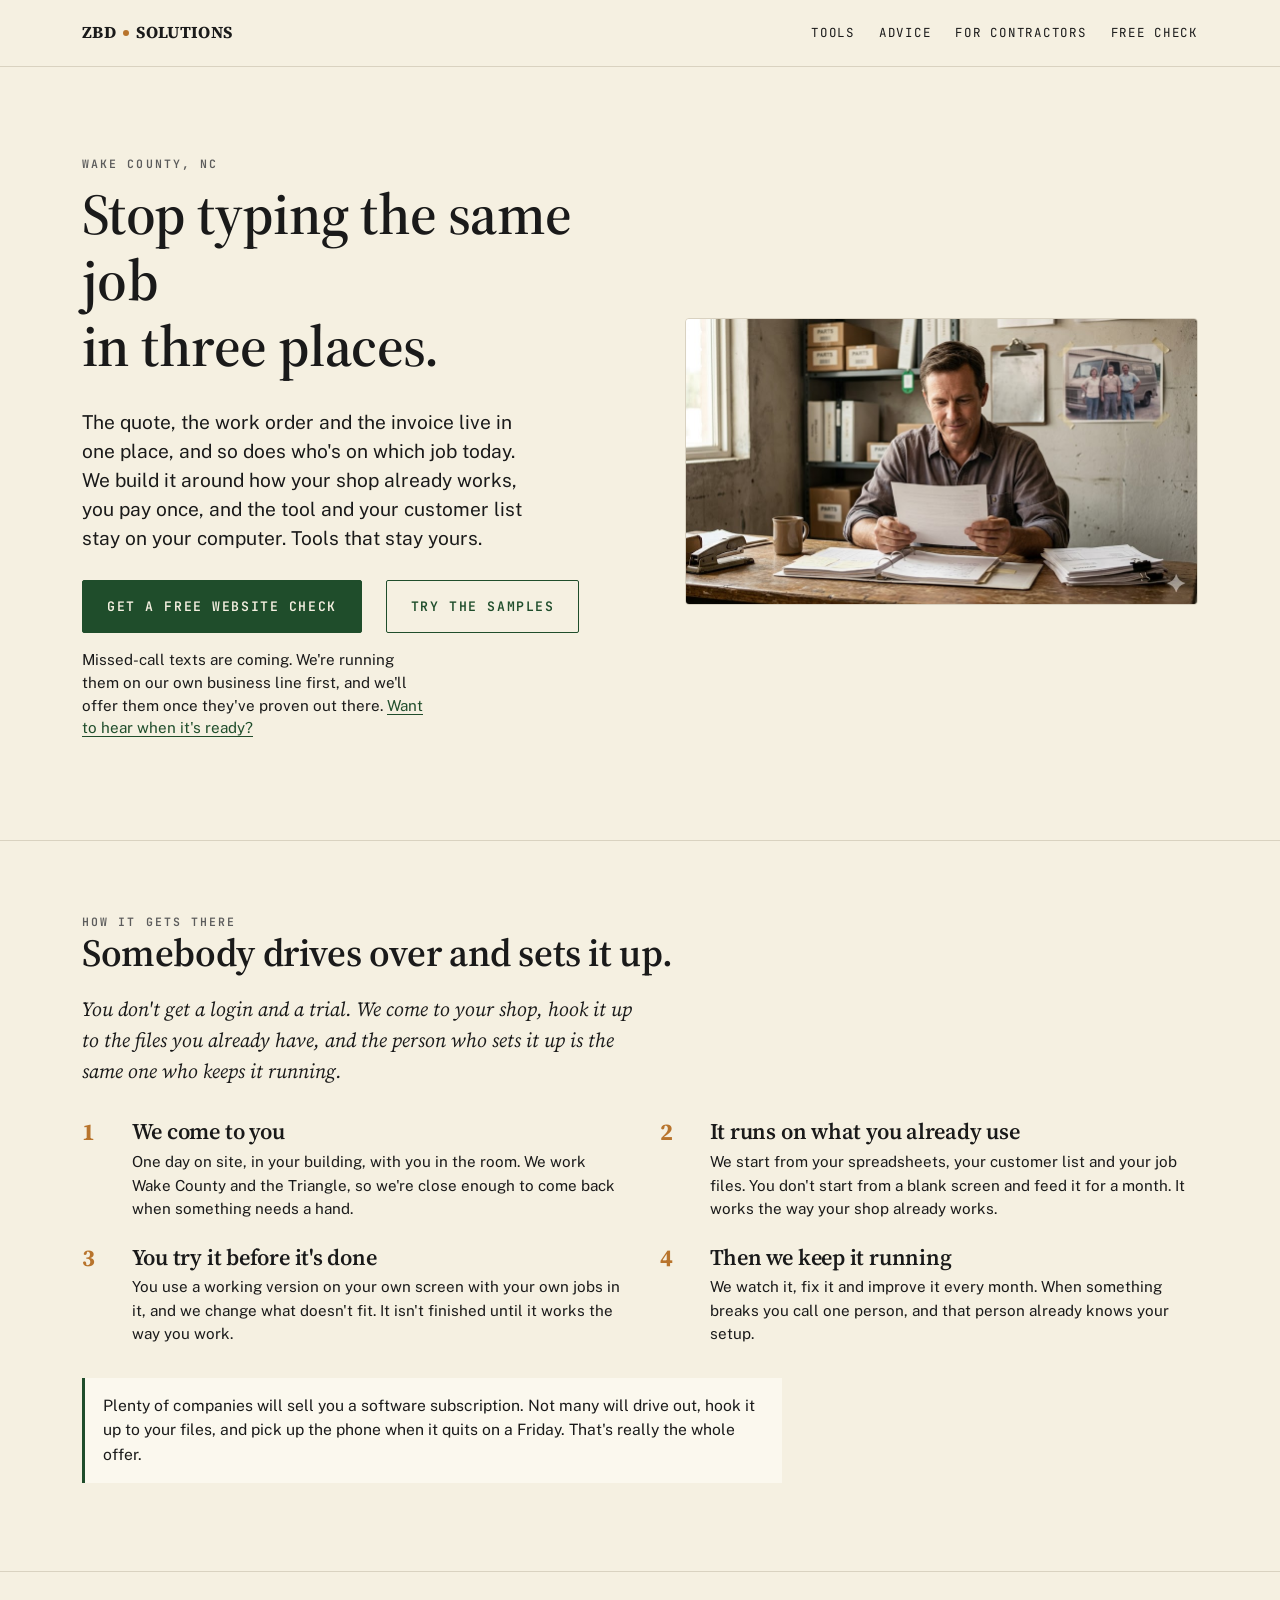
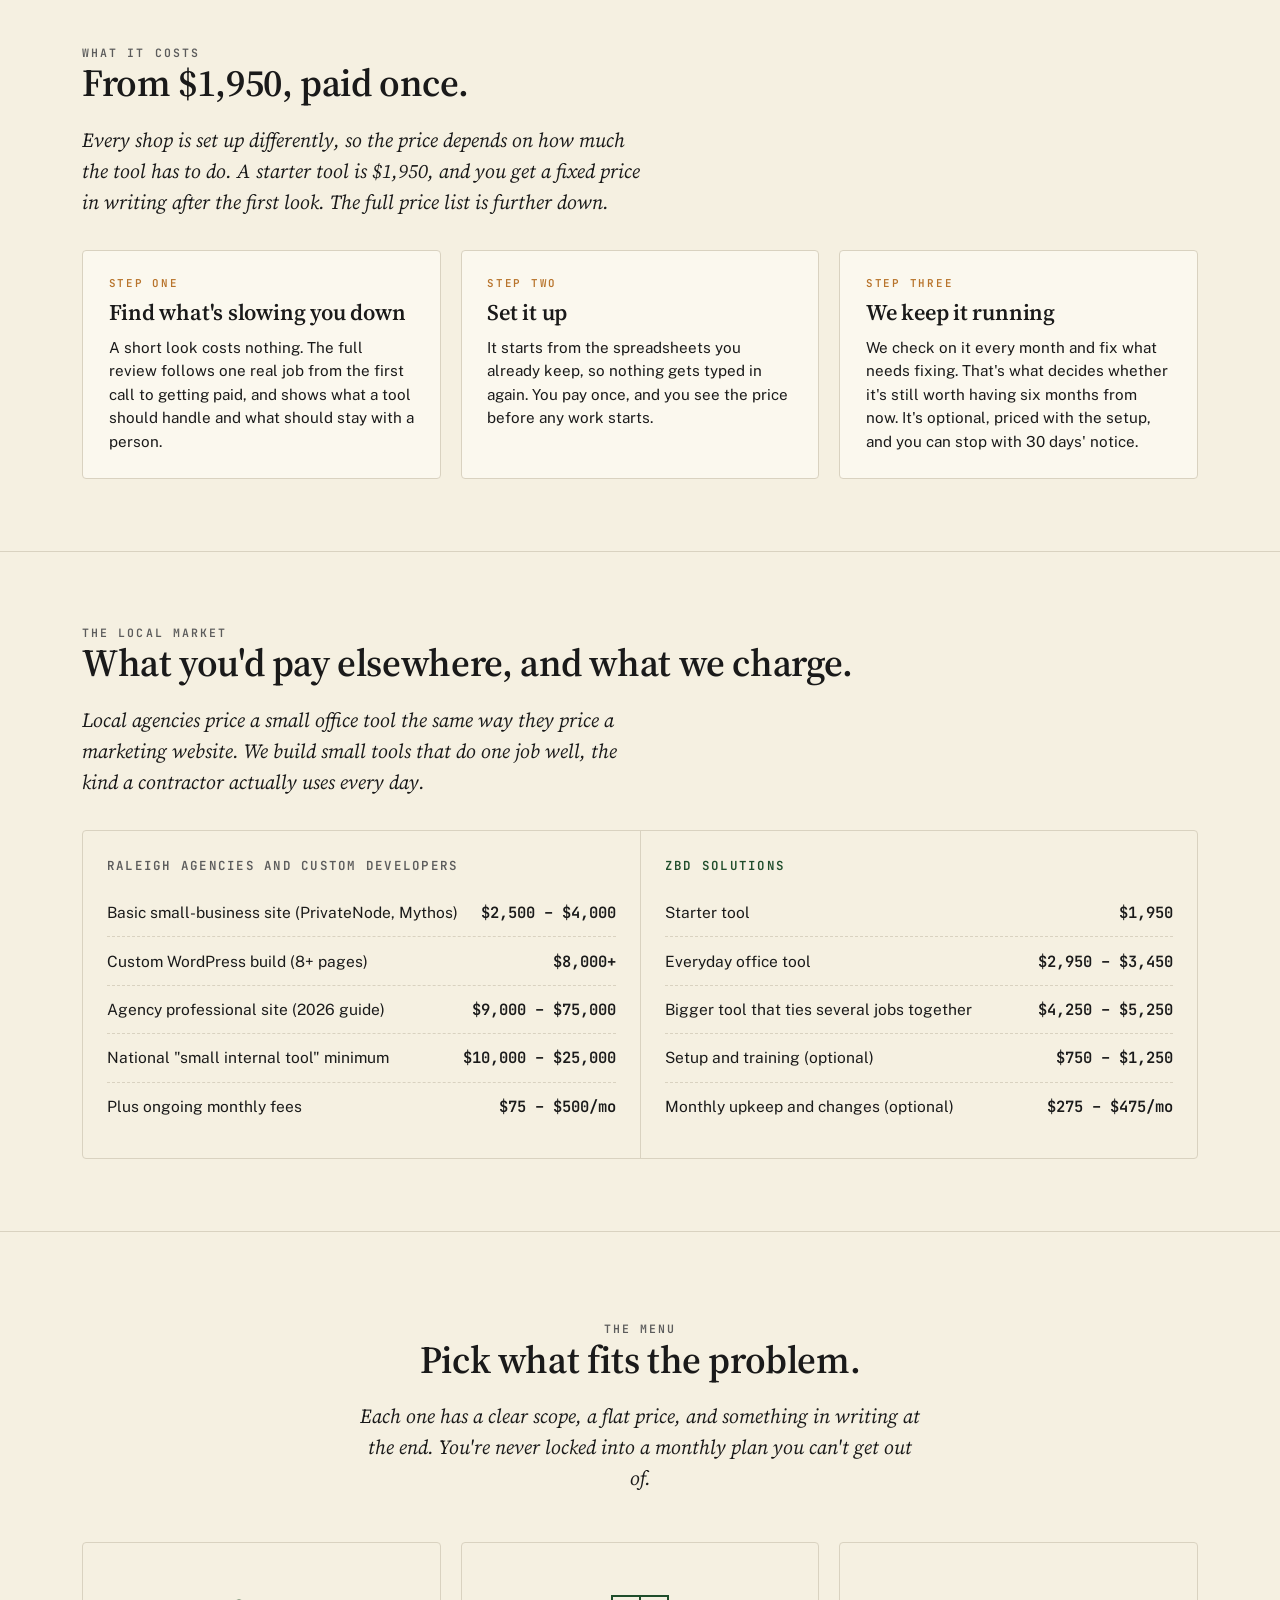
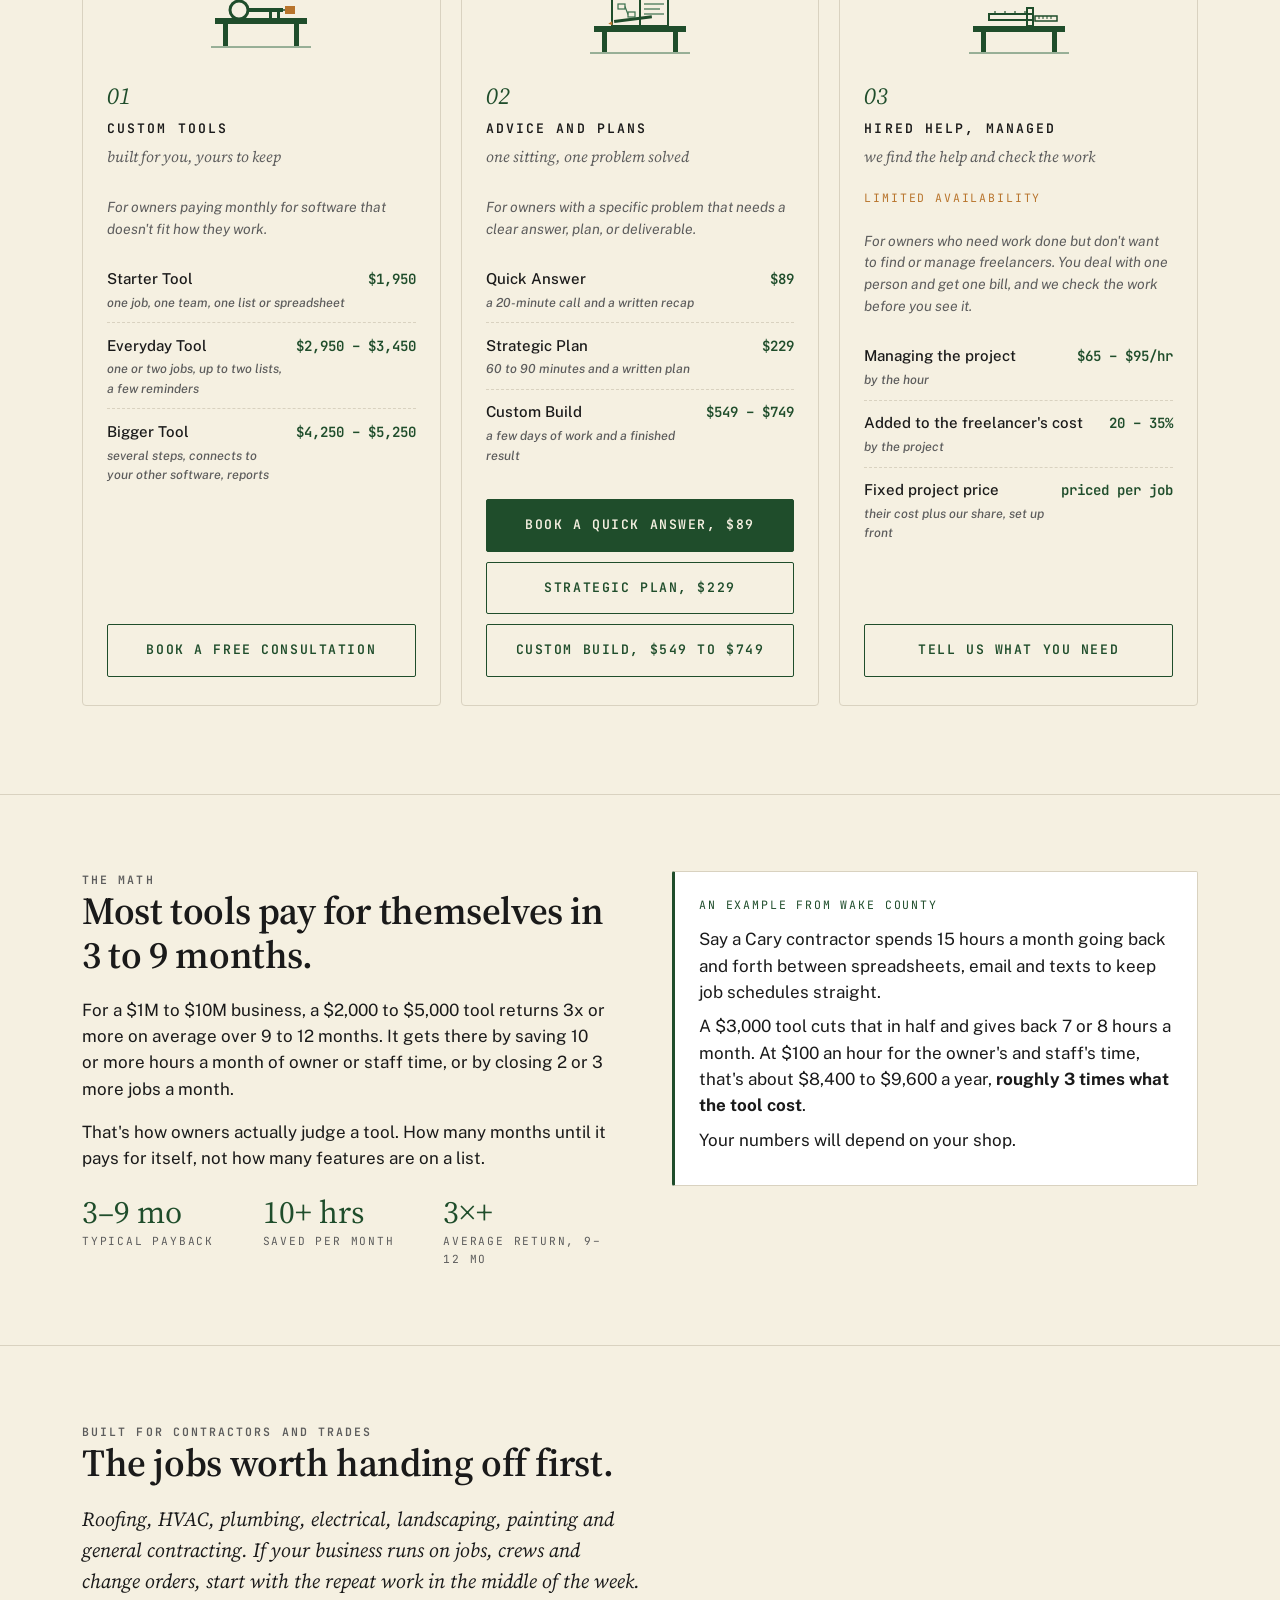
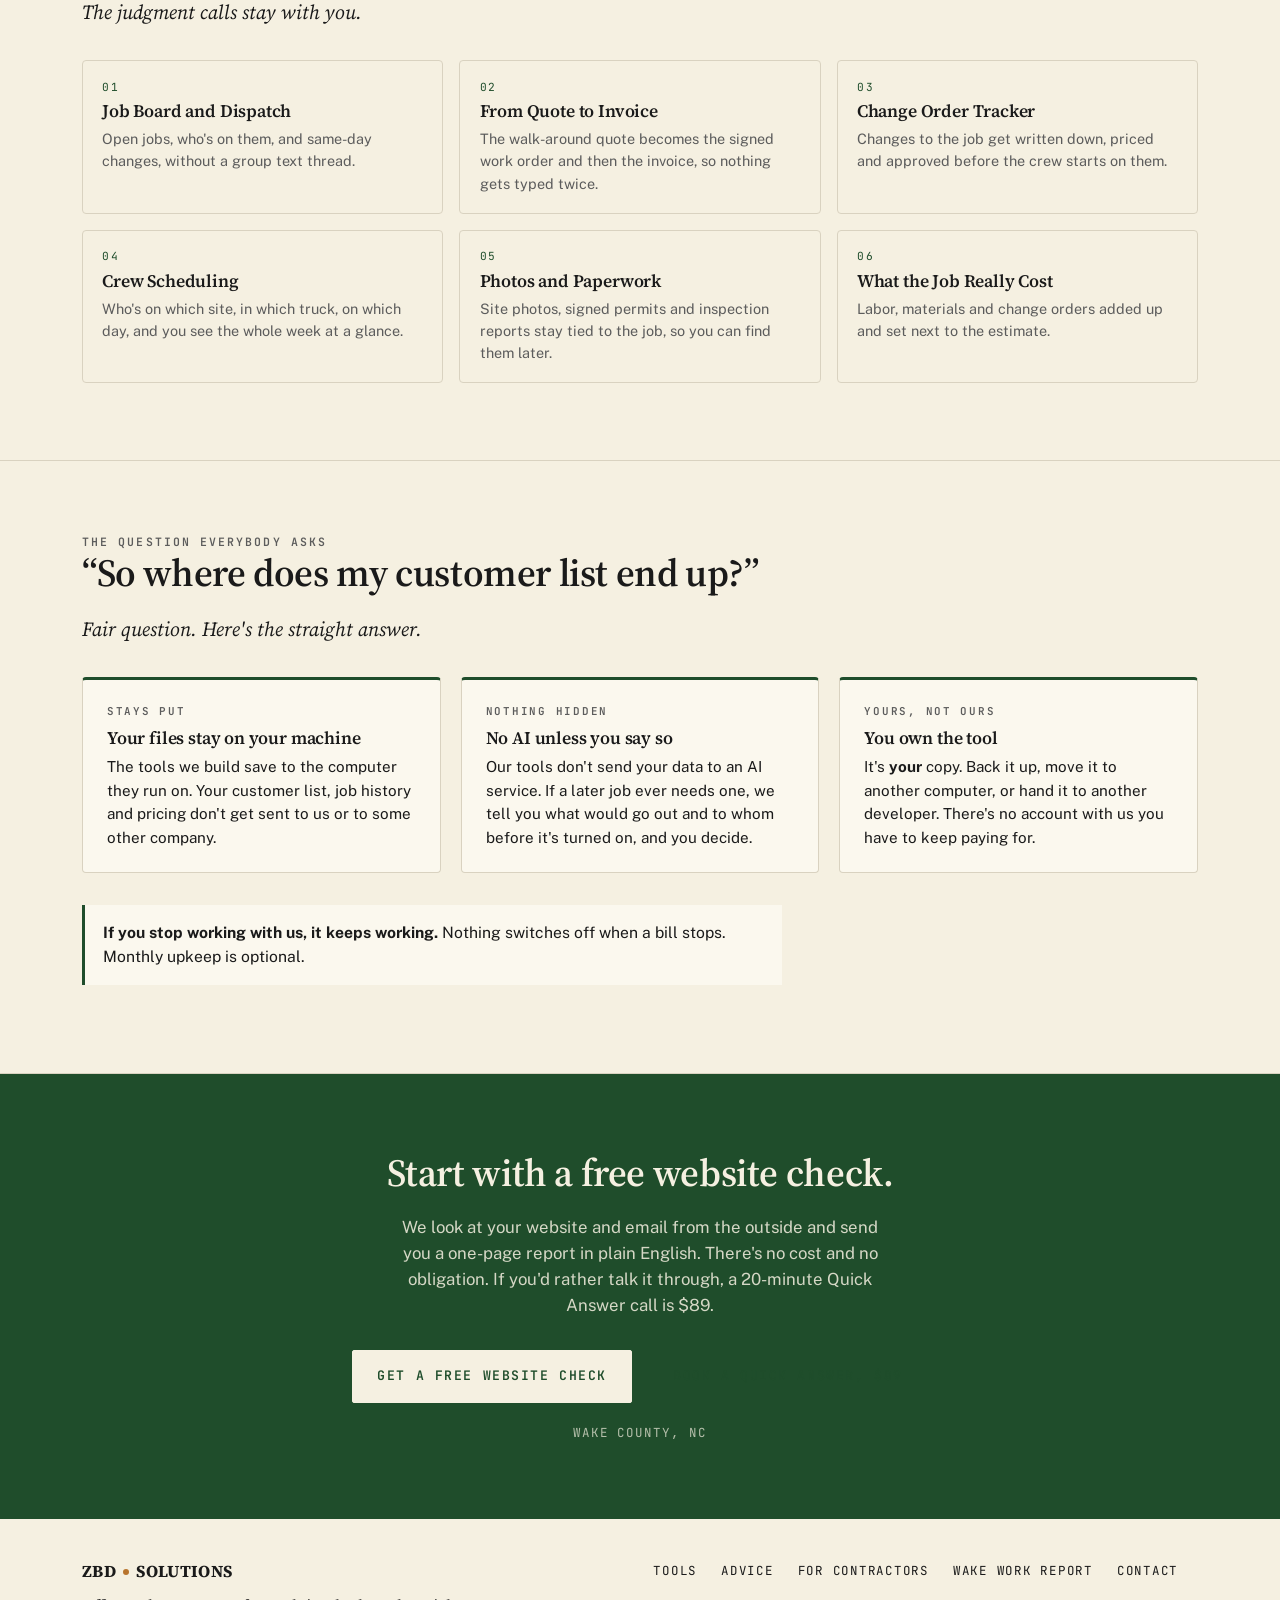
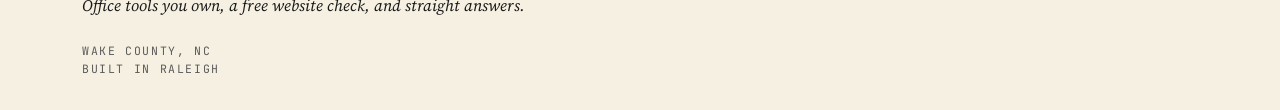
==== commit b33d7cc3: "Homepage: lead with what we deliver today (tools you own, free check, $89 advice); missed-call texts" ====
--- a/index.html
+++ b/index.html
@@ -3,12 +3,12 @@
 <head>
   <meta charset="UTF-8">
   <meta name="viewport" content="width=device-width, initial-scale=1.0">
-  <title>ZBD Solutions | Missed-call texts and quote follow-ups</title>
-  <meta name="description" content="Missed-call texts, quote follow-ups and payment reminders for Wake County HVAC, plumbing and roofing owners. We set them up and keep them running.">
+  <title>ZBD Solutions | Office tools trades own outright</title>
+  <meta name="description" content="Job boards, quote-to-invoice and crew schedules for Wake County HVAC, plumbing and roofing owners. Built around how your shop works, paid for once. Start with a free website check.">
 
   <!-- OG / social -->
-  <meta property="og:title" content="Missed a call? Your customer still hears back.">
-  <meta property="og:description" content="Missed-call texts, quote follow-ups and payment reminders for Wake County trades, set up and kept running for you. Start with a free website check.">
+  <meta property="og:title" content="Stop typing the same job in three places.">
+  <meta property="og:description" content="Office tools for Wake County trades, built around how your shop works and paid for once. Start with a free website check.">
   <meta property="og:image" content="https://zbdconsulting.com/img/og.png">
   <meta property="og:url" content="https://zbdconsulting.com/">
   <meta property="og:type" content="website">
@@ -680,12 +680,13 @@
     <div class="container">
       <div>
         <div class="eyebrow">Wake County, NC</div>
-        <h1>Missed a call?<br>Your customer still hears back.</h1>
-        <p class="sub">When you're up on a roof or under a sink and can't pick up, a text goes out to the caller. Quotes and payment reminders get a follow-up text too, so you're not chasing them at night. We set it up and keep it running, and you can stop with 30 days' notice. Your customer list stays yours.</p>
+        <h1>Stop typing the same job<br>in three places.</h1>
+        <p class="sub">The quote, the work order and the invoice live in one place, and so does who's on which job today. We build it around how your shop already works, you pay once, and the tool and your customer list stay on your computer. Tools that stay yours.</p>
         <div class="cta-row">
           <a class="btn btn-primary plausible-event-name=zbds-hero-primary" href="/help">Get a free website check</a>
-          <a class="btn btn-secondary plausible-event-name=zbds-hero-secondary" href="/demo">See it work</a>
-        </div>
+          <a class="btn btn-secondary plausible-event-name=zbds-hero-secondary" href="/demo">Try the samples</a>
+        </div>
+        <p class="sub" style="font-size:0.95rem;margin-top:1rem;">Missed-call texts are coming. We're running them on our own business line first, and we'll offer them once they've proven out there. <a href="mailto:hello@zbdconsulting.com?subject=Missed-call%20texts%20-%20keep%20me%20posted">Want to hear when it's ready?</a></p>
       </div>
       <div>
         <img class="hero-image" src="img/hero.jpg" alt="A Wake County small-business owner at a workshop desk reviewing paperwork." width="1024" height="576">
@@ -711,14 +712,14 @@
         </li>
         <li>
           <h3>It runs on what you already use</h3>
-          <p>Your spreadsheets, your customer list, your job files and your email. You don't
+          <p>We start from your spreadsheets, your customer list and your job files. You don't
             start from a blank screen and feed it for a month. It works the way your shop
             already works.</p>
         </li>
         <li>
-          <h3>Every step checks itself</h3>
-          <p>Each step checks its own work and writes down what it did, so you can read a plain
-            answer instead of guessing. If a step can't confirm it worked, it stops and tells us.</p>
+          <h3>You try it before it's done</h3>
+          <p>You use a working version on your own screen with your own jobs in it, and we change
+            what doesn't fit. It isn't finished until it works the way you work.</p>
         </li>
         <li>
           <h3>Then we keep it running</h3>
@@ -739,24 +740,24 @@
   <section class="ranges">
     <div class="container">
       <div class="eyebrow">What it costs</div>
-      <h2>From $1,500.</h2>
-      <p class="lede">Every shop is set up differently, so the price depends on how much it has
-        to touch. Setting up the texts and reminders starts at $1,500, and you get a fixed price
-        in writing after the first look. Tools you buy outright are priced further down.</p>
+      <h2>From $1,950, paid once.</h2>
+      <p class="lede">Every shop is set up differently, so the price depends on how much the tool
+        has to do. A starter tool is $1,950, and you get a fixed price in writing after the
+        first look. The full price list is further down.</p>
 
       <div class="range-grid">
         <div class="range-card">
           <div class="tag">Step one</div>
           <h3>Find what's slowing you down</h3>
           <p>A short look costs nothing. The full review follows one real job from the first
-            call to getting paid, and shows what a tool should handle, what a text or reminder
-            can handle, and what should stay with a person.</p>
+            call to getting paid, and shows what a tool should handle and what should stay
+            with a person.</p>
         </div>
         <div class="range-card">
           <div class="tag">Step two</div>
           <h3>Set it up</h3>
-          <p>It runs inside the systems you already use, so there's nothing to move over. You
-            pay once for the setup, and you see the price before any work starts.</p>
+          <p>It starts from the spreadsheets you already keep, so nothing gets typed in again.
+            You pay once, and you see the price before any work starts.</p>
         </div>
         <div class="range-card">
           <div class="tag">Step three</div>
@@ -1091,37 +1092,32 @@
   <section class="data">
     <div class="container">
       <div class="eyebrow">The question everybody asks</div>
-      <h2>&ldquo;So does my customer list end up at an AI company?&rdquo;</h2>
-      <p class="lede">Fair question. The straight answer comes in two parts.</p>
+      <h2>&ldquo;So where does my customer list end up?&rdquo;</h2>
+      <p class="lede">Fair question. Here's the straight answer.</p>
 
       <div class="data-grid">
         <div class="data-card">
           <div class="tag">Stays put</div>
           <h3>Your files stay on your machine</h3>
-          <p>Your customer list, job history, pricing and documents stay on the computer in
-            your building, the same as they do now. The one exception is the texts themselves.
-            They go out through a texting service, and only the phone number and the message pass
-            through it.</p>
+          <p>The tools we build save to the computer they run on. Your customer list, job
+            history and pricing don't get sent to us or to some other company.</p>
         </div>
         <div class="data-card">
-          <div class="tag">Goes out, on purpose</div>
-          <h3>The writing and sorting happen at Claude</h3>
-          <p>When it needs to read a message or draft a reply, it sends just that piece to
-            Claude, an AI service from a company called Anthropic, and gets the answer back.
-            That part doesn't happen on your computer, and we'd rather tell you than hide it.</p>
+          <div class="tag">Nothing hidden</div>
+          <h3>No AI unless you say so</h3>
+          <p>Our tools don't send your data to an AI service. If a later job ever needs one,
+            we tell you what would go out and to whom before it's turned on, and you decide.</p>
         </div>
         <div class="data-card">
           <div class="tag">Yours, not ours</div>
-          <h3>The account is in your name</h3>
-          <p>We set it up under <strong>your</strong> account, with a spending limit you
-            choose, so you see every dollar. You can change the password, cut off our access,
-            or shut the whole thing off without asking us.</p>
+          <h3>You own the tool</h3>
+          <p>It's <strong>your</strong> copy. Back it up, move it to another computer, or
+            hand it to another developer. There's no account with us you have to keep paying for.</p>
         </div>
       </div>
 
-      <p class="data-note"><strong>Everything it sends is written down.</strong> A log of
-        every request sits on your computer, and you can read it. If you ever want to know
-        what it looked at last Tuesday, you can find out.</p>
+      <p class="data-note"><strong>If you stop working with us, it keeps working.</strong>
+        Nothing switches off when a bill stops. Monthly upkeep is optional.</p>
     </div>
   </section>
 
@@ -1145,7 +1141,7 @@
     <div class="container">
       <div>
         <div class="wordmark" style="margin-bottom: 0.5rem;">ZBD<span class="dot"></span>SOLUTIONS</div>
-        <div class="footer-tagline">Missed-call texts and quote follow-ups, plus tools you own.</div>
+        <div class="footer-tagline">Office tools you own, a free website check, and straight answers.</div>
       </div>
       <div class="footer-links">
         <a href="#tools">Tools</a>
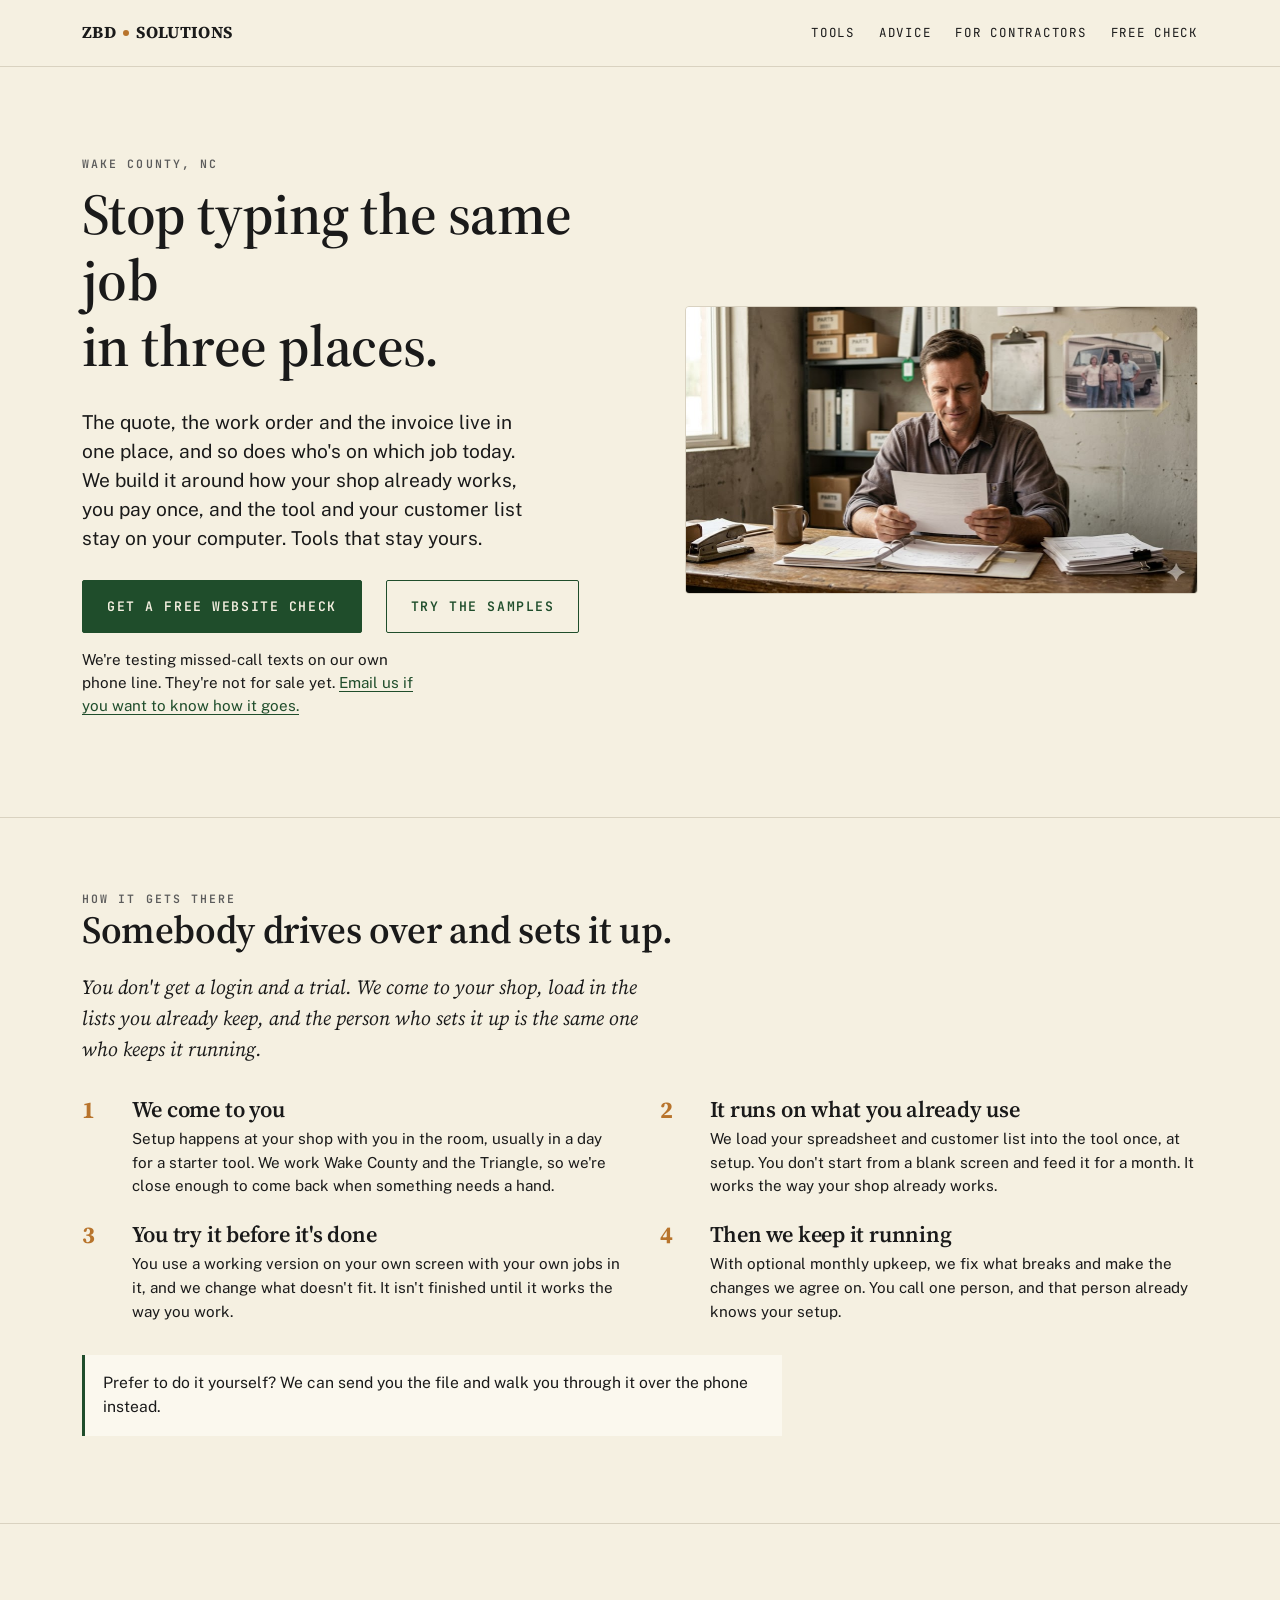
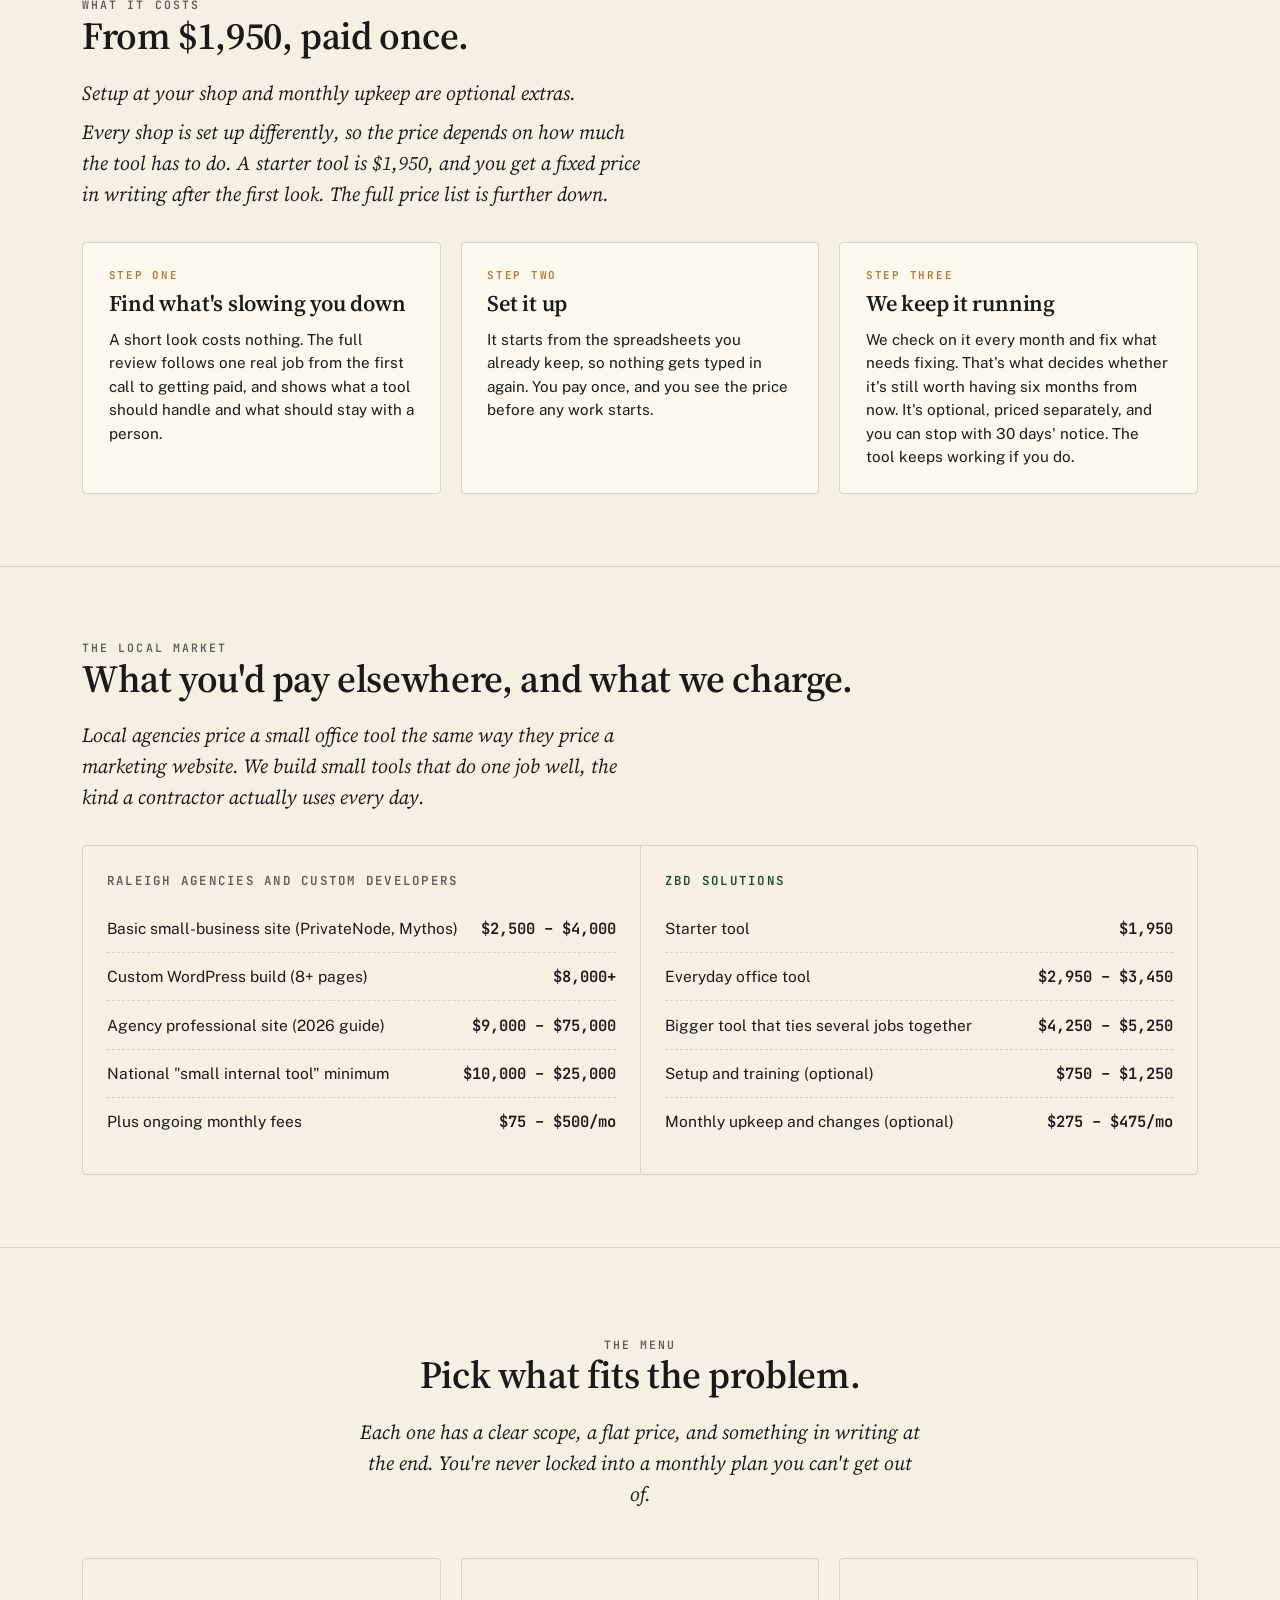
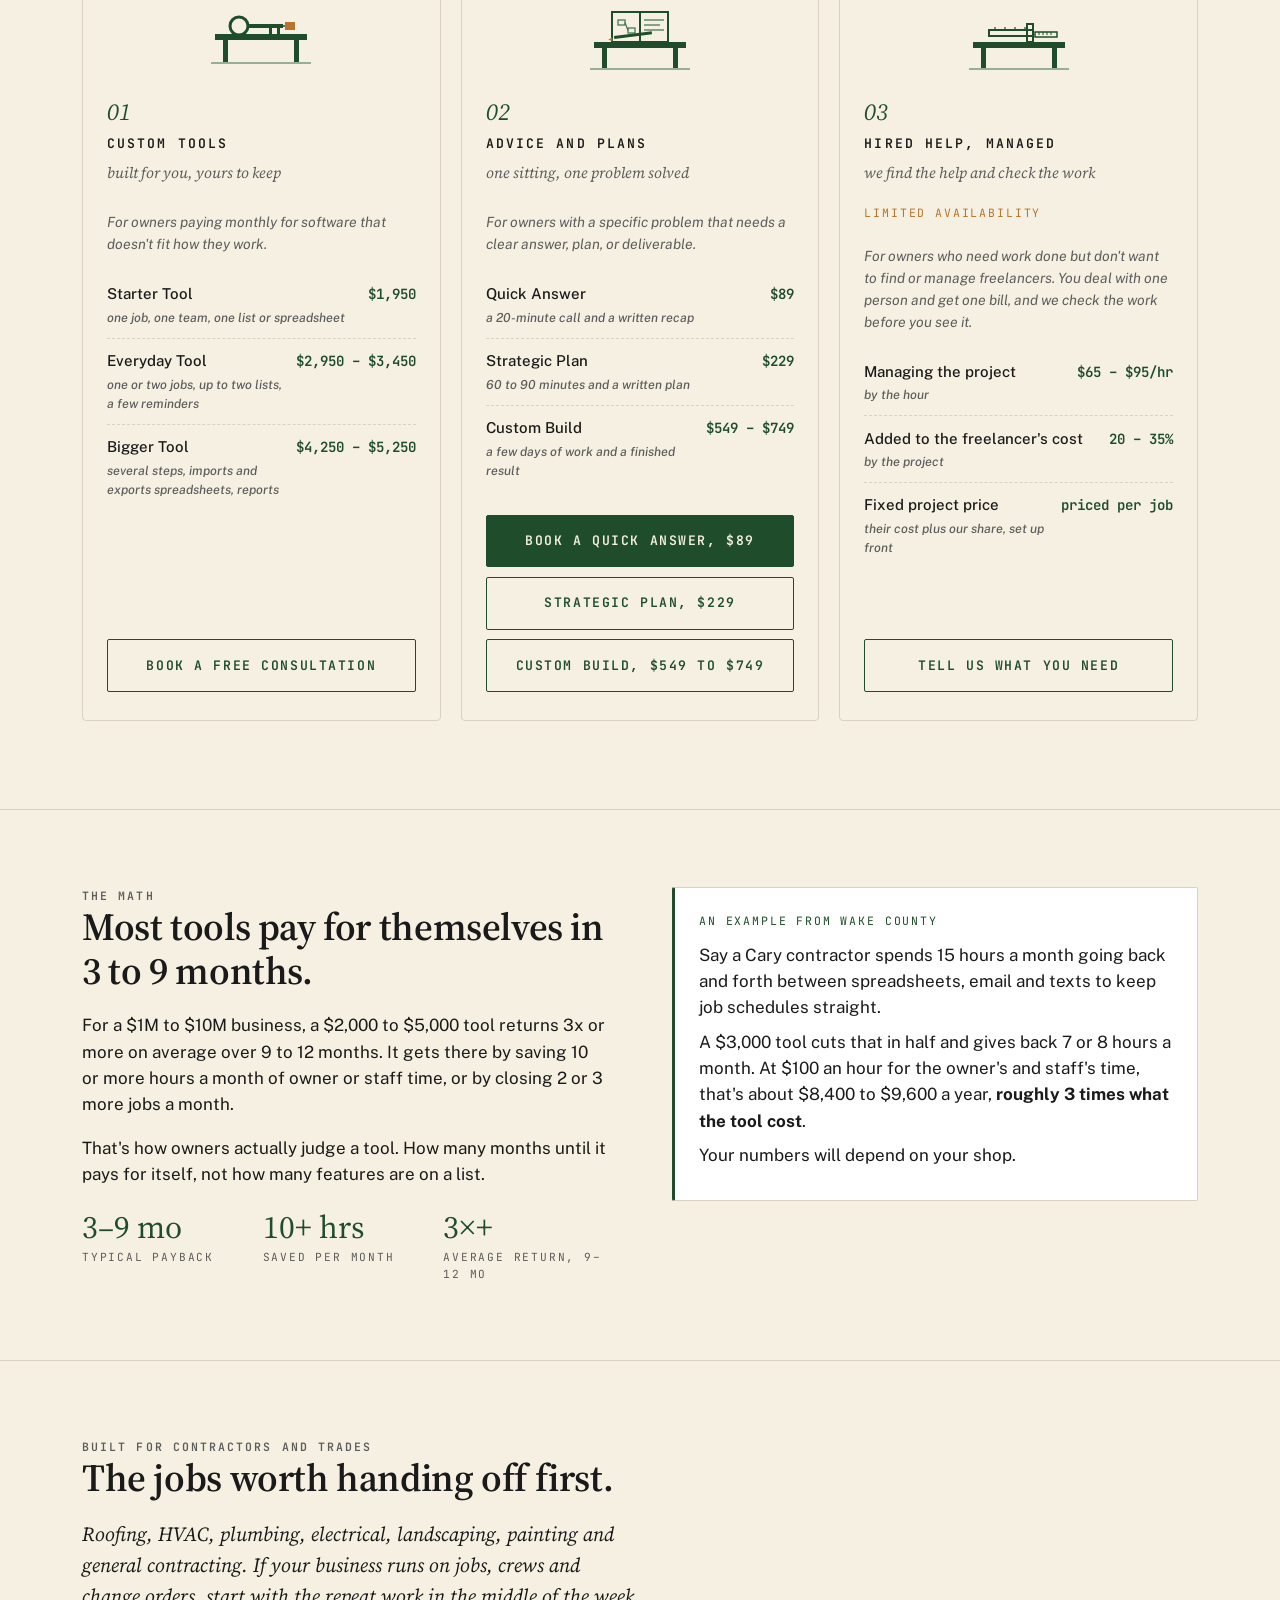
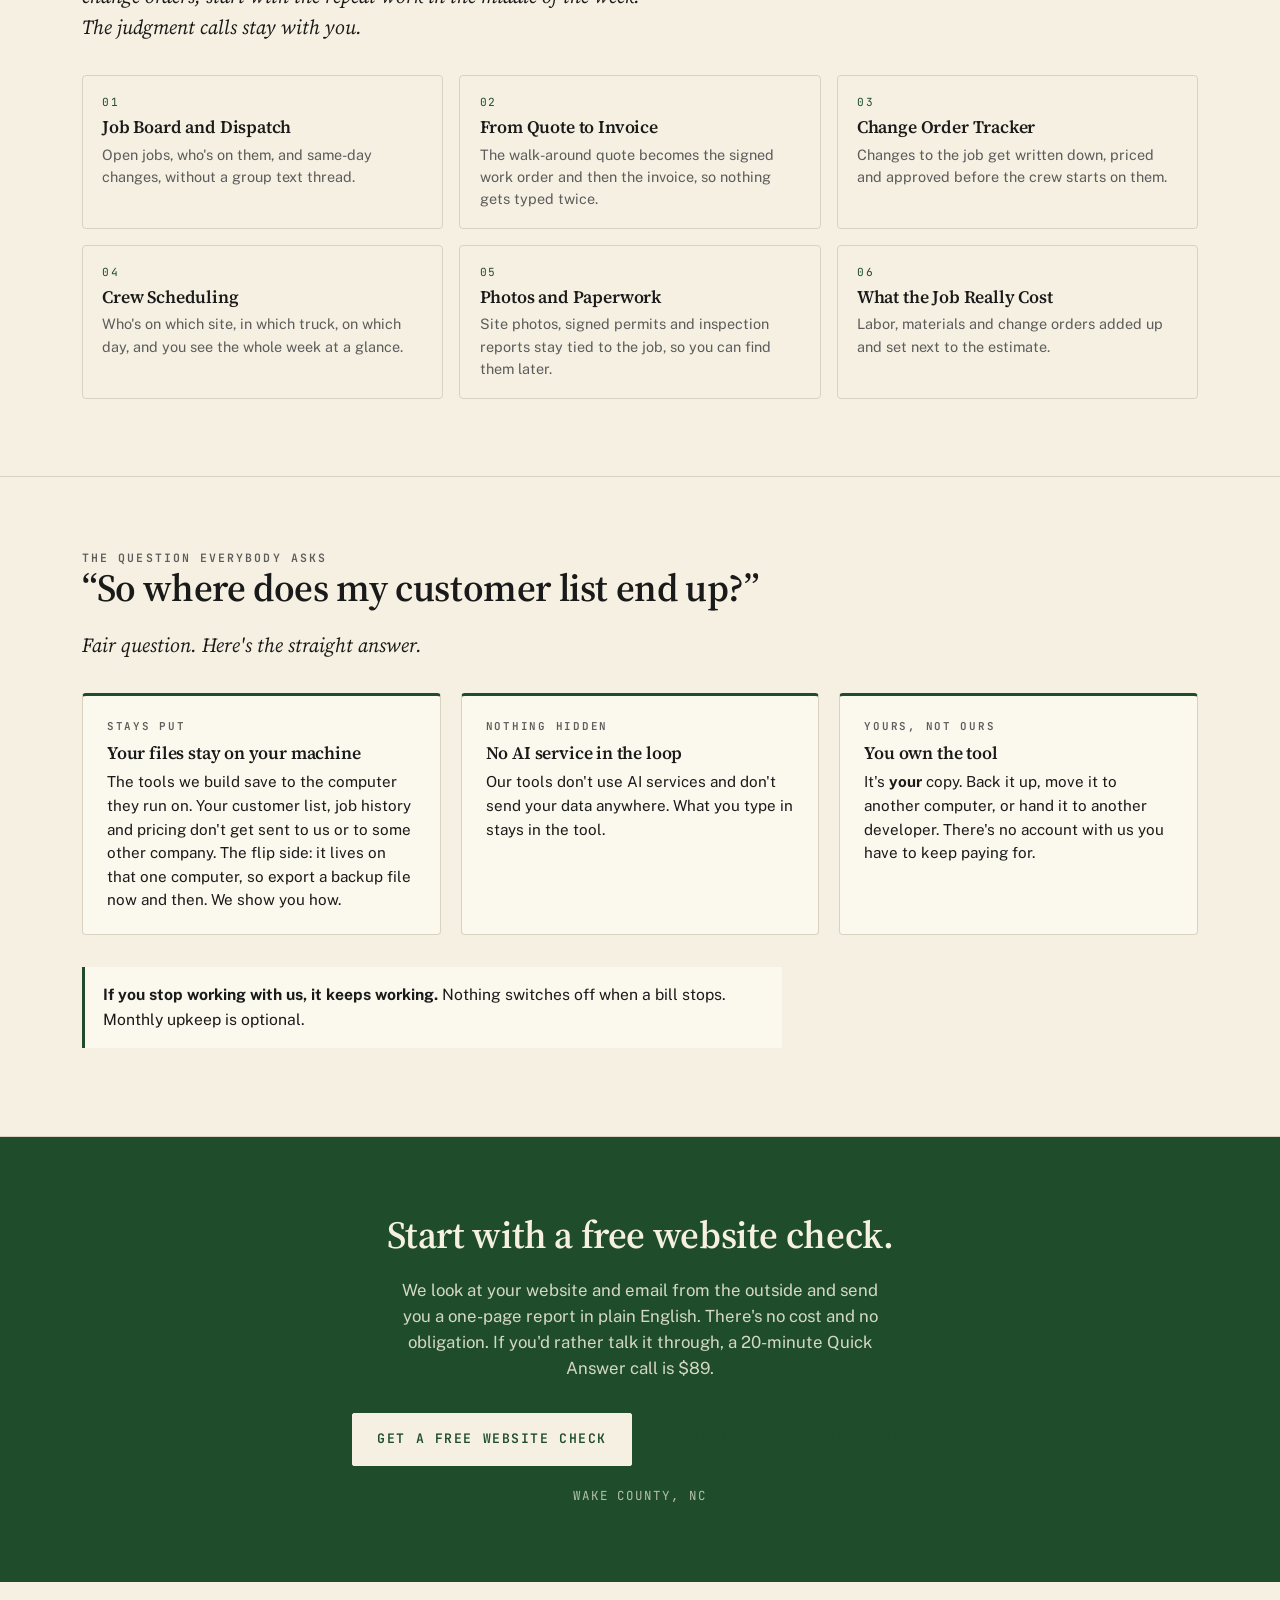
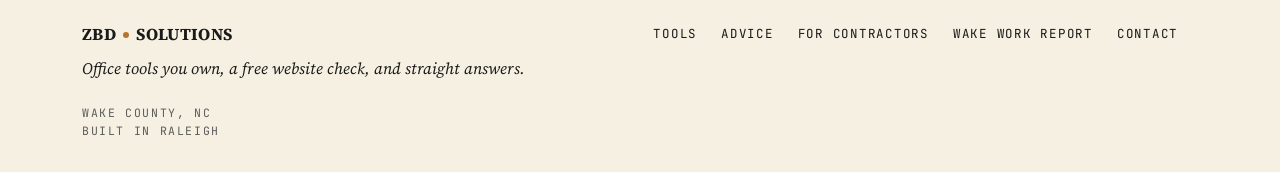
==== commit f52a9379: "Homepage: blind-review fixes (pilot note not a promise, setup/upkeep optional and scoped, no 'connec" ====
--- a/index.html
+++ b/index.html
@@ -686,7 +686,7 @@
           <a class="btn btn-primary plausible-event-name=zbds-hero-primary" href="/help">Get a free website check</a>
           <a class="btn btn-secondary plausible-event-name=zbds-hero-secondary" href="/demo">Try the samples</a>
         </div>
-        <p class="sub" style="font-size:0.95rem;margin-top:1rem;">Missed-call texts are coming. We're running them on our own business line first, and we'll offer them once they've proven out there. <a href="mailto:hello@zbdconsulting.com?subject=Missed-call%20texts%20-%20keep%20me%20posted">Want to hear when it's ready?</a></p>
+        <p class="sub" style="font-size:0.95rem;margin-top:1rem;">We're testing missed-call texts on our own phone line. They're not for sale yet. <a href="mailto:hello@zbdconsulting.com?subject=Missed-call%20texts%20-%20keep%20me%20posted">Email us if you want to know how it goes.</a></p>
       </div>
       <div>
         <img class="hero-image" src="img/hero.jpg" alt="A Wake County small-business owner at a workshop desk reviewing paperwork." width="1024" height="576">
@@ -701,18 +701,19 @@
     <div class="container">
       <div class="eyebrow">How it gets there</div>
       <h2>Somebody drives over and sets it up.</h2>
-      <p class="lede">You don't get a login and a trial. We come to your shop, hook it up to the
-        files you already have, and the person who sets it up is the same one who keeps it running.</p>
+      <p class="lede">You don't get a login and a trial. We come to your shop, load in the
+        lists you already keep, and the person who sets it up is the same one who keeps it running.</p>
 
       <ol class="steps">
         <li>
           <h3>We come to you</h3>
-          <p>One day on site, in your building, with you in the room. We work Wake County and the
+          <p>Setup happens at your shop with you in the room, usually in a day for a starter
+            tool. We work Wake County and the
             Triangle, so we're close enough to come back when something needs a hand.</p>
         </li>
         <li>
           <h3>It runs on what you already use</h3>
-          <p>We start from your spreadsheets, your customer list and your job files. You don't
+          <p>We load your spreadsheet and customer list into the tool once, at setup. You don't
             start from a blank screen and feed it for a month. It works the way your shop
             already works.</p>
         </li>
@@ -723,14 +724,13 @@
         </li>
         <li>
           <h3>Then we keep it running</h3>
-          <p>We watch it, fix it and improve it every month. When something breaks you call
-            one person, and that person already knows your setup.</p>
+          <p>With optional monthly upkeep, we fix what breaks and make the changes we agree on.
+            You call one person, and that person already knows your setup.</p>
         </li>
       </ol>
 
-      <p class="install-note">Plenty of companies will sell you a software subscription. Not many
-        will drive out, hook it up to your files, and pick up the phone when it quits on a Friday.
-        That's really the whole offer.</p>
+      <p class="install-note">Prefer to do it yourself? We can send you the file and walk you
+        through it over the phone instead.</p>
     </div>
   </section>
 
@@ -741,6 +741,7 @@
     <div class="container">
       <div class="eyebrow">What it costs</div>
       <h2>From $1,950, paid once.</h2>
+      <p class="lede" style="margin-bottom:0.5rem;">Setup at your shop and monthly upkeep are optional extras.</p>
       <p class="lede">Every shop is set up differently, so the price depends on how much the tool
         has to do. A starter tool is $1,950, and you get a fixed price in writing after the
         first look. The full price list is further down.</p>
@@ -763,8 +764,8 @@
           <div class="tag">Step three</div>
           <h3>We keep it running</h3>
           <p>We check on it every month and fix what needs fixing. That's what decides whether
-            it's still worth having six months from now. It's optional, priced with the setup, and
-            you can stop with 30 days' notice.</p>
+            it's still worth having six months from now. It's optional, priced separately, and
+            you can stop with 30 days' notice. The tool keeps working if you do.</p>
         </div>
       </div>
     </div>
@@ -883,7 +884,7 @@
               <span class="tier-price">$2,950 – $3,450</span>
             </li>
             <li>
-              <span class="tier-name">Bigger Tool<span class="tier-note">several steps, connects to your other software, reports</span></span>
+              <span class="tier-name">Bigger Tool<span class="tier-note">several steps, imports and exports spreadsheets, reports</span></span>
               <span class="tier-price">$4,250 – $5,250</span>
             </li>
           </ul>
@@ -1100,13 +1101,14 @@
           <div class="tag">Stays put</div>
           <h3>Your files stay on your machine</h3>
           <p>The tools we build save to the computer they run on. Your customer list, job
-            history and pricing don't get sent to us or to some other company.</p>
+            history and pricing don't get sent to us or to some other company. The flip side:
+            it lives on that one computer, so export a backup file now and then. We show you how.</p>
         </div>
         <div class="data-card">
           <div class="tag">Nothing hidden</div>
-          <h3>No AI unless you say so</h3>
-          <p>Our tools don't send your data to an AI service. If a later job ever needs one,
-            we tell you what would go out and to whom before it's turned on, and you decide.</p>
+          <h3>No AI service in the loop</h3>
+          <p>Our tools don't use AI services and don't send your data anywhere. What you
+            type in stays in the tool.</p>
         </div>
         <div class="data-card">
           <div class="tag">Yours, not ours</div>
